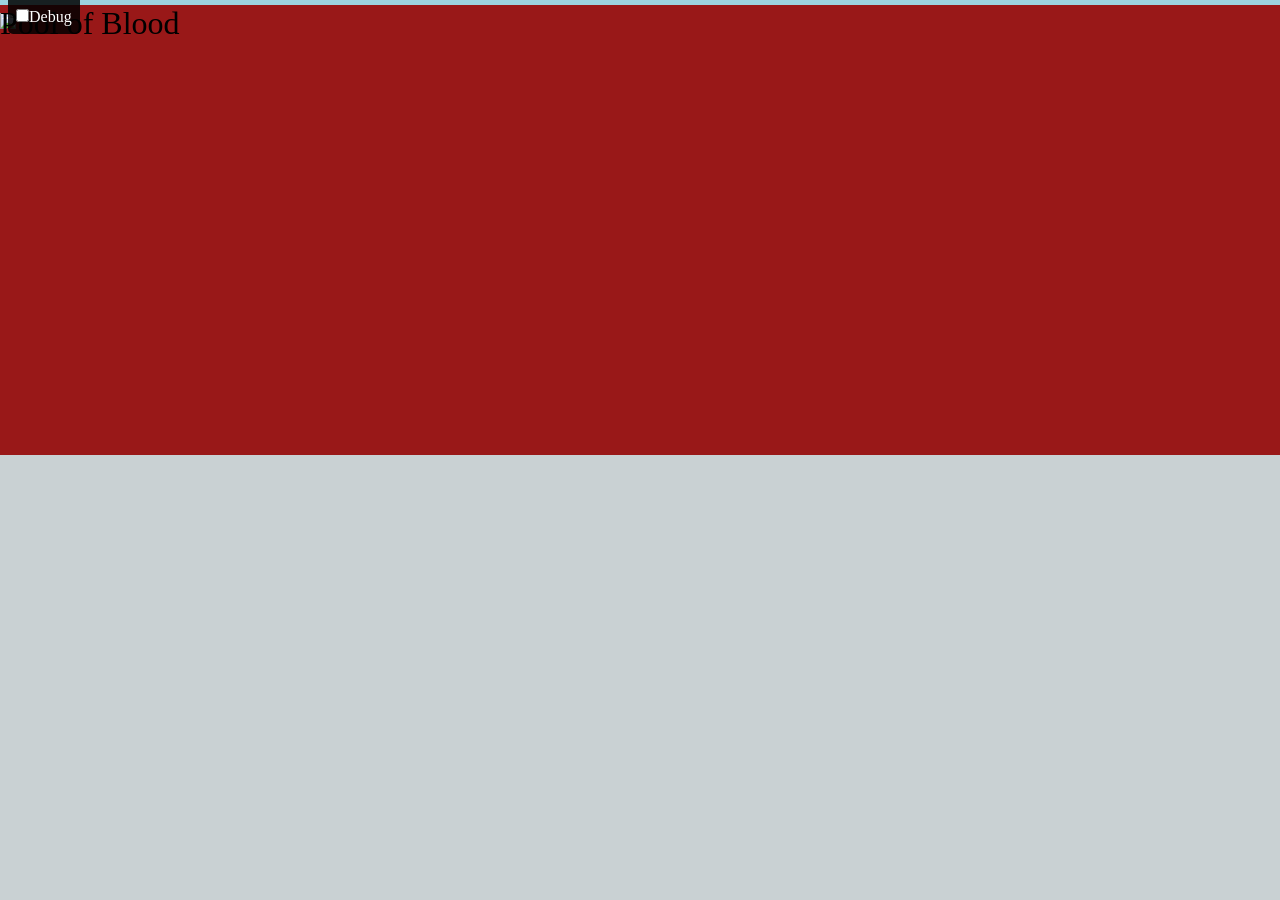
==== index.html @ 14741830 "newspaper" ====
<!DOCTYPE html>
<html>
  <head>
    <meta charset="utf-8">
    <meta name="viewport" content="width=device-width">
    <title>The Periodical</title>
    <link href='http://fonts.googleapis.com/css?family=Bitter:400,700|Francois+One|Squada+One|Oswald:400,700|Passion+One|Bevan' rel='stylesheet' type='text/css'>
    <link rel ="stylesheet" type "text/css" href="css/parallax.css">
    <link rel ="stylesheet" type "text/css" href="css/style.css">
    <link rel="stylesheet" type="text/css" href="css/raindrops.css">
    <script src="https://ajax.googleapis.com/ajax/libs/jquery/1.11.3/jquery.min.js"></script>
    <script src="https://cdnjs.cloudflare.com/ajax/libs/d3/3.5.5/d3.min.js"></script>
    <script src="js/scripts.js"></script>
  </head>

  <body>
    <div class="debug">
      <label><input type="checkbox">Debug</label>
    </div>
    
    <div class="parallax">
      <!--empty tag for proper formatting-->

      <div class="group2 parallax__group">
        <div class="parallax__layer parallax__layer--base">
          <div class="all-pages"></div>
        </div>
       <div id="page1" class="parallax__layer parallax__layer--back">
          <div class="all-pages" id="explanation">
              <img class="newspaper" width="800" height="800" src="img/newspaper.png"/>
          </div>
          <div id='weather-box'>
            <div id='the-rain'>
              <div class='rain-cloud'>
                <div class='rain-stream'>
                  <div class='rain-drop'></div>
                  <div class='rain-drop'></div>
                  <div class='rain-drop'></div>
                  <div class='rain-drop'></div>
                  <div class='rain-drop'></div>
                  <div class='rain-drop'></div>
                  <div class='rain-drop'></div>
                  <div class='rain-drop'></div>
                  <div class='rain-drop'></div>
                  <div class='rain-drop'></div>
                  <div class='rain-drop'></div>
                  <div class='rain-drop'></div>
                  <div class='rain-drop'></div>
                  <div class='rain-drop'></div>
                  <div class='rain-drop'></div>
                  <div class='rain-drop'></div>
                  <div class='rain-drop'></div>
                  <div class='rain-drop'></div>
                  <div class='rain-drop'></div>
                  <div class='rain-drop'></div>
                </div>
                <div class='rain-stream'>
                  <div class='rain-drop'></div>
                  <div class='rain-drop'></div>
                  <div class='rain-drop'></div>
                  <div class='rain-drop'></div>
                  <div class='rain-drop'></div>
                  <div class='rain-drop'></div>
                  <div class='rain-drop'></div>
                  <div class='rain-drop'></div>
                  <div class='rain-drop'></div>
                  <div class='rain-drop'></div>
                  <div class='rain-drop'></div>
                  <div class='rain-drop'></div>
                  <div class='rain-drop'></div>
                  <div class='rain-drop'></div>
                  <div class='rain-drop'></div>
                  <div class='rain-drop'></div>
                  <div class='rain-drop'></div>
                  <div class='rain-drop'></div>
                  <div class='rain-drop'></div>
                  <div class='rain-drop'></div>
                </div>
                <div class='rain-stream'>
                  <div class='rain-drop'></div>
                  <div class='rain-drop'></div>
                  <div class='rain-drop'></div>
                  <div class='rain-drop'></div>
                  <div class='rain-drop'></div>
                  <div class='rain-drop'></div>
                  <div class='rain-drop'></div>
                  <div class='rain-drop'></div>
                  <div class='rain-drop'></div>
                  <div class='rain-drop'></div>
                  <div class='rain-drop'></div>
                  <div class='rain-drop'></div>
                  <div class='rain-drop'></div>
                  <div class='rain-drop'></div>
                  <div class='rain-drop'></div>
                  <div class='rain-drop'></div>
                  <div class='rain-drop'></div>
                  <div class='rain-drop'></div>
                  <div class='rain-drop'></div>
                  <div class='rain-drop'></div>
                </div>
                <div class='rain-stream'>
                  <div class='rain-drop'></div>
                  <div class='rain-drop'></div>
                  <div class='rain-drop'></div>
                  <div class='rain-drop'></div>
                  <div class='rain-drop'></div>
                  <div class='rain-drop'></div>
                  <div class='rain-drop'></div>
                  <div class='rain-drop'></div>
                  <div class='rain-drop'></div>
                  <div class='rain-drop'></div>
                  <div class='rain-drop'></div>
                  <div class='rain-drop'></div>
                  <div class='rain-drop'></div>
                  <div class='rain-drop'></div>
                  <div class='rain-drop'></div>
                  <div class='rain-drop'></div>
                  <div class='rain-drop'></div>
                  <div class='rain-drop'></div>
                  <div class='rain-drop'></div>
                  <div class='rain-drop'></div>
                </div>
                <div class='rain-stream'>
                  <div class='rain-drop'></div>
                  <div class='rain-drop'></div>
                  <div class='rain-drop'></div>
                  <div class='rain-drop'></div>
                  <div class='rain-drop'></div>
                  <div class='rain-drop'></div>
                  <div class='rain-drop'></div>
                  <div class='rain-drop'></div>
                  <div class='rain-drop'></div>
                  <div class='rain-drop'></div>
                  <div class='rain-drop'></div>
                  <div class='rain-drop'></div>
                  <div class='rain-drop'></div>
                  <div class='rain-drop'></div>
                  <div class='rain-drop'></div>
                  <div class='rain-drop'></div>
                  <div class='rain-drop'></div>
                  <div class='rain-drop'></div>
                  <div class='rain-drop'></div>
                  <div class='rain-drop'></div>
                </div>

                <div class='rain-stream'>
                  <div class='rain-drop'></div>
                  <div class='rain-drop'></div>
                  <div class='rain-drop'></div>
                  <div class='rain-drop'></div>
                  <div class='rain-drop'></div>
                  <div class='rain-drop'></div>
                  <div class='rain-drop'></div>
                  <div class='rain-drop'></div>
                  <div class='rain-drop'></div>
                  <div class='rain-drop'></div>
                  <div class='rain-drop'></div>
                  <div class='rain-drop'></div>
                  <div class='rain-drop'></div>
                  <div class='rain-drop'></div>
                  <div class='rain-drop'></div>
                  <div class='rain-drop'></div>
                  <div class='rain-drop'></div>
                  <div class='rain-drop'></div>
                  <div class='rain-drop'></div>
                  <div class='rain-drop'></div>
                </div>
                <div class='rain-stream'>
                  <div class='rain-drop'></div>
                  <div class='rain-drop'></div>
                  <div class='rain-drop'></div>
                  <div class='rain-drop'></div>
                  <div class='rain-drop'></div>
                  <div class='rain-drop'></div>
                  <div class='rain-drop'></div>
                  <div class='rain-drop'></div>
                  <div class='rain-drop'></div>
                  <div class='rain-drop'></div>
                  <div class='rain-drop'></div>
                  <div class='rain-drop'></div>
                  <div class='rain-drop'></div>
                  <div class='rain-drop'></div>
                  <div class='rain-drop'></div>
                  <div class='rain-drop'></div>
                  <div class='rain-drop'></div>
                  <div class='rain-drop'></div>
                  <div class='rain-drop'></div>
                  <div class='rain-drop'></div>
                </div>
                <div class='rain-stream'>
                  <div class='rain-drop'></div>
                  <div class='rain-drop'></div>
                  <div class='rain-drop'></div>
                  <div class='rain-drop'></div>
                  <div class='rain-drop'></div>
                  <div class='rain-drop'></div>
                  <div class='rain-drop'></div>
                  <div class='rain-drop'></div>
                  <div class='rain-drop'></div>
                  <div class='rain-drop'></div>
                  <div class='rain-drop'></div>
                  <div class='rain-drop'></div>
                  <div class='rain-drop'></div>
                  <div class='rain-drop'></div>
                  <div class='rain-drop'></div>
                  <div class='rain-drop'></div>
                  <div class='rain-drop'></div>
                  <div class='rain-drop'></div>
                  <div class='rain-drop'></div>
                  <div class='rain-drop'></div>
                </div>
                <div class='rain-stream'>
                  <div class='rain-drop'></div>
                  <div class='rain-drop'></div>
                  <div class='rain-drop'></div>
                  <div class='rain-drop'></div>
                  <div class='rain-drop'></div>
                  <div class='rain-drop'></div>
                  <div class='rain-drop'></div>
                  <div class='rain-drop'></div>
                  <div class='rain-drop'></div>
                  <div class='rain-drop'></div>
                  <div class='rain-drop'></div>
                  <div class='rain-drop'></div>
                  <div class='rain-drop'></div>
                  <div class='rain-drop'></div>
                  <div class='rain-drop'></div>
                  <div class='rain-drop'></div>
                  <div class='rain-drop'></div>
                  <div class='rain-drop'></div>
                  <div class='rain-drop'></div>
                  <div class='rain-drop'></div>
                </div>
                <div class='rain-stream'>
                  <div class='rain-drop'></div>
                  <div class='rain-drop'></div>
                  <div class='rain-drop'></div>
                  <div class='rain-drop'></div>
                  <div class='rain-drop'></div>
                  <div class='rain-drop'></div>
                  <div class='rain-drop'></div>
                  <div class='rain-drop'></div>
                  <div class='rain-drop'></div>
                  <div class='rain-drop'></div>
                  <div class='rain-drop'></div>
                  <div class='rain-drop'></div>
                  <div class='rain-drop'></div>
                  <div class='rain-drop'></div>
                  <div class='rain-drop'></div>
                  <div class='rain-drop'></div>
                  <div class='rain-drop'></div>
                  <div class='rain-drop'></div>
                  <div class='rain-drop'></div>
                  <div class='rain-drop'></div>
                </div>
                <div class='rain-stream'>
                  <div class='rain-drop'></div>
                  <div class='rain-drop'></div>
                  <div class='rain-drop'></div>
                  <div class='rain-drop'></div>
                  <div class='rain-drop'></div>
                  <div class='rain-drop'></div>
                  <div class='rain-drop'></div>
                  <div class='rain-drop'></div>
                  <div class='rain-drop'></div>
                  <div class='rain-drop'></div>
                  <div class='rain-drop'></div>
                  <div class='rain-drop'></div>
                  <div class='rain-drop'></div>
                  <div class='rain-drop'></div>
                  <div class='rain-drop'></div>
                  <div class='rain-drop'></div>
                  <div class='rain-drop'></div>
                  <div class='rain-drop'></div>
                  <div class='rain-drop'></div>
                  <div class='rain-drop'></div>
                </div>
                <div class='rain-stream'>
                  <div class='rain-drop'></div>
                  <div class='rain-drop'></div>
                  <div class='rain-drop'></div>
                  <div class='rain-drop'></div>
                  <div class='rain-drop'></div>
                  <div class='rain-drop'></div>
                  <div class='rain-drop'></div>
                  <div class='rain-drop'></div>
                  <div class='rain-drop'></div>
                  <div class='rain-drop'></div>
                  <div class='rain-drop'></div>
                  <div class='rain-drop'></div>
                  <div class='rain-drop'></div>
                  <div class='rain-drop'></div>
                  <div class='rain-drop'></div>
                  <div class='rain-drop'></div>
                  <div class='rain-drop'></div>
                  <div class='rain-drop'></div>
                  <div class='rain-drop'></div>
                  <div class='rain-drop'></div>
                </div>
                <div class='rain-stream'>
                  <div class='rain-drop'></div>
                  <div class='rain-drop'></div>
                  <div class='rain-drop'></div>
                  <div class='rain-drop'></div>
                  <div class='rain-drop'></div>
                  <div class='rain-drop'></div>
                  <div class='rain-drop'></div>
                  <div class='rain-drop'></div>
                  <div class='rain-drop'></div>
                  <div class='rain-drop'></div>
                  <div class='rain-drop'></div>
                  <div class='rain-drop'></div>
                  <div class='rain-drop'></div>
                  <div class='rain-drop'></div>
                  <div class='rain-drop'></div>
                  <div class='rain-drop'></div>
                  <div class='rain-drop'></div>
                  <div class='rain-drop'></div>
                  <div class='rain-drop'></div>
                  <div class='rain-drop'></div>
                </div>
                <div class='rain-stream'>
                  <div class='rain-drop'></div>
                  <div class='rain-drop'></div>
                  <div class='rain-drop'></div>
                  <div class='rain-drop'></div>
                  <div class='rain-drop'></div>
                  <div class='rain-drop'></div>
                  <div class='rain-drop'></div>
                  <div class='rain-drop'></div>
                  <div class='rain-drop'></div>
                  <div class='rain-drop'></div>
                  <div class='rain-drop'></div>
                  <div class='rain-drop'></div>
                  <div class='rain-drop'></div>
                  <div class='rain-drop'></div>
                  <div class='rain-drop'></div>
                  <div class='rain-drop'></div>
                  <div class='rain-drop'></div>
                  <div class='rain-drop'></div>
                  <div class='rain-drop'></div>
                  <div class='rain-drop'></div>
                </div>
                <div class='rain-stream'>
                  <div class='rain-drop'></div>
                  <div class='rain-drop'></div>
                  <div class='rain-drop'></div>
                  <div class='rain-drop'></div>
                  <div class='rain-drop'></div>
                  <div class='rain-drop'></div>
                  <div class='rain-drop'></div>
                  <div class='rain-drop'></div>
                  <div class='rain-drop'></div>
                  <div class='rain-drop'></div>
                  <div class='rain-drop'></div>
                  <div class='rain-drop'></div>
                  <div class='rain-drop'></div>
                  <div class='rain-drop'></div>
                  <div class='rain-drop'></div>
                  <div class='rain-drop'></div>
                  <div class='rain-drop'></div>
                  <div class='rain-drop'></div>
                  <div class='rain-drop'></div>
                  <div class='rain-drop'></div>
                </div>
                <div class='rain-stream'>
                  <div class='rain-drop'></div>
                  <div class='rain-drop'></div>
                  <div class='rain-drop'></div>
                  <div class='rain-drop'></div>
                  <div class='rain-drop'></div>
                  <div class='rain-drop'></div>
                  <div class='rain-drop'></div>
                  <div class='rain-drop'></div>
                  <div class='rain-drop'></div>
                  <div class='rain-drop'></div>
                  <div class='rain-drop'></div>
                  <div class='rain-drop'></div>
                  <div class='rain-drop'></div>
                  <div class='rain-drop'></div>
                  <div class='rain-drop'></div>
                  <div class='rain-drop'></div>
                  <div class='rain-drop'></div>
                  <div class='rain-drop'></div>
                  <div class='rain-drop'></div>
                  <div class='rain-drop'></div>
                </div>
                <div class='rain-stream'>
                  <div class='rain-drop'></div>
                  <div class='rain-drop'></div>
                  <div class='rain-drop'></div>
                  <div class='rain-drop'></div>
                  <div class='rain-drop'></div>
                  <div class='rain-drop'></div>
                  <div class='rain-drop'></div>
                  <div class='rain-drop'></div>
                  <div class='rain-drop'></div>
                  <div class='rain-drop'></div>
                  <div class='rain-drop'></div>
                  <div class='rain-drop'></div>
                  <div class='rain-drop'></div>
                  <div class='rain-drop'></div>
                  <div class='rain-drop'></div>
                  <div class='rain-drop'></div>
                  <div class='rain-drop'></div>
                  <div class='rain-drop'></div>
                  <div class='rain-drop'></div>
                  <div class='rain-drop'></div>
                </div>
                <div class='rain-stream'>
                  <div class='rain-drop'></div>
                  <div class='rain-drop'></div>
                  <div class='rain-drop'></div>
                  <div class='rain-drop'></div>
                  <div class='rain-drop'></div>
                  <div class='rain-drop'></div>
                  <div class='rain-drop'></div>
                  <div class='rain-drop'></div>
                  <div class='rain-drop'></div>
                  <div class='rain-drop'></div>
                  <div class='rain-drop'></div>
                  <div class='rain-drop'></div>
                  <div class='rain-drop'></div>
                  <div class='rain-drop'></div>
                  <div class='rain-drop'></div>
                  <div class='rain-drop'></div>
                  <div class='rain-drop'></div>
                  <div class='rain-drop'></div>
                  <div class='rain-drop'></div>
                  <div class='rain-drop'></div>
                </div>
                <div class='rain-stream'>
                  <div class='rain-drop'></div>
                  <div class='rain-drop'></div>
                  <div class='rain-drop'></div>
                  <div class='rain-drop'></div>
                  <div class='rain-drop'></div>
                  <div class='rain-drop'></div>
                  <div class='rain-drop'></div>
                  <div class='rain-drop'></div>
                  <div class='rain-drop'></div>
                  <div class='rain-drop'></div>
                  <div class='rain-drop'></div>
                  <div class='rain-drop'></div>
                  <div class='rain-drop'></div>
                  <div class='rain-drop'></div>
                  <div class='rain-drop'></div>
                  <div class='rain-drop'></div>
                  <div class='rain-drop'></div>
                  <div class='rain-drop'></div>
                  <div class='rain-drop'></div>
                  <div class='rain-drop'></div>
                </div>
                <div class='rain-stream'>
                  <div class='rain-drop'></div>
                  <div class='rain-drop'></div>
                  <div class='rain-drop'></div>
                  <div class='rain-drop'></div>
                  <div class='rain-drop'></div>
                  <div class='rain-drop'></div>
                  <div class='rain-drop'></div>
                  <div class='rain-drop'></div>
                  <div class='rain-drop'></div>
                  <div class='rain-drop'></div>
                  <div class='rain-drop'></div>
                  <div class='rain-drop'></div>
                  <div class='rain-drop'></div>
                  <div class='rain-drop'></div>
                  <div class='rain-drop'></div>
                  <div class='rain-drop'></div>
                  <div class='rain-drop'></div>
                  <div class='rain-drop'></div>
                  <div class='rain-drop'></div>
                  <div class='rain-drop'></div>
                </div>
                <div class='rain-stream'>
                  <div class='rain-drop'></div>
                  <div class='rain-drop'></div>
                  <div class='rain-drop'></div>
                  <div class='rain-drop'></div>
                  <div class='rain-drop'></div>
                  <div class='rain-drop'></div>
                  <div class='rain-drop'></div>
                  <div class='rain-drop'></div>
                  <div class='rain-drop'></div>
                  <div class='rain-drop'></div>
                  <div class='rain-drop'></div>
                  <div class='rain-drop'></div>
                  <div class='rain-drop'></div>
                  <div class='rain-drop'></div>
                  <div class='rain-drop'></div>
                  <div class='rain-drop'></div>
                  <div class='rain-drop'></div>
                  <div class='rain-drop'></div>
                  <div class='rain-drop'></div>
                  <div class='rain-drop'></div>
                </div>
                <div class='rain-stream'>
                  <div class='rain-drop'></div>
                  <div class='rain-drop'></div>
                  <div class='rain-drop'></div>
                  <div class='rain-drop'></div>
                  <div class='rain-drop'></div>
                  <div class='rain-drop'></div>
                  <div class='rain-drop'></div>
                  <div class='rain-drop'></div>
                  <div class='rain-drop'></div>
                  <div class='rain-drop'></div>
                  <div class='rain-drop'></div>
                  <div class='rain-drop'></div>
                  <div class='rain-drop'></div>
                  <div class='rain-drop'></div>
                  <div class='rain-drop'></div>
                  <div class='rain-drop'></div>
                  <div class='rain-drop'></div>
                  <div class='rain-drop'></div>
                  <div class='rain-drop'></div>
                  <div class='rain-drop'></div>
                </div>
                <div class='rain-stream'>
                  <div class='rain-drop'></div>
                  <div class='rain-drop'></div>
                  <div class='rain-drop'></div>
                  <div class='rain-drop'></div>
                  <div class='rain-drop'></div>
                  <div class='rain-drop'></div>
                  <div class='rain-drop'></div>
                  <div class='rain-drop'></div>
                  <div class='rain-drop'></div>
                  <div class='rain-drop'></div>
                  <div class='rain-drop'></div>
                  <div class='rain-drop'></div>
                  <div class='rain-drop'></div>
                  <div class='rain-drop'></div>
                  <div class='rain-drop'></div>
                  <div class='rain-drop'></div>
                  <div class='rain-drop'></div>
                  <div class='rain-drop'></div>
                  <div class='rain-drop'></div>
                  <div class='rain-drop'></div>
                </div>
                <div class='rain-stream'>
                  <div class='rain-drop'></div>
                  <div class='rain-drop'></div>
                  <div class='rain-drop'></div>
                  <div class='rain-drop'></div>
                  <div class='rain-drop'></div>
                  <div class='rain-drop'></div>
                  <div class='rain-drop'></div>
                  <div class='rain-drop'></div>
                  <div class='rain-drop'></div>
                  <div class='rain-drop'></div>
                  <div class='rain-drop'></div>
                  <div class='rain-drop'></div>
                  <div class='rain-drop'></div>
                  <div class='rain-drop'></div>
                  <div class='rain-drop'></div>
                  <div class='rain-drop'></div>
                  <div class='rain-drop'></div>
                  <div class='rain-drop'></div>
                  <div class='rain-drop'></div>
                  <div class='rain-drop'></div>
                </div>
                <div class='rain-stream'>
                  <div class='rain-drop'></div>
                  <div class='rain-drop'></div>
                  <div class='rain-drop'></div>
                  <div class='rain-drop'></div>
                  <div class='rain-drop'></div>
                  <div class='rain-drop'></div>
                  <div class='rain-drop'></div>
                  <div class='rain-drop'></div>
                  <div class='rain-drop'></div>
                  <div class='rain-drop'></div>
                  <div class='rain-drop'></div>
                  <div class='rain-drop'></div>
                  <div class='rain-drop'></div>
                  <div class='rain-drop'></div>
                  <div class='rain-drop'></div>
                  <div class='rain-drop'></div>
                  <div class='rain-drop'></div>
                  <div class='rain-drop'></div>
                  <div class='rain-drop'></div>
                  <div class='rain-drop'></div>
                </div>
                <div class='rain-stream'>
                  <div class='rain-drop'></div>
                  <div class='rain-drop'></div>
                  <div class='rain-drop'></div>
                  <div class='rain-drop'></div>
                  <div class='rain-drop'></div>
                  <div class='rain-drop'></div>
                  <div class='rain-drop'></div>
                  <div class='rain-drop'></div>
                  <div class='rain-drop'></div>
                  <div class='rain-drop'></div>
                  <div class='rain-drop'></div>
                  <div class='rain-drop'></div>
                  <div class='rain-drop'></div>
                  <div class='rain-drop'></div>
                  <div class='rain-drop'></div>
                  <div class='rain-drop'></div>
                  <div class='rain-drop'></div>
                  <div class='rain-drop'></div>
                  <div class='rain-drop'></div>
                  <div class='rain-drop'></div>
                </div>
                <div class='rain-stream'>
                  <div class='rain-drop'></div>
                  <div class='rain-drop'></div>
                  <div class='rain-drop'></div>
                  <div class='rain-drop'></div>
                  <div class='rain-drop'></div>
                  <div class='rain-drop'></div>
                  <div class='rain-drop'></div>
                  <div class='rain-drop'></div>
                  <div class='rain-drop'></div>
                  <div class='rain-drop'></div>
                  <div class='rain-drop'></div>
                  <div class='rain-drop'></div>
                  <div class='rain-drop'></div>
                  <div class='rain-drop'></div>
                  <div class='rain-drop'></div>
                  <div class='rain-drop'></div>
                  <div class='rain-drop'></div>
                  <div class='rain-drop'></div>
                  <div class='rain-drop'></div>
                  <div class='rain-drop'></div>
                </div>
                <div class='rain-stream'>
                  <div class='rain-drop'></div>
                  <div class='rain-drop'></div>
                  <div class='rain-drop'></div>
                  <div class='rain-drop'></div>
                  <div class='rain-drop'></div>
                  <div class='rain-drop'></div>
                  <div class='rain-drop'></div>
                  <div class='rain-drop'></div>
                  <div class='rain-drop'></div>
                  <div class='rain-drop'></div>
                  <div class='rain-drop'></div>
                  <div class='rain-drop'></div>
                  <div class='rain-drop'></div>
                  <div class='rain-drop'></div>
                  <div class='rain-drop'></div>
                  <div class='rain-drop'></div>
                  <div class='rain-drop'></div>
                  <div class='rain-drop'></div>
                  <div class='rain-drop'></div>
                  <div class='rain-drop'></div>
                </div>
                <div class='rain-stream'>
                  <div class='rain-drop'></div>
                  <div class='rain-drop'></div>
                  <div class='rain-drop'></div>
                  <div class='rain-drop'></div>
                  <div class='rain-drop'></div>
                  <div class='rain-drop'></div>
                  <div class='rain-drop'></div>
                  <div class='rain-drop'></div>
                  <div class='rain-drop'></div>
                  <div class='rain-drop'></div>
                  <div class='rain-drop'></div>
                  <div class='rain-drop'></div>
                  <div class='rain-drop'></div>
                  <div class='rain-drop'></div>
                  <div class='rain-drop'></div>
                  <div class='rain-drop'></div>
                  <div class='rain-drop'></div>
                  <div class='rain-drop'></div>
                  <div class='rain-drop'></div>
                  <div class='rain-drop'></div>
                </div>
                <div class='rain-stream'>
                  <div class='rain-drop'></div>
                  <div class='rain-drop'></div>
                  <div class='rain-drop'></div>
                  <div class='rain-drop'></div>
                  <div class='rain-drop'></div>
                  <div class='rain-drop'></div>
                  <div class='rain-drop'></div>
                  <div class='rain-drop'></div>
                  <div class='rain-drop'></div>
                  <div class='rain-drop'></div>
                  <div class='rain-drop'></div>
                  <div class='rain-drop'></div>
                  <div class='rain-drop'></div>
                  <div class='rain-drop'></div>
                  <div class='rain-drop'></div>
                  <div class='rain-drop'></div>
                  <div class='rain-drop'></div>
                  <div class='rain-drop'></div>
                  <div class='rain-drop'></div>
                  <div class='rain-drop'></div>
                </div>
              </div>
              <div class='rain-cloud'>
                <div class='rain-stream'>
                  <div class='rain-drop'></div>
                  <div class='rain-drop'></div>
                  <div class='rain-drop'></div>
                  <div class='rain-drop'></div>
                  <div class='rain-drop'></div>
                  <div class='rain-drop'></div>
                  <div class='rain-drop'></div>
                  <div class='rain-drop'></div>
                  <div class='rain-drop'></div>
                  <div class='rain-drop'></div>
                  <div class='rain-drop'></div>
                  <div class='rain-drop'></div>
                  <div class='rain-drop'></div>
                  <div class='rain-drop'></div>
                  <div class='rain-drop'></div>
                  <div class='rain-drop'></div>
                  <div class='rain-drop'></div>
                  <div class='rain-drop'></div>
                  <div class='rain-drop'></div>
                  <div class='rain-drop'></div>
                </div>
                <div class='rain-stream'>
                  <div class='rain-drop'></div>
                  <div class='rain-drop'></div>
                  <div class='rain-drop'></div>
                  <div class='rain-drop'></div>
                  <div class='rain-drop'></div>
                  <div class='rain-drop'></div>
                  <div class='rain-drop'></div>
                  <div class='rain-drop'></div>
                  <div class='rain-drop'></div>
                  <div class='rain-drop'></div>
                  <div class='rain-drop'></div>
                  <div class='rain-drop'></div>
                  <div class='rain-drop'></div>
                  <div class='rain-drop'></div>
                  <div class='rain-drop'></div>
                  <div class='rain-drop'></div>
                  <div class='rain-drop'></div>
                  <div class='rain-drop'></div>
                  <div class='rain-drop'></div>
                  <div class='rain-drop'></div>
                </div>
                <div class='rain-stream'>
                  <div class='rain-drop'></div>
                  <div class='rain-drop'></div>
                  <div class='rain-drop'></div>
                  <div class='rain-drop'></div>
                  <div class='rain-drop'></div>
                  <div class='rain-drop'></div>
                  <div class='rain-drop'></div>
                  <div class='rain-drop'></div>
                  <div class='rain-drop'></div>
                  <div class='rain-drop'></div>
                  <div class='rain-drop'></div>
                  <div class='rain-drop'></div>
                  <div class='rain-drop'></div>
                  <div class='rain-drop'></div>
                  <div class='rain-drop'></div>
                  <div class='rain-drop'></div>
                  <div class='rain-drop'></div>
                  <div class='rain-drop'></div>
                  <div class='rain-drop'></div>
                  <div class='rain-drop'></div>
                </div>
                <div class='rain-stream'>
                  <div class='rain-drop'></div>
                  <div class='rain-drop'></div>
                  <div class='rain-drop'></div>
                  <div class='rain-drop'></div>
                  <div class='rain-drop'></div>
                  <div class='rain-drop'></div>
                  <div class='rain-drop'></div>
                  <div class='rain-drop'></div>
                  <div class='rain-drop'></div>
                  <div class='rain-drop'></div>
                  <div class='rain-drop'></div>
                  <div class='rain-drop'></div>
                  <div class='rain-drop'></div>
                  <div class='rain-drop'></div>
                  <div class='rain-drop'></div>
                  <div class='rain-drop'></div>
                  <div class='rain-drop'></div>
                  <div class='rain-drop'></div>
                  <div class='rain-drop'></div>
                  <div class='rain-drop'></div>
                </div>
                <div class='rain-stream'>
                  <div class='rain-drop'></div>
                  <div class='rain-drop'></div>
                  <div class='rain-drop'></div>
                  <div class='rain-drop'></div>
                  <div class='rain-drop'></div>
                  <div class='rain-drop'></div>
                  <div class='rain-drop'></div>
                  <div class='rain-drop'></div>
                  <div class='rain-drop'></div>
                  <div class='rain-drop'></div>
                  <div class='rain-drop'></div>
                  <div class='rain-drop'></div>
                  <div class='rain-drop'></div>
                  <div class='rain-drop'></div>
                  <div class='rain-drop'></div>
                  <div class='rain-drop'></div>
                  <div class='rain-drop'></div>
                  <div class='rain-drop'></div>
                  <div class='rain-drop'></div>
                  <div class='rain-drop'></div>
                </div>
                <div class='rain-stream'>
                  <div class='rain-drop'></div>
                  <div class='rain-drop'></div>
                  <div class='rain-drop'></div>
                  <div class='rain-drop'></div>
                  <div class='rain-drop'></div>
                  <div class='rain-drop'></div>
                  <div class='rain-drop'></div>
                  <div class='rain-drop'></div>
                  <div class='rain-drop'></div>
                  <div class='rain-drop'></div>
                  <div class='rain-drop'></div>
                  <div class='rain-drop'></div>
                  <div class='rain-drop'></div>
                  <div class='rain-drop'></div>
                  <div class='rain-drop'></div>
                  <div class='rain-drop'></div>
                  <div class='rain-drop'></div>
                  <div class='rain-drop'></div>
                  <div class='rain-drop'></div>
                  <div class='rain-drop'></div>
                </div>
                <div class='rain-stream'>
                  <div class='rain-drop'></div>
                  <div class='rain-drop'></div>
                  <div class='rain-drop'></div>
                  <div class='rain-drop'></div>
                  <div class='rain-drop'></div>
                  <div class='rain-drop'></div>
                  <div class='rain-drop'></div>
                  <div class='rain-drop'></div>
                  <div class='rain-drop'></div>
                  <div class='rain-drop'></div>
                  <div class='rain-drop'></div>
                  <div class='rain-drop'></div>
                  <div class='rain-drop'></div>
                  <div class='rain-drop'></div>
                  <div class='rain-drop'></div>
                  <div class='rain-drop'></div>
                  <div class='rain-drop'></div>
                  <div class='rain-drop'></div>
                  <div class='rain-drop'></div>
                  <div class='rain-drop'></div>
                </div>
                <div class='rain-stream'>
                  <div class='rain-drop'></div>
                  <div class='rain-drop'></div>
                  <div class='rain-drop'></div>
                  <div class='rain-drop'></div>
                  <div class='rain-drop'></div>
                  <div class='rain-drop'></div>
                  <div class='rain-drop'></div>
                  <div class='rain-drop'></div>
                  <div class='rain-drop'></div>
                  <div class='rain-drop'></div>
                  <div class='rain-drop'></div>
                  <div class='rain-drop'></div>
                  <div class='rain-drop'></div>
                  <div class='rain-drop'></div>
                  <div class='rain-drop'></div>
                  <div class='rain-drop'></div>
                  <div class='rain-drop'></div>
                  <div class='rain-drop'></div>
                  <div class='rain-drop'></div>
                  <div class='rain-drop'></div>
                </div>
                <div class='rain-stream'>
                  <div class='rain-drop'></div>
                  <div class='rain-drop'></div>
                  <div class='rain-drop'></div>
                  <div class='rain-drop'></div>
                  <div class='rain-drop'></div>
                  <div class='rain-drop'></div>
                  <div class='rain-drop'></div>
                  <div class='rain-drop'></div>
                  <div class='rain-drop'></div>
                  <div class='rain-drop'></div>
                  <div class='rain-drop'></div>
                  <div class='rain-drop'></div>
                  <div class='rain-drop'></div>
                  <div class='rain-drop'></div>
                  <div class='rain-drop'></div>
                  <div class='rain-drop'></div>
                  <div class='rain-drop'></div>
                  <div class='rain-drop'></div>
                  <div class='rain-drop'></div>
                  <div class='rain-drop'></div>
                </div>
                <div class='rain-stream'>
                  <div class='rain-drop'></div>
                  <div class='rain-drop'></div>
                  <div class='rain-drop'></div>
                  <div class='rain-drop'></div>
                  <div class='rain-drop'></div>
                  <div class='rain-drop'></div>
                  <div class='rain-drop'></div>
                  <div class='rain-drop'></div>
                  <div class='rain-drop'></div>
                  <div class='rain-drop'></div>
                  <div class='rain-drop'></div>
                  <div class='rain-drop'></div>
                  <div class='rain-drop'></div>
                  <div class='rain-drop'></div>
                  <div class='rain-drop'></div>
                  <div class='rain-drop'></div>
                  <div class='rain-drop'></div>
                  <div class='rain-drop'></div>
                  <div class='rain-drop'></div>
                  <div class='rain-drop'></div>
                </div>
                <div class='rain-stream'>
                  <div class='rain-drop'></div>
                  <div class='rain-drop'></div>
                  <div class='rain-drop'></div>
                  <div class='rain-drop'></div>
                  <div class='rain-drop'></div>
                  <div class='rain-drop'></div>
                  <div class='rain-drop'></div>
                  <div class='rain-drop'></div>
                  <div class='rain-drop'></div>
                  <div class='rain-drop'></div>
                  <div class='rain-drop'></div>
                  <div class='rain-drop'></div>
                  <div class='rain-drop'></div>
                  <div class='rain-drop'></div>
                  <div class='rain-drop'></div>
                  <div class='rain-drop'></div>
                  <div class='rain-drop'></div>
                  <div class='rain-drop'></div>
                  <div class='rain-drop'></div>
                  <div class='rain-drop'></div>
                </div>
                <div class='rain-stream'>
                  <div class='rain-drop'></div>
                  <div class='rain-drop'></div>
                  <div class='rain-drop'></div>
                  <div class='rain-drop'></div>
                  <div class='rain-drop'></div>
                  <div class='rain-drop'></div>
                  <div class='rain-drop'></div>
                  <div class='rain-drop'></div>
                  <div class='rain-drop'></div>
                  <div class='rain-drop'></div>
                  <div class='rain-drop'></div>
                  <div class='rain-drop'></div>
                  <div class='rain-drop'></div>
                  <div class='rain-drop'></div>
                  <div class='rain-drop'></div>
                  <div class='rain-drop'></div>
                  <div class='rain-drop'></div>
                  <div class='rain-drop'></div>
                  <div class='rain-drop'></div>
                  <div class='rain-drop'></div>
                </div>
                <div class='rain-stream'>
                  <div class='rain-drop'></div>
                  <div class='rain-drop'></div>
                  <div class='rain-drop'></div>
                  <div class='rain-drop'></div>
                  <div class='rain-drop'></div>
                  <div class='rain-drop'></div>
                  <div class='rain-drop'></div>
                  <div class='rain-drop'></div>
                  <div class='rain-drop'></div>
                  <div class='rain-drop'></div>
                  <div class='rain-drop'></div>
                  <div class='rain-drop'></div>
                  <div class='rain-drop'></div>
                  <div class='rain-drop'></div>
                  <div class='rain-drop'></div>
                  <div class='rain-drop'></div>
                  <div class='rain-drop'></div>
                  <div class='rain-drop'></div>
                  <div class='rain-drop'></div>
                  <div class='rain-drop'></div>
                </div>
                <div class='rain-stream'>
                  <div class='rain-drop'></div>
                  <div class='rain-drop'></div>
                  <div class='rain-drop'></div>
                  <div class='rain-drop'></div>
                  <div class='rain-drop'></div>
                  <div class='rain-drop'></div>
                  <div class='rain-drop'></div>
                  <div class='rain-drop'></div>
                  <div class='rain-drop'></div>
                  <div class='rain-drop'></div>
                  <div class='rain-drop'></div>
                  <div class='rain-drop'></div>
                  <div class='rain-drop'></div>
                  <div class='rain-drop'></div>
                  <div class='rain-drop'></div>
                  <div class='rain-drop'></div>
                  <div class='rain-drop'></div>
                  <div class='rain-drop'></div>
                  <div class='rain-drop'></div>
                  <div class='rain-drop'></div>
                </div>
                <div class='rain-stream'>
                  <div class='rain-drop'></div>
                  <div class='rain-drop'></div>
                  <div class='rain-drop'></div>
                  <div class='rain-drop'></div>
                  <div class='rain-drop'></div>
                  <div class='rain-drop'></div>
                  <div class='rain-drop'></div>
                  <div class='rain-drop'></div>
                  <div class='rain-drop'></div>
                  <div class='rain-drop'></div>
                  <div class='rain-drop'></div>
                  <div class='rain-drop'></div>
                  <div class='rain-drop'></div>
                  <div class='rain-drop'></div>
                  <div class='rain-drop'></div>
                  <div class='rain-drop'></div>
                  <div class='rain-drop'></div>
                  <div class='rain-drop'></div>
                  <div class='rain-drop'></div>
                  <div class='rain-drop'></div>
                </div>
                <div class='rain-stream'>
                  <div class='rain-drop'></div>
                  <div class='rain-drop'></div>
                  <div class='rain-drop'></div>
                  <div class='rain-drop'></div>
                  <div class='rain-drop'></div>
                  <div class='rain-drop'></div>
                  <div class='rain-drop'></div>
                  <div class='rain-drop'></div>
                  <div class='rain-drop'></div>
                  <div class='rain-drop'></div>
                  <div class='rain-drop'></div>
                  <div class='rain-drop'></div>
                  <div class='rain-drop'></div>
                  <div class='rain-drop'></div>
                  <div class='rain-drop'></div>
                  <div class='rain-drop'></div>
                  <div class='rain-drop'></div>
                  <div class='rain-drop'></div>
                  <div class='rain-drop'></div>
                  <div class='rain-drop'></div>
                </div>
                <div class='rain-stream'>
                  <div class='rain-drop'></div>
                  <div class='rain-drop'></div>
                  <div class='rain-drop'></div>
                  <div class='rain-drop'></div>
                  <div class='rain-drop'></div>
                  <div class='rain-drop'></div>
                  <div class='rain-drop'></div>
                  <div class='rain-drop'></div>
                  <div class='rain-drop'></div>
                  <div class='rain-drop'></div>
                  <div class='rain-drop'></div>
                  <div class='rain-drop'></div>
                  <div class='rain-drop'></div>
                  <div class='rain-drop'></div>
                  <div class='rain-drop'></div>
                  <div class='rain-drop'></div>
                  <div class='rain-drop'></div>
                  <div class='rain-drop'></div>
                  <div class='rain-drop'></div>
                  <div class='rain-drop'></div>
                </div>
                <div class='rain-stream'>
                  <div class='rain-drop'></div>
                  <div class='rain-drop'></div>
                  <div class='rain-drop'></div>
                  <div class='rain-drop'></div>
                  <div class='rain-drop'></div>
                  <div class='rain-drop'></div>
                  <div class='rain-drop'></div>
                  <div class='rain-drop'></div>
                  <div class='rain-drop'></div>
                  <div class='rain-drop'></div>
                  <div class='rain-drop'></div>
                  <div class='rain-drop'></div>
                  <div class='rain-drop'></div>
                  <div class='rain-drop'></div>
                  <div class='rain-drop'></div>
                  <div class='rain-drop'></div>
                  <div class='rain-drop'></div>
                  <div class='rain-drop'></div>
                  <div class='rain-drop'></div>
                  <div class='rain-drop'></div>
                </div>
                <div class='rain-stream'>
                  <div class='rain-drop'></div>
                  <div class='rain-drop'></div>
                  <div class='rain-drop'></div>
                  <div class='rain-drop'></div>
                  <div class='rain-drop'></div>
                  <div class='rain-drop'></div>
                  <div class='rain-drop'></div>
                  <div class='rain-drop'></div>
                  <div class='rain-drop'></div>
                  <div class='rain-drop'></div>
                  <div class='rain-drop'></div>
                  <div class='rain-drop'></div>
                  <div class='rain-drop'></div>
                  <div class='rain-drop'></div>
                  <div class='rain-drop'></div>
                  <div class='rain-drop'></div>
                  <div class='rain-drop'></div>
                  <div class='rain-drop'></div>
                  <div class='rain-drop'></div>
                  <div class='rain-drop'></div>
                </div>
                <div class='rain-stream'>
                  <div class='rain-drop'></div>
                  <div class='rain-drop'></div>
                  <div class='rain-drop'></div>
                  <div class='rain-drop'></div>
                  <div class='rain-drop'></div>
                  <div class='rain-drop'></div>
                  <div class='rain-drop'></div>
                  <div class='rain-drop'></div>
                  <div class='rain-drop'></div>
                  <div class='rain-drop'></div>
                  <div class='rain-drop'></div>
                  <div class='rain-drop'></div>
                  <div class='rain-drop'></div>
                  <div class='rain-drop'></div>
                  <div class='rain-drop'></div>
                  <div class='rain-drop'></div>
                  <div class='rain-drop'></div>
                  <div class='rain-drop'></div>
                  <div class='rain-drop'></div>
                  <div class='rain-drop'></div>
                </div>
                <div class='rain-stream'>
                  <div class='rain-drop'></div>
                  <div class='rain-drop'></div>
                  <div class='rain-drop'></div>
                  <div class='rain-drop'></div>
                  <div class='rain-drop'></div>
                  <div class='rain-drop'></div>
                  <div class='rain-drop'></div>
                  <div class='rain-drop'></div>
                  <div class='rain-drop'></div>
                  <div class='rain-drop'></div>
                  <div class='rain-drop'></div>
                  <div class='rain-drop'></div>
                  <div class='rain-drop'></div>
                  <div class='rain-drop'></div>
                  <div class='rain-drop'></div>
                  <div class='rain-drop'></div>
                  <div class='rain-drop'></div>
                  <div class='rain-drop'></div>
                  <div class='rain-drop'></div>
                  <div class='rain-drop'></div>
                </div>
                <div class='rain-stream'>
                  <div class='rain-drop'></div>
                  <div class='rain-drop'></div>
                  <div class='rain-drop'></div>
                  <div class='rain-drop'></div>
                  <div class='rain-drop'></div>
                  <div class='rain-drop'></div>
                  <div class='rain-drop'></div>
                  <div class='rain-drop'></div>
                  <div class='rain-drop'></div>
                  <div class='rain-drop'></div>
                  <div class='rain-drop'></div>
                  <div class='rain-drop'></div>
                  <div class='rain-drop'></div>
                  <div class='rain-drop'></div>
                  <div class='rain-drop'></div>
                  <div class='rain-drop'></div>
                  <div class='rain-drop'></div>
                  <div class='rain-drop'></div>
                  <div class='rain-drop'></div>
                  <div class='rain-drop'></div>
                </div>
                <div class='rain-stream'>
                  <div class='rain-drop'></div>
                  <div class='rain-drop'></div>
                  <div class='rain-drop'></div>
                  <div class='rain-drop'></div>
                  <div class='rain-drop'></div>
                  <div class='rain-drop'></div>
                  <div class='rain-drop'></div>
                  <div class='rain-drop'></div>
                  <div class='rain-drop'></div>
                  <div class='rain-drop'></div>
                  <div class='rain-drop'></div>
                  <div class='rain-drop'></div>
                  <div class='rain-drop'></div>
                  <div class='rain-drop'></div>
                  <div class='rain-drop'></div>
                  <div class='rain-drop'></div>
                  <div class='rain-drop'></div>
                  <div class='rain-drop'></div>
                  <div class='rain-drop'></div>
                  <div class='rain-drop'></div>
                </div>
                <div class='rain-stream'>
                  <div class='rain-drop'></div>
                  <div class='rain-drop'></div>
                  <div class='rain-drop'></div>
                  <div class='rain-drop'></div>
                  <div class='rain-drop'></div>
                  <div class='rain-drop'></div>
                  <div class='rain-drop'></div>
                  <div class='rain-drop'></div>
                  <div class='rain-drop'></div>
                  <div class='rain-drop'></div>
                  <div class='rain-drop'></div>
                  <div class='rain-drop'></div>
                  <div class='rain-drop'></div>
                  <div class='rain-drop'></div>
                  <div class='rain-drop'></div>
                  <div class='rain-drop'></div>
                  <div class='rain-drop'></div>
                  <div class='rain-drop'></div>
                  <div class='rain-drop'></div>
                  <div class='rain-drop'></div>
                </div>
                <div class='rain-stream'>
                  <div class='rain-drop'></div>
                  <div class='rain-drop'></div>
                  <div class='rain-drop'></div>
                  <div class='rain-drop'></div>
                  <div class='rain-drop'></div>
                  <div class='rain-drop'></div>
                  <div class='rain-drop'></div>
                  <div class='rain-drop'></div>
                  <div class='rain-drop'></div>
                  <div class='rain-drop'></div>
                  <div class='rain-drop'></div>
                  <div class='rain-drop'></div>
                  <div class='rain-drop'></div>
                  <div class='rain-drop'></div>
                  <div class='rain-drop'></div>
                  <div class='rain-drop'></div>
                  <div class='rain-drop'></div>
                  <div class='rain-drop'></div>
                  <div class='rain-drop'></div>
                  <div class='rain-drop'></div>
                </div>
                <div class='rain-stream'>
                  <div class='rain-drop'></div>
                  <div class='rain-drop'></div>
                  <div class='rain-drop'></div>
                  <div class='rain-drop'></div>
                  <div class='rain-drop'></div>
                  <div class='rain-drop'></div>
                  <div class='rain-drop'></div>
                  <div class='rain-drop'></div>
                  <div class='rain-drop'></div>
                  <div class='rain-drop'></div>
                  <div class='rain-drop'></div>
                  <div class='rain-drop'></div>
                  <div class='rain-drop'></div>
                  <div class='rain-drop'></div>
                  <div class='rain-drop'></div>
                  <div class='rain-drop'></div>
                  <div class='rain-drop'></div>
                  <div class='rain-drop'></div>
                  <div class='rain-drop'></div>
                  <div class='rain-drop'></div>
                </div>
                <div class='rain-stream'>
                  <div class='rain-drop'></div>
                  <div class='rain-drop'></div>
                  <div class='rain-drop'></div>
                  <div class='rain-drop'></div>
                  <div class='rain-drop'></div>
                  <div class='rain-drop'></div>
                  <div class='rain-drop'></div>
                  <div class='rain-drop'></div>
                  <div class='rain-drop'></div>
                  <div class='rain-drop'></div>
                  <div class='rain-drop'></div>
                  <div class='rain-drop'></div>
                  <div class='rain-drop'></div>
                  <div class='rain-drop'></div>
                  <div class='rain-drop'></div>
                  <div class='rain-drop'></div>
                  <div class='rain-drop'></div>
                  <div class='rain-drop'></div>
                  <div class='rain-drop'></div>
                  <div class='rain-drop'></div>
                </div>
                <div class='rain-stream'>
                  <div class='rain-drop'></div>
                  <div class='rain-drop'></div>
                  <div class='rain-drop'></div>
                  <div class='rain-drop'></div>
                  <div class='rain-drop'></div>
                  <div class='rain-drop'></div>
                  <div class='rain-drop'></div>
                  <div class='rain-drop'></div>
                  <div class='rain-drop'></div>
                  <div class='rain-drop'></div>
                  <div class='rain-drop'></div>
                  <div class='rain-drop'></div>
                  <div class='rain-drop'></div>
                  <div class='rain-drop'></div>
                  <div class='rain-drop'></div>
                  <div class='rain-drop'></div>
                  <div class='rain-drop'></div>
                  <div class='rain-drop'></div>
                  <div class='rain-drop'></div>
                  <div class='rain-drop'></div>
                </div>
                <div class='rain-stream'>
                  <div class='rain-drop'></div>
                  <div class='rain-drop'></div>
                  <div class='rain-drop'></div>
                  <div class='rain-drop'></div>
                  <div class='rain-drop'></div>
                  <div class='rain-drop'></div>
                  <div class='rain-drop'></div>
                  <div class='rain-drop'></div>
                  <div class='rain-drop'></div>
                  <div class='rain-drop'></div>
                  <div class='rain-drop'></div>
                  <div class='rain-drop'></div>
                  <div class='rain-drop'></div>
                  <div class='rain-drop'></div>
                  <div class='rain-drop'></div>
                  <div class='rain-drop'></div>
                  <div class='rain-drop'></div>
                  <div class='rain-drop'></div>
                  <div class='rain-drop'></div>
                  <div class='rain-drop'></div>
                </div>
                <div class='rain-stream'>
                  <div class='rain-drop'></div>
                  <div class='rain-drop'></div>
                  <div class='rain-drop'></div>
                  <div class='rain-drop'></div>
                  <div class='rain-drop'></div>
                  <div class='rain-drop'></div>
                  <div class='rain-drop'></div>
                  <div class='rain-drop'></div>
                  <div class='rain-drop'></div>
                  <div class='rain-drop'></div>
                  <div class='rain-drop'></div>
                  <div class='rain-drop'></div>
                  <div class='rain-drop'></div>
                  <div class='rain-drop'></div>
                  <div class='rain-drop'></div>
                  <div class='rain-drop'></div>
                  <div class='rain-drop'></div>
                  <div class='rain-drop'></div>
                  <div class='rain-drop'></div>
                  <div class='rain-drop'></div>
                </div>
              </div>
              <div class='rain-cloud'>
                <div class='rain-stream'>
                  <div class='rain-drop'></div>
                  <div class='rain-drop'></div>
                  <div class='rain-drop'></div>
                  <div class='rain-drop'></div>
                  <div class='rain-drop'></div>
                  <div class='rain-drop'></div>
                  <div class='rain-drop'></div>
                  <div class='rain-drop'></div>
                  <div class='rain-drop'></div>
                  <div class='rain-drop'></div>
                  <div class='rain-drop'></div>
                  <div class='rain-drop'></div>
                  <div class='rain-drop'></div>
                  <div class='rain-drop'></div>
                  <div class='rain-drop'></div>
                  <div class='rain-drop'></div>
                  <div class='rain-drop'></div>
                  <div class='rain-drop'></div>
                  <div class='rain-drop'></div>
                  <div class='rain-drop'></div>
                </div>
                <div class='rain-stream'>
                  <div class='rain-drop'></div>
                  <div class='rain-drop'></div>
                  <div class='rain-drop'></div>
                  <div class='rain-drop'></div>
                  <div class='rain-drop'></div>
                  <div class='rain-drop'></div>
                  <div class='rain-drop'></div>
                  <div class='rain-drop'></div>
                  <div class='rain-drop'></div>
                  <div class='rain-drop'></div>
                  <div class='rain-drop'></div>
                  <div class='rain-drop'></div>
                  <div class='rain-drop'></div>
                  <div class='rain-drop'></div>
                  <div class='rain-drop'></div>
                  <div class='rain-drop'></div>
                  <div class='rain-drop'></div>
                  <div class='rain-drop'></div>
                  <div class='rain-drop'></div>
                  <div class='rain-drop'></div>
                </div>
                <div class='rain-stream'>
                  <div class='rain-drop'></div>
                  <div class='rain-drop'></div>
                  <div class='rain-drop'></div>
                  <div class='rain-drop'></div>
                  <div class='rain-drop'></div>
                  <div class='rain-drop'></div>
                  <div class='rain-drop'></div>
                  <div class='rain-drop'></div>
                  <div class='rain-drop'></div>
                  <div class='rain-drop'></div>
                  <div class='rain-drop'></div>
                  <div class='rain-drop'></div>
                  <div class='rain-drop'></div>
                  <div class='rain-drop'></div>
                  <div class='rain-drop'></div>
                  <div class='rain-drop'></div>
                  <div class='rain-drop'></div>
                  <div class='rain-drop'></div>
                  <div class='rain-drop'></div>
                  <div class='rain-drop'></div>
                </div>
                <div class='rain-stream'>
                  <div class='rain-drop'></div>
                  <div class='rain-drop'></div>
                  <div class='rain-drop'></div>
                  <div class='rain-drop'></div>
                  <div class='rain-drop'></div>
                  <div class='rain-drop'></div>
                  <div class='rain-drop'></div>
                  <div class='rain-drop'></div>
                  <div class='rain-drop'></div>
                  <div class='rain-drop'></div>
                  <div class='rain-drop'></div>
                  <div class='rain-drop'></div>
                  <div class='rain-drop'></div>
                  <div class='rain-drop'></div>
                  <div class='rain-drop'></div>
                  <div class='rain-drop'></div>
                  <div class='rain-drop'></div>
                  <div class='rain-drop'></div>
                  <div class='rain-drop'></div>
                  <div class='rain-drop'></div>
                </div>
                <div class='rain-stream'>
                  <div class='rain-drop'></div>
                  <div class='rain-drop'></div>
                  <div class='rain-drop'></div>
                  <div class='rain-drop'></div>
                  <div class='rain-drop'></div>
                  <div class='rain-drop'></div>
                  <div class='rain-drop'></div>
                  <div class='rain-drop'></div>
                  <div class='rain-drop'></div>
                  <div class='rain-drop'></div>
                  <div class='rain-drop'></div>
                  <div class='rain-drop'></div>
                  <div class='rain-drop'></div>
                  <div class='rain-drop'></div>
                  <div class='rain-drop'></div>
                  <div class='rain-drop'></div>
                  <div class='rain-drop'></div>
                  <div class='rain-drop'></div>
                  <div class='rain-drop'></div>
                  <div class='rain-drop'></div>
                </div>
                <div class='rain-stream'>
                  <div class='rain-drop'></div>
                  <div class='rain-drop'></div>
                  <div class='rain-drop'></div>
                  <div class='rain-drop'></div>
                  <div class='rain-drop'></div>
                  <div class='rain-drop'></div>
                  <div class='rain-drop'></div>
                  <div class='rain-drop'></div>
                  <div class='rain-drop'></div>
                  <div class='rain-drop'></div>
                  <div class='rain-drop'></div>
                  <div class='rain-drop'></div>
                  <div class='rain-drop'></div>
                  <div class='rain-drop'></div>
                  <div class='rain-drop'></div>
                  <div class='rain-drop'></div>
                  <div class='rain-drop'></div>
                  <div class='rain-drop'></div>
                  <div class='rain-drop'></div>
                  <div class='rain-drop'></div>
                </div>
                <div class='rain-stream'>
                  <div class='rain-drop'></div>
                  <div class='rain-drop'></div>
                  <div class='rain-drop'></div>
                  <div class='rain-drop'></div>
                  <div class='rain-drop'></div>
                  <div class='rain-drop'></div>
                  <div class='rain-drop'></div>
                  <div class='rain-drop'></div>
                  <div class='rain-drop'></div>
                  <div class='rain-drop'></div>
                  <div class='rain-drop'></div>
                  <div class='rain-drop'></div>
                  <div class='rain-drop'></div>
                  <div class='rain-drop'></div>
                  <div class='rain-drop'></div>
                  <div class='rain-drop'></div>
                  <div class='rain-drop'></div>
                  <div class='rain-drop'></div>
                  <div class='rain-drop'></div>
                  <div class='rain-drop'></div>
                </div>
                <div class='rain-stream'>
                  <div class='rain-drop'></div>
                  <div class='rain-drop'></div>
                  <div class='rain-drop'></div>
                  <div class='rain-drop'></div>
                  <div class='rain-drop'></div>
                  <div class='rain-drop'></div>
                  <div class='rain-drop'></div>
                  <div class='rain-drop'></div>
                  <div class='rain-drop'></div>
                  <div class='rain-drop'></div>
                  <div class='rain-drop'></div>
                  <div class='rain-drop'></div>
                  <div class='rain-drop'></div>
                  <div class='rain-drop'></div>
                  <div class='rain-drop'></div>
                  <div class='rain-drop'></div>
                  <div class='rain-drop'></div>
                  <div class='rain-drop'></div>
                  <div class='rain-drop'></div>
                  <div class='rain-drop'></div>
                </div>
                <div class='rain-stream'>
                  <div class='rain-drop'></div>
                  <div class='rain-drop'></div>
                  <div class='rain-drop'></div>
                  <div class='rain-drop'></div>
                  <div class='rain-drop'></div>
                  <div class='rain-drop'></div>
                  <div class='rain-drop'></div>
                  <div class='rain-drop'></div>
                  <div class='rain-drop'></div>
                  <div class='rain-drop'></div>
                  <div class='rain-drop'></div>
                  <div class='rain-drop'></div>
                  <div class='rain-drop'></div>
                  <div class='rain-drop'></div>
                  <div class='rain-drop'></div>
                  <div class='rain-drop'></div>
                  <div class='rain-drop'></div>
                  <div class='rain-drop'></div>
                  <div class='rain-drop'></div>
                  <div class='rain-drop'></div>
                </div>
                <div class='rain-stream'>
                  <div class='rain-drop'></div>
                  <div class='rain-drop'></div>
                  <div class='rain-drop'></div>
                  <div class='rain-drop'></div>
                  <div class='rain-drop'></div>
                  <div class='rain-drop'></div>
                  <div class='rain-drop'></div>
                  <div class='rain-drop'></div>
                  <div class='rain-drop'></div>
                  <div class='rain-drop'></div>
                  <div class='rain-drop'></div>
                  <div class='rain-drop'></div>
                  <div class='rain-drop'></div>
                  <div class='rain-drop'></div>
                  <div class='rain-drop'></div>
                  <div class='rain-drop'></div>
                  <div class='rain-drop'></div>
                  <div class='rain-drop'></div>
                  <div class='rain-drop'></div>
                  <div class='rain-drop'></div>
                </div>
                <div class='rain-stream'>
                  <div class='rain-drop'></div>
                  <div class='rain-drop'></div>
                  <div class='rain-drop'></div>
                  <div class='rain-drop'></div>
                  <div class='rain-drop'></div>
                  <div class='rain-drop'></div>
                  <div class='rain-drop'></div>
                  <div class='rain-drop'></div>
                  <div class='rain-drop'></div>
                  <div class='rain-drop'></div>
                  <div class='rain-drop'></div>
                  <div class='rain-drop'></div>
                  <div class='rain-drop'></div>
                  <div class='rain-drop'></div>
                  <div class='rain-drop'></div>
                  <div class='rain-drop'></div>
                  <div class='rain-drop'></div>
                  <div class='rain-drop'></div>
                  <div class='rain-drop'></div>
                  <div class='rain-drop'></div>
                </div>
                <div class='rain-stream'>
                  <div class='rain-drop'></div>
                  <div class='rain-drop'></div>
                  <div class='rain-drop'></div>
                  <div class='rain-drop'></div>
                  <div class='rain-drop'></div>
                  <div class='rain-drop'></div>
                  <div class='rain-drop'></div>
                  <div class='rain-drop'></div>
                  <div class='rain-drop'></div>
                  <div class='rain-drop'></div>
                  <div class='rain-drop'></div>
                  <div class='rain-drop'></div>
                  <div class='rain-drop'></div>
                  <div class='rain-drop'></div>
                  <div class='rain-drop'></div>
                  <div class='rain-drop'></div>
                  <div class='rain-drop'></div>
                  <div class='rain-drop'></div>
                  <div class='rain-drop'></div>
                  <div class='rain-drop'></div>
                </div>
                <div class='rain-stream'>
                  <div class='rain-drop'></div>
                  <div class='rain-drop'></div>
                  <div class='rain-drop'></div>
                  <div class='rain-drop'></div>
                  <div class='rain-drop'></div>
                  <div class='rain-drop'></div>
                  <div class='rain-drop'></div>
                  <div class='rain-drop'></div>
                  <div class='rain-drop'></div>
                  <div class='rain-drop'></div>
                  <div class='rain-drop'></div>
                  <div class='rain-drop'></div>
                  <div class='rain-drop'></div>
                  <div class='rain-drop'></div>
                  <div class='rain-drop'></div>
                  <div class='rain-drop'></div>
                  <div class='rain-drop'></div>
                  <div class='rain-drop'></div>
                  <div class='rain-drop'></div>
                  <div class='rain-drop'></div>
                </div>
                <div class='rain-stream'>
                  <div class='rain-drop'></div>
                  <div class='rain-drop'></div>
                  <div class='rain-drop'></div>
                  <div class='rain-drop'></div>
                  <div class='rain-drop'></div>
                  <div class='rain-drop'></div>
                  <div class='rain-drop'></div>
                  <div class='rain-drop'></div>
                  <div class='rain-drop'></div>
                  <div class='rain-drop'></div>
                  <div class='rain-drop'></div>
                  <div class='rain-drop'></div>
                  <div class='rain-drop'></div>
                  <div class='rain-drop'></div>
                  <div class='rain-drop'></div>
                  <div class='rain-drop'></div>
                  <div class='rain-drop'></div>
                  <div class='rain-drop'></div>
                  <div class='rain-drop'></div>
                  <div class='rain-drop'></div>
                </div>
                <div class='rain-stream'>
                  <div class='rain-drop'></div>
                  <div class='rain-drop'></div>
                  <div class='rain-drop'></div>
                  <div class='rain-drop'></div>
                  <div class='rain-drop'></div>
                  <div class='rain-drop'></div>
                  <div class='rain-drop'></div>
                  <div class='rain-drop'></div>
                  <div class='rain-drop'></div>
                  <div class='rain-drop'></div>
                  <div class='rain-drop'></div>
                  <div class='rain-drop'></div>
                  <div class='rain-drop'></div>
                  <div class='rain-drop'></div>
                  <div class='rain-drop'></div>
                  <div class='rain-drop'></div>
                  <div class='rain-drop'></div>
                  <div class='rain-drop'></div>
                  <div class='rain-drop'></div>
                  <div class='rain-drop'></div>
                </div>
                <div class='rain-stream'>
                  <div class='rain-drop'></div>
                  <div class='rain-drop'></div>
                  <div class='rain-drop'></div>
                  <div class='rain-drop'></div>
                  <div class='rain-drop'></div>
                  <div class='rain-drop'></div>
                  <div class='rain-drop'></div>
                  <div class='rain-drop'></div>
                  <div class='rain-drop'></div>
                  <div class='rain-drop'></div>
                  <div class='rain-drop'></div>
                  <div class='rain-drop'></div>
                  <div class='rain-drop'></div>
                  <div class='rain-drop'></div>
                  <div class='rain-drop'></div>
                  <div class='rain-drop'></div>
                  <div class='rain-drop'></div>
                  <div class='rain-drop'></div>
                  <div class='rain-drop'></div>
                  <div class='rain-drop'></div>
                </div>
                <div class='rain-stream'>
                  <div class='rain-drop'></div>
                  <div class='rain-drop'></div>
                  <div class='rain-drop'></div>
                  <div class='rain-drop'></div>
                  <div class='rain-drop'></div>
                  <div class='rain-drop'></div>
                  <div class='rain-drop'></div>
                  <div class='rain-drop'></div>
                  <div class='rain-drop'></div>
                  <div class='rain-drop'></div>
                  <div class='rain-drop'></div>
                  <div class='rain-drop'></div>
                  <div class='rain-drop'></div>
                  <div class='rain-drop'></div>
                  <div class='rain-drop'></div>
                  <div class='rain-drop'></div>
                  <div class='rain-drop'></div>
                  <div class='rain-drop'></div>
                  <div class='rain-drop'></div>
                  <div class='rain-drop'></div>
                </div>
                <div class='rain-stream'>
                  <div class='rain-drop'></div>
                  <div class='rain-drop'></div>
                  <div class='rain-drop'></div>
                  <div class='rain-drop'></div>
                  <div class='rain-drop'></div>
                  <div class='rain-drop'></div>
                  <div class='rain-drop'></div>
                  <div class='rain-drop'></div>
                  <div class='rain-drop'></div>
                  <div class='rain-drop'></div>
                  <div class='rain-drop'></div>
                  <div class='rain-drop'></div>
                  <div class='rain-drop'></div>
                  <div class='rain-drop'></div>
                  <div class='rain-drop'></div>
                  <div class='rain-drop'></div>
                  <div class='rain-drop'></div>
                  <div class='rain-drop'></div>
                  <div class='rain-drop'></div>
                  <div class='rain-drop'></div>
                </div>
                <div class='rain-stream'>
                  <div class='rain-drop'></div>
                  <div class='rain-drop'></div>
                  <div class='rain-drop'></div>
                  <div class='rain-drop'></div>
                  <div class='rain-drop'></div>
                  <div class='rain-drop'></div>
                  <div class='rain-drop'></div>
                  <div class='rain-drop'></div>
                  <div class='rain-drop'></div>
                  <div class='rain-drop'></div>
                  <div class='rain-drop'></div>
                  <div class='rain-drop'></div>
                  <div class='rain-drop'></div>
                  <div class='rain-drop'></div>
                  <div class='rain-drop'></div>
                  <div class='rain-drop'></div>
                  <div class='rain-drop'></div>
                  <div class='rain-drop'></div>
                  <div class='rain-drop'></div>
                  <div class='rain-drop'></div>
                </div>

                <div class='rain-stream'>
                  <div class='rain-drop'></div>
                  <div class='rain-drop'></div>
                  <div class='rain-drop'></div>
                  <div class='rain-drop'></div>
                  <div class='rain-drop'></div>
                  <div class='rain-drop'></div>
                  <div class='rain-drop'></div>
                  <div class='rain-drop'></div>
                  <div class='rain-drop'></div>
                  <div class='rain-drop'></div>
                  <div class='rain-drop'></div>
                  <div class='rain-drop'></div>
                  <div class='rain-drop'></div>
                  <div class='rain-drop'></div>
                  <div class='rain-drop'></div>
                  <div class='rain-drop'></div>
                  <div class='rain-drop'></div>
                  <div class='rain-drop'></div>
                  <div class='rain-drop'></div>
                  <div class='rain-drop'></div>
                </div>
                <div class='rain-stream'>
                  <div class='rain-drop'></div>
                  <div class='rain-drop'></div>
                  <div class='rain-drop'></div>
                  <div class='rain-drop'></div>
                  <div class='rain-drop'></div>
                  <div class='rain-drop'></div>
                  <div class='rain-drop'></div>
                  <div class='rain-drop'></div>
                  <div class='rain-drop'></div>
                  <div class='rain-drop'></div>
                  <div class='rain-drop'></div>
                  <div class='rain-drop'></div>
                  <div class='rain-drop'></div>
                  <div class='rain-drop'></div>
                  <div class='rain-drop'></div>
                  <div class='rain-drop'></div>
                  <div class='rain-drop'></div>
                  <div class='rain-drop'></div>
                  <div class='rain-drop'></div>
                  <div class='rain-drop'></div>
                </div>
                <div class='rain-stream'>
                  <div class='rain-drop'></div>
                  <div class='rain-drop'></div>
                  <div class='rain-drop'></div>
                  <div class='rain-drop'></div>
                  <div class='rain-drop'></div>
                  <div class='rain-drop'></div>
                  <div class='rain-drop'></div>
                  <div class='rain-drop'></div>
                  <div class='rain-drop'></div>
                  <div class='rain-drop'></div>
                  <div class='rain-drop'></div>
                  <div class='rain-drop'></div>
                  <div class='rain-drop'></div>
                  <div class='rain-drop'></div>
                  <div class='rain-drop'></div>
                  <div class='rain-drop'></div>
                  <div class='rain-drop'></div>
                  <div class='rain-drop'></div>
                  <div class='rain-drop'></div>
                  <div class='rain-drop'></div>
                </div>

                <div class='rain-stream'>
                  <div class='rain-drop'></div>
                  <div class='rain-drop'></div>
                  <div class='rain-drop'></div>
                  <div class='rain-drop'></div>
                  <div class='rain-drop'></div>
                  <div class='rain-drop'></div>
                  <div class='rain-drop'></div>
                  <div class='rain-drop'></div>
                  <div class='rain-drop'></div>
                  <div class='rain-drop'></div>
                  <div class='rain-drop'></div>
                  <div class='rain-drop'></div>
                  <div class='rain-drop'></div>
                  <div class='rain-drop'></div>
                  <div class='rain-drop'></div>
                  <div class='rain-drop'></div>
                  <div class='rain-drop'></div>
                  <div class='rain-drop'></div>
                  <div class='rain-drop'></div>
                  <div class='rain-drop'></div>
                </div>
                <div class='rain-stream'>
                  <div class='rain-drop'></div>
                  <div class='rain-drop'></div>
                  <div class='rain-drop'></div>
                  <div class='rain-drop'></div>
                  <div class='rain-drop'></div>
                  <div class='rain-drop'></div>
                  <div class='rain-drop'></div>
                  <div class='rain-drop'></div>
                  <div class='rain-drop'></div>
                  <div class='rain-drop'></div>
                  <div class='rain-drop'></div>
                  <div class='rain-drop'></div>
                  <div class='rain-drop'></div>
                  <div class='rain-drop'></div>
                  <div class='rain-drop'></div>
                  <div class='rain-drop'></div>
                  <div class='rain-drop'></div>
                  <div class='rain-drop'></div>
                  <div class='rain-drop'></div>
                  <div class='rain-drop'></div>
                </div>
                <div class='rain-stream'>
                  <div class='rain-drop'></div>
                  <div class='rain-drop'></div>
                  <div class='rain-drop'></div>
                  <div class='rain-drop'></div>
                  <div class='rain-drop'></div>
                  <div class='rain-drop'></div>
                  <div class='rain-drop'></div>
                  <div class='rain-drop'></div>
                  <div class='rain-drop'></div>
                  <div class='rain-drop'></div>
                  <div class='rain-drop'></div>
                  <div class='rain-drop'></div>
                  <div class='rain-drop'></div>
                  <div class='rain-drop'></div>
                  <div class='rain-drop'></div>
                  <div class='rain-drop'></div>
                  <div class='rain-drop'></div>
                  <div class='rain-drop'></div>
                  <div class='rain-drop'></div>
                  <div class='rain-drop'></div>
                </div>
                <div class='rain-stream'>
                  <div class='rain-drop'></div>
                  <div class='rain-drop'></div>
                  <div class='rain-drop'></div>
                  <div class='rain-drop'></div>
                  <div class='rain-drop'></div>
                  <div class='rain-drop'></div>
                  <div class='rain-drop'></div>
                  <div class='rain-drop'></div>
                  <div class='rain-drop'></div>
                  <div class='rain-drop'></div>
                  <div class='rain-drop'></div>
                  <div class='rain-drop'></div>
                  <div class='rain-drop'></div>
                  <div class='rain-drop'></div>
                  <div class='rain-drop'></div>
                  <div class='rain-drop'></div>
                  <div class='rain-drop'></div>
                  <div class='rain-drop'></div>
                  <div class='rain-drop'></div>
                  <div class='rain-drop'></div>
                </div>

                <div class='rain-stream'>
                  <div class='rain-drop'></div>
                  <div class='rain-drop'></div>
                  <div class='rain-drop'></div>
                  <div class='rain-drop'></div>
                  <div class='rain-drop'></div>
                  <div class='rain-drop'></div>
                  <div class='rain-drop'></div>
                  <div class='rain-drop'></div>
                  <div class='rain-drop'></div>
                  <div class='rain-drop'></div>
                  <div class='rain-drop'></div>
                  <div class='rain-drop'></div>
                  <div class='rain-drop'></div>
                  <div class='rain-drop'></div>
                  <div class='rain-drop'></div>
                  <div class='rain-drop'></div>
                  <div class='rain-drop'></div>
                  <div class='rain-drop'></div>
                  <div class='rain-drop'></div>
                  <div class='rain-drop'></div>
                </div>
                <div class='rain-stream'>
                  <div class='rain-drop'></div>
                  <div class='rain-drop'></div>
                  <div class='rain-drop'></div>
                  <div class='rain-drop'></div>
                  <div class='rain-drop'></div>
                  <div class='rain-drop'></div>
                  <div class='rain-drop'></div>
                  <div class='rain-drop'></div>
                  <div class='rain-drop'></div>
                  <div class='rain-drop'></div>
                  <div class='rain-drop'></div>
                  <div class='rain-drop'></div>
                  <div class='rain-drop'></div>
                  <div class='rain-drop'></div>
                  <div class='rain-drop'></div>
                  <div class='rain-drop'></div>
                  <div class='rain-drop'></div>
                  <div class='rain-drop'></div>
                  <div class='rain-drop'></div>
                  <div class='rain-drop'></div>
                </div>
                <div class='rain-stream'>
                  <div class='rain-drop'></div>
                  <div class='rain-drop'></div>
                  <div class='rain-drop'></div>
                  <div class='rain-drop'></div>
                  <div class='rain-drop'></div>
                  <div class='rain-drop'></div>
                  <div class='rain-drop'></div>
                  <div class='rain-drop'></div>
                  <div class='rain-drop'></div>
                  <div class='rain-drop'></div>
                  <div class='rain-drop'></div>
                  <div class='rain-drop'></div>
                  <div class='rain-drop'></div>
                  <div class='rain-drop'></div>
                  <div class='rain-drop'></div>
                  <div class='rain-drop'></div>
                  <div class='rain-drop'></div>
                  <div class='rain-drop'></div>
                  <div class='rain-drop'></div>
                  <div class='rain-drop'></div>
                </div>
                <div class='rain-stream'>
                  <div class='rain-drop'></div>
                  <div class='rain-drop'></div>
                  <div class='rain-drop'></div>
                  <div class='rain-drop'></div>
                  <div class='rain-drop'></div>
                  <div class='rain-drop'></div>
                  <div class='rain-drop'></div>
                  <div class='rain-drop'></div>
                  <div class='rain-drop'></div>
                  <div class='rain-drop'></div>
                  <div class='rain-drop'></div>
                  <div class='rain-drop'></div>
                  <div class='rain-drop'></div>
                  <div class='rain-drop'></div>
                  <div class='rain-drop'></div>
                  <div class='rain-drop'></div>
                  <div class='rain-drop'></div>
                  <div class='rain-drop'></div>
                  <div class='rain-drop'></div>
                  <div class='rain-drop'></div>
                </div>
              </div>
            </div>
        </div> 
      </div>

  
      <div class="group3 parallax__group">
        <div class="parallax__layer parallax__layer--fore">
          <div class="all-pages"></div>
        </div>
        <div id="reached-top" class="reached-top parallax__layer parallax__layer--base">
          <img class="red-wave" src="assets/wave.png">
          <div class="red-wave">
            <div class="title">Pool of Blood</div>
          </div>
      
      <!--empty tag for proper formatting-->
      <div class="group2 parallax__group">
        <div class="parallax__layer parallax__layer--base">
        </div>
        <div id="page3" class="parallax__layer parallax__layer--back">
          <div class="all-pages">First fact, ethiopia</div>
        </div>
      </div>

      <div class="group3 parallax__group">
        <div class="parallax__layer parallax__layer--fore">
          <div class="all-pages"></div>
        </div>
        <div id="page4" class="parallax__layer parallax__layer--base">
          <div class="all-pages tampons">Raining tampons</div>
        </div>
      </div>
      
      <!--empty tag for proper formatting-->
      <div class="group2 parallax__group">
        <div class="parallax__layer parallax__layer--base">
          <div class="all-pages"></div>
        </div>
        <div class="parallax__layer parallax__layer--back">
          <div id="page5" class="all-pages">Second fact</div>
        </div>
      </div>
      <div class="group3 parallax__group">
        <div class="parallax__layer parallax__layer--fore">
          <div class="all-pages"></div>
        </div>
        <div class="parallax__layer parallax__layer--base">
          <div id="page6" class="all-pages">*the end*</div>
        </div>
      </div>
      
    <script>

  </body>
</html>
---- css/parallax.css ----
/* Parallax base styles
      --------------------------------------------- */

      .parallax {
        height: 500px; /* fallback for older browsers */
        height: 100vh;
        overflow-x: hidden;
        overflow-y: auto;
        -webkit-perspective: 300px;
        perspective: 300px;
      }

      .parallax__group {
        position: relative;
        height: 500px; /* fallback for older browsers */
        height: 100vh;
        -webkit-transform-style: preserve-3d;
        transform-style: preserve-3d;
      }

      .parallax__layer {
        position: absolute;
        top: 0;
        left: 0;
        right: 0;
        bottom: 0;
      }

      .parallax__layer--fore {
        -webkit-transform: translateZ(90px) scale(.7);
        transform: translateZ(90px) scale(.7);
        z-index: 1;
      }

      .parallax__layer--base {
        -webkit-transform: translateZ(0);
        transform: translateZ(0);
        z-index: 4;
      }

      .parallax__layer--back {
        -webkit-transform: translateZ(-300px) scale(2);
        transform: translateZ(-300px) scale(2);
        z-index: 3;
      }

      .parallax__layer--deep {
        -webkit-transform: translateZ(-600px) scale(3);
        transform: translateZ(-600px) scale(3);
        z-index: 2;
      }


      /* Debugger styles - used to show the effect
      --------------------------------------------- */

      .debug {
        position: fixed;
        top: 0;
        left: .5em;
        z-index: 999;
        background: rgba(0,0,0,.85);
        color: #fff;
        padding: .5em;
        border-radius: 0 0 5px 5px;
      }
      .debug-on .parallax__group {
        -webkit-transform: translate3d(800px, 0, -800px) rotateY(30deg);
        transform: translate3d(700px, 0, -800px) rotateY(30deg);
      }
      .debug-on .parallax__layer {
        box-shadow: 0 0 0 2px #000;
        opacity: 0.9;
      }
      .parallax__group {
        -webkit-transition: -webkit-transform 0.5s;
        transition: transform 0.5s;
      }


      /* demo styles
      --------------------------------------------- */

      body, html {
        overflow: hidden;
      }

      body {
       
      }

      * {
        margin:0;
        padding:0;
      }

      .parallax {
        font-size: 200%;
      }

      /* centre the content in the parallax layers */


      /* style the groups
      --------------------------------------------- */

      .group1 {
        z-index: 5; /* slide over group 2 */
      }
      
      /*.group1 .parallax__layer--base {
           background: #9DD3DF;
      }*/

      .group2 {
        z-index: 3; /* slide under groups 1 and 3 */
      }
      /*
      .group2 .parallax__layer--back {
        background: #9DD3DF; 
      } */

      .group3 {
        z-index: 4; /* slide over group 2 and 4 */
      }
      
      /*.group3 .parallax__layer--base {
        background: #3B3737;
      }*/
      #page1 {
          background: #9DD3DF;
      }
      #page2 {
          background: #991818; 
      }
      #page3 {
          background: #C9D1D3;
      }
      #page4 {
          background: #F7F7F7;
      }
---- css/style.css ----
/* assets 
      --------------------------------------------- */
      
      img.wave {
        width: 100%;
        height: auto;
        padding-top: 30px;
      }

      /* add-ons 
      --------------------------------------------- */
      div.red-wave {
        background-color: #991818;
        height: 100%;
        margin-top: -1em;
      }

      #reached-top .reached-top {
        position: fixed;
        top: 0;
      }
      .all-pages {
         text-align: center;
         position: absolute;
         left: 50%;
         top: 50%;
         -webkit-transform: translate(-50%, -50%);
         transform: translate(-50%, -50%);
       }

      .newspaper {
        margin-top: 100px;
      }      

      ellipse {
        fill: #fff;
      }      

      path {
        fill: none;
        stroke: #fff;
        stroke-linecap: round;
      }      

      .mid {
        stroke-width: 12px;
      }      

      .tail {
        stroke-width: 2px;
      }      

           /* assets 
            --------------------------------------------- */      
      img.wave {
        width: 100%;
        height: auto;
        padding-top: 30px;
      }      

     /* add-ons 
      --------------------------------------------- */
      div.red-wave {
        background-color: #991818;
        height: 100%;
        margin-top: -1em;
      }
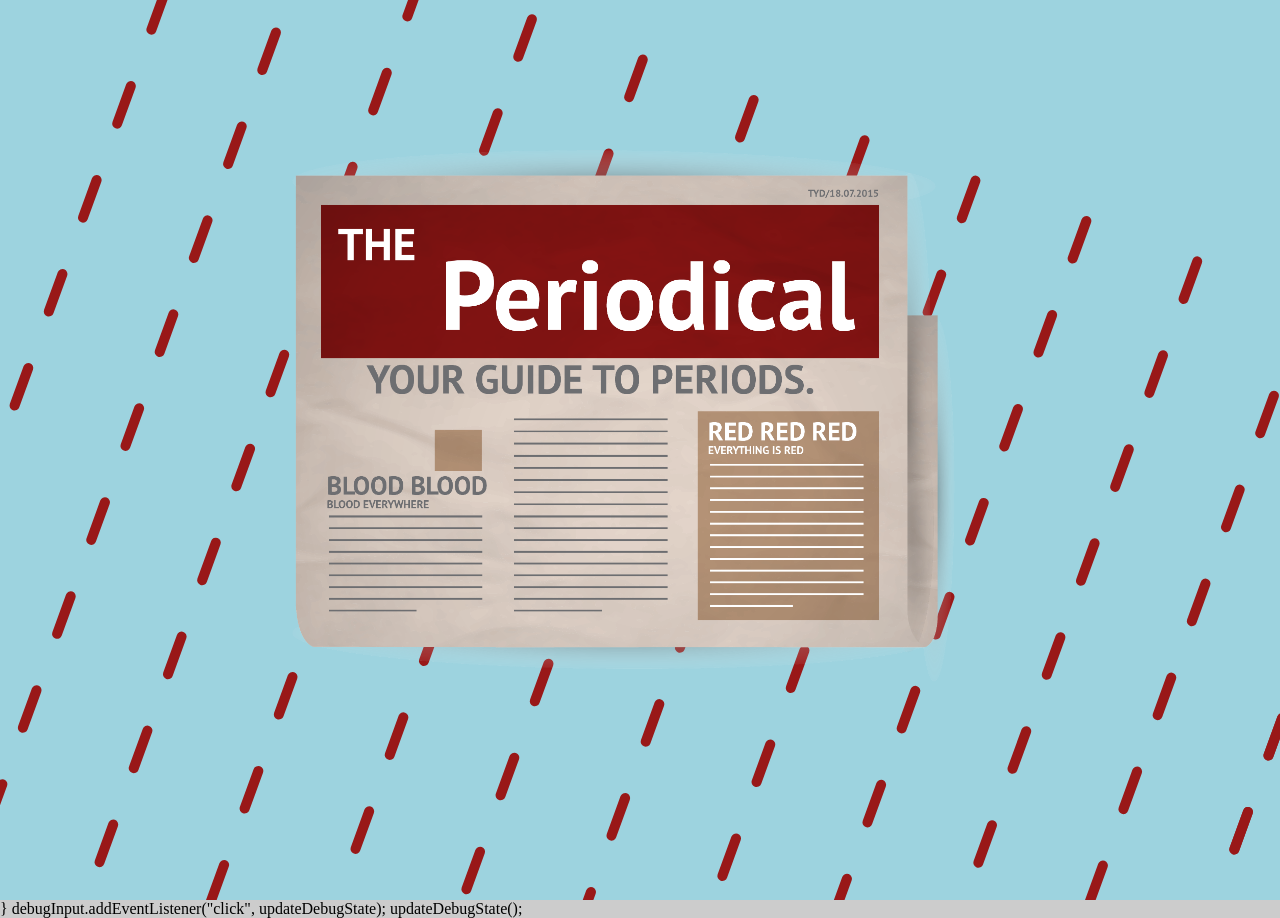
==== commit a928cecf: "Merge 6098d4e340ab63049ef418d575c966e2e58fe4ca into fdb6dd3207b2550f459b3f4833042d846fa1c282" ====
--- a/index.html
+++ b/index.html
@@ -4,2075 +4,613 @@
     <meta charset="utf-8">
     <meta name="viewport" content="width=device-width">
     <title>The Periodical</title>
-    <link href='http://fonts.googleapis.com/css?family=Bitter:400,700|Francois+One|Squada+One|Oswald:400,700|Passion+One|Bevan' rel='stylesheet' type='text/css'>
+     <link href='http://fonts.googleapis.com/css?family=Bitter:400,700|Oswald' rel='stylesheet' type='text/css'>
     <link rel ="stylesheet" type "text/css" href="css/parallax.css">
-    <link rel ="stylesheet" type "text/css" href="css/style.css">
     <link rel="stylesheet" type="text/css" href="css/raindrops.css">
     <script src="https://ajax.googleapis.com/ajax/libs/jquery/1.11.3/jquery.min.js"></script>
     <script src="https://cdnjs.cloudflare.com/ajax/libs/d3/3.5.5/d3.min.js"></script>
+    <link rel ="stylesheet" type "text/css" href="css/style.css">
     <script src="js/scripts.js"></script>
   </head>
 
   <body>
-    <div class="debug">
-      <label><input type="checkbox">Debug</label>
-    </div>
-    
     <div class="parallax">
-      <!--empty tag for proper formatting-->
-
-      <div class="group2 parallax__group">
-        <div class="parallax__layer parallax__layer--base">
-          <div class="all-pages"></div>
+        <!--empty tag for proper formatting-->
+        <div class="group2 parallax__group">
+          <div class="parallax__layer parallax__layer--base">
+            <div class="all-pages"></div>
+          </div>
+          <div id="page1" class="parallax__layer parallax__layer--back">
+            <!--<div class="title">Title</div>-->
+            <div id='explanation'>
+              <!-- Below put the image of the newspaper -->
+              <div>
+                <img class="newspaper" width="800" height="800" src="img/newspaper.png"/>
+              </div>
+              <!-- End the newspaper -->
+            </div>
+            <div id='weather-box'>
+              <div id='the-rain'>
+                <div class='rain-cloud'>
+                  <div class='rain-stream'>
+                    <div class='rain-drop'></div>
+                    <div class='rain-drop'></div>
+                    <div class='rain-drop'></div>
+                    <div class='rain-drop'></div>
+                    <div class='rain-drop'></div>
+                    <div class='rain-drop'></div>
+                    <div class='rain-drop'></div>
+                    <div class='rain-drop'></div>
+                    <div class='rain-drop'></div>
+                    <div class='rain-drop'></div>
+                    <div class='rain-drop'></div>
+                    <div class='rain-drop'></div>
+                    <div class='rain-drop'></div>
+                    <div class='rain-drop'></div>
+                    <div class='rain-drop'></div>
+                    <div class='rain-drop'></div>
+                    <div class='rain-drop'></div>
+                    <div class='rain-drop'></div>
+                    <div class='rain-drop'></div>
+                    <div class='rain-drop'></div>
+                  </div>
+                  <div class='rain-stream'>
+                    <div class='rain-drop'></div>
+                    <div class='rain-drop'></div>
+                    <div class='rain-drop'></div>
+                    <div class='rain-drop'></div>
+                    <div class='rain-drop'></div>
+                    <div class='rain-drop'></div>
+                    <div class='rain-drop'></div>
+                    <div class='rain-drop'></div>
+                    <div class='rain-drop'></div>
+                    <div class='rain-drop'></div>
+                    <div class='rain-drop'></div>
+                    <div class='rain-drop'></div>
+                    <div class='rain-drop'></div>
+                    <div class='rain-drop'></div>
+                    <div class='rain-drop'></div>
+                    <div class='rain-drop'></div>
+                    <div class='rain-drop'></div>
+                    <div class='rain-drop'></div>
+                    <div class='rain-drop'></div>
+                    <div class='rain-drop'></div>
+                  </div>
+                  <div class='rain-stream'>
+                    <div class='rain-drop'></div>
+                    <div class='rain-drop'></div>
+                    <div class='rain-drop'></div>
+                    <div class='rain-drop'></div>
+                    <div class='rain-drop'></div>
+                    <div class='rain-drop'></div>
+                    <div class='rain-drop'></div>
+                    <div class='rain-drop'></div>
+                    <div class='rain-drop'></div>
+                    <div class='rain-drop'></div>
+                    <div class='rain-drop'></div>
+                    <div class='rain-drop'></div>
+                    <div class='rain-drop'></div>
+                    <div class='rain-drop'></div>
+                    <div class='rain-drop'></div>
+                    <div class='rain-drop'></div>
+                    <div class='rain-drop'></div>
+                    <div class='rain-drop'></div>
+                    <div class='rain-drop'></div>
+                    <div class='rain-drop'></div>
+                  </div>
+                </div>
+                <div class='rain-cloud'>
+                  <div class='rain-stream'>
+                    <div class='rain-drop'></div>
+                    <div class='rain-drop'></div>
+                    <div class='rain-drop'></div>
+                    <div class='rain-drop'></div>
+                    <div class='rain-drop'></div>
+                    <div class='rain-drop'></div>
+                    <div class='rain-drop'></div>
+                    <div class='rain-drop'></div>
+                    <div class='rain-drop'></div>
+                    <div class='rain-drop'></div>
+                    <div class='rain-drop'></div>
+                    <div class='rain-drop'></div>
+                    <div class='rain-drop'></div>
+                    <div class='rain-drop'></div>
+                    <div class='rain-drop'></div>
+                    <div class='rain-drop'></div>
+                    <div class='rain-drop'></div>
+                    <div class='rain-drop'></div>
+                    <div class='rain-drop'></div>
+                    <div class='rain-drop'></div>
+                  </div>
+                  <div class='rain-stream'>
+                    <div class='rain-drop'></div>
+                    <div class='rain-drop'></div>
+                    <div class='rain-drop'></div>
+                    <div class='rain-drop'></div>
+                    <div class='rain-drop'></div>
+                    <div class='rain-drop'></div>
+                    <div class='rain-drop'></div>
+                    <div class='rain-drop'></div>
+                    <div class='rain-drop'></div>
+                    <div class='rain-drop'></div>
+                    <div class='rain-drop'></div>
+                    <div class='rain-drop'></div>
+                    <div class='rain-drop'></div>
+                    <div class='rain-drop'></div>
+                    <div class='rain-drop'></div>
+                    <div class='rain-drop'></div>
+                    <div class='rain-drop'></div>
+                    <div class='rain-drop'></div>
+                    <div class='rain-drop'></div>
+                    <div class='rain-drop'></div>
+                  </div>
+                  <div class='rain-stream'>
+                    <div class='rain-drop'></div>
+                    <div class='rain-drop'></div>
+                    <div class='rain-drop'></div>
+                    <div class='rain-drop'></div>
+                    <div class='rain-drop'></div>
+                    <div class='rain-drop'></div>
+                    <div class='rain-drop'></div>
+                    <div class='rain-drop'></div>
+                    <div class='rain-drop'></div>
+                    <div class='rain-drop'></div>
+                    <div class='rain-drop'></div>
+                    <div class='rain-drop'></div>
+                    <div class='rain-drop'></div>
+                    <div class='rain-drop'></div>
+                    <div class='rain-drop'></div>
+                    <div class='rain-drop'></div>
+                    <div class='rain-drop'></div>
+                    <div class='rain-drop'></div>
+                    <div class='rain-drop'></div>
+                    <div class='rain-drop'></div>
+                  </div>
+                  <div class='rain-stream'>
+                    <div class='rain-drop'></div>
+                    <div class='rain-drop'></div>
+                    <div class='rain-drop'></div>
+                    <div class='rain-drop'></div>
+                    <div class='rain-drop'></div>
+                    <div class='rain-drop'></div>
+                    <div class='rain-drop'></div>
+                    <div class='rain-drop'></div>
+                    <div class='rain-drop'></div>
+                    <div class='rain-drop'></div>
+                    <div class='rain-drop'></div>
+                    <div class='rain-drop'></div>
+                    <div class='rain-drop'></div>
+                    <div class='rain-drop'></div>
+                    <div class='rain-drop'></div>
+                    <div class='rain-drop'></div>
+                    <div class='rain-drop'></div>
+                    <div class='rain-drop'></div>
+                    <div class='rain-drop'></div>
+                    <div class='rain-drop'></div>
+                  </div>
+                  <div class='rain-stream'>
+                    <div class='rain-drop'></div>
+                    <div class='rain-drop'></div>
+                    <div class='rain-drop'></div>
+                    <div class='rain-drop'></div>
+                    <div class='rain-drop'></div>
+                    <div class='rain-drop'></div>
+                    <div class='rain-drop'></div>
+                    <div class='rain-drop'></div>
+                    <div class='rain-drop'></div>
+                    <div class='rain-drop'></div>
+                    <div class='rain-drop'></div>
+                    <div class='rain-drop'></div>
+                    <div class='rain-drop'></div>
+                    <div class='rain-drop'></div>
+                    <div class='rain-drop'></div>
+                    <div class='rain-drop'></div>
+                    <div class='rain-drop'></div>
+                    <div class='rain-drop'></div>
+                    <div class='rain-drop'></div>
+                    <div class='rain-drop'></div>
+                  </div>
+                  <div class='rain-stream'>
+                    <div class='rain-drop'></div>
+                    <div class='rain-drop'></div>
+                    <div class='rain-drop'></div>
+                    <div class='rain-drop'></div>
+                    <div class='rain-drop'></div>
+                    <div class='rain-drop'></div>
+                    <div class='rain-drop'></div>
+                    <div class='rain-drop'></div>
+                    <div class='rain-drop'></div>
+                    <div class='rain-drop'></div>
+                    <div class='rain-drop'></div>
+                    <div class='rain-drop'></div>
+                    <div class='rain-drop'></div>
+                    <div class='rain-drop'></div>
+                    <div class='rain-drop'></div>
+                    <div class='rain-drop'></div>
+                    <div class='rain-drop'></div>
+                    <div class='rain-drop'></div>
+                    <div class='rain-drop'></div>
+                    <div class='rain-drop'></div>
+                  </div>
+                  <div class='rain-stream'>
+                    <div class='rain-drop'></div>
+                    <div class='rain-drop'></div>
+                    <div class='rain-drop'></div>
+                    <div class='rain-drop'></div>
+                    <div class='rain-drop'></div>
+                    <div class='rain-drop'></div>
+                    <div class='rain-drop'></div>
+                    <div class='rain-drop'></div>
+                    <div class='rain-drop'></div>
+                    <div class='rain-drop'></div>
+                    <div class='rain-drop'></div>
+                    <div class='rain-drop'></div>
+                    <div class='rain-drop'></div>
+                    <div class='rain-drop'></div>
+                    <div class='rain-drop'></div>
+                    <div class='rain-drop'></div>
+                    <div class='rain-drop'></div>
+                    <div class='rain-drop'></div>
+                    <div class='rain-drop'></div>
+                    <div class='rain-drop'></div>
+                  </div>
+                  <div class='rain-stream'>
+                    <div class='rain-drop'></div>
+                    <div class='rain-drop'></div>
+                    <div class='rain-drop'></div>
+                    <div class='rain-drop'></div>
+                    <div class='rain-drop'></div>
+                    <div class='rain-drop'></div>
+                    <div class='rain-drop'></div>
+                    <div class='rain-drop'></div>
+                    <div class='rain-drop'></div>
+                    <div class='rain-drop'></div>
+                    <div class='rain-drop'></div>
+                    <div class='rain-drop'></div>
+                    <div class='rain-drop'></div>
+                    <div class='rain-drop'></div>
+                    <div class='rain-drop'></div>
+                    <div class='rain-drop'></div>
+                    <div class='rain-drop'></div>
+                    <div class='rain-drop'></div>
+                    <div class='rain-drop'></div>
+                    <div class='rain-drop'></div>
+                  </div>
+                  <div class='rain-stream'>
+                    <div class='rain-drop'></div>
+                    <div class='rain-drop'></div>
+                    <div class='rain-drop'></div>
+                    <div class='rain-drop'></div>
+                    <div class='rain-drop'></div>
+                    <div class='rain-drop'></div>
+                    <div class='rain-drop'></div>
+                    <div class='rain-drop'></div>
+                    <div class='rain-drop'></div>
+                    <div class='rain-drop'></div>
+                    <div class='rain-drop'></div>
+                    <div class='rain-drop'></div>
+                    <div class='rain-drop'></div>
+                    <div class='rain-drop'></div>
+                    <div class='rain-drop'></div>
+                    <div class='rain-drop'></div>
+                    <div class='rain-drop'></div>
+                    <div class='rain-drop'></div>
+                    <div class='rain-drop'></div>
+                    <div class='rain-drop'></div>
+                  </div>
+                  
+                  <div class='rain-stream'>
+                    <div class='rain-drop'></div>
+                    <div class='rain-drop'></div>
+                    <div class='rain-drop'></div>
+                    <div class='rain-drop'></div>
+                    <div class='rain-drop'></div>
+                    <div class='rain-drop'></div>
+                    <div class='rain-drop'></div>
+                    <div class='rain-drop'></div>
+                    <div class='rain-drop'></div>
+                    <div class='rain-drop'></div>
+                    <div class='rain-drop'></div>
+                    <div class='rain-drop'></div>
+                    <div class='rain-drop'></div>
+                    <div class='rain-drop'></div>
+                    <div class='rain-drop'></div>
+                    <div class='rain-drop'></div>
+                    <div class='rain-drop'></div>
+                    <div class='rain-drop'></div>
+                    <div class='rain-drop'></div>
+                    <div class='rain-drop'></div>
+                  </div>
+                  <div class='rain-stream'>
+                    <div class='rain-drop'></div>
+                    <div class='rain-drop'></div>
+                    <div class='rain-drop'></div>
+                    <div class='rain-drop'></div>
+                    <div class='rain-drop'></div>
+                    <div class='rain-drop'></div>
+                    <div class='rain-drop'></div>
+                    <div class='rain-drop'></div>
+                    <div class='rain-drop'></div>
+                    <div class='rain-drop'></div>
+                    <div class='rain-drop'></div>
+                    <div class='rain-drop'></div>
+                    <div class='rain-drop'></div>
+                    <div class='rain-drop'></div>
+                    <div class='rain-drop'></div>
+                    <div class='rain-drop'></div>
+                    <div class='rain-drop'></div>
+                    <div class='rain-drop'></div>
+                    <div class='rain-drop'></div>
+                    <div class='rain-drop'></div>
+                  </div>
+                
+                  <div class='rain-stream'>
+                    <div class='rain-drop'></div>
+                    <div class='rain-drop'></div>
+                    <div class='rain-drop'></div>
+                    <div class='rain-drop'></div>
+                    <div class='rain-drop'></div>
+                    <div class='rain-drop'></div>
+                    <div class='rain-drop'></div>
+                    <div class='rain-drop'></div>
+                    <div class='rain-drop'></div>
+                    <div class='rain-drop'></div>
+                    <div class='rain-drop'></div>
+                    <div class='rain-drop'></div>
+                    <div class='rain-drop'></div>
+                    <div class='rain-drop'></div>
+                    <div class='rain-drop'></div>
+                    <div class='rain-drop'></div>
+                    <div class='rain-drop'></div>
+                    <div class='rain-drop'></div>
+                    <div class='rain-drop'></div>
+                    <div class='rain-drop'></div>
+                  </div>
+                  <div class='rain-stream'>
+                    <div class='rain-drop'></div>
+                    <div class='rain-drop'></div>
+                    <div class='rain-drop'></div>
+                    <div class='rain-drop'></div>
+                    <div class='rain-drop'></div>
+                    <div class='rain-drop'></div>
+                    <div class='rain-drop'></div>
+                    <div class='rain-drop'></div>
+                    <div class='rain-drop'></div>
+                    <div class='rain-drop'></div>
+                    <div class='rain-drop'></div>
+                    <div class='rain-drop'></div>
+                    <div class='rain-drop'></div>
+                    <div class='rain-drop'></div>
+                    <div class='rain-drop'></div>
+                    <div class='rain-drop'></div>
+                    <div class='rain-drop'></div>
+                    <div class='rain-drop'></div>
+                    <div class='rain-drop'></div>
+                    <div class='rain-drop'></div>
+                  </div>
+                  <div class='rain-stream'>
+                    <div class='rain-drop'></div>
+                    <div class='rain-drop'></div>
+                    <div class='rain-drop'></div>
+                    <div class='rain-drop'></div>
+                    <div class='rain-drop'></div>
+                    <div class='rain-drop'></div>
+                    <div class='rain-drop'></div>
+                    <div class='rain-drop'></div>
+                    <div class='rain-drop'></div>
+                    <div class='rain-drop'></div>
+                    <div class='rain-drop'></div>
+                    <div class='rain-drop'></div>
+                    <div class='rain-drop'></div>
+                    <div class='rain-drop'></div>
+                    <div class='rain-drop'></div>
+                    <div class='rain-drop'></div>
+                    <div class='rain-drop'></div>
+                    <div class='rain-drop'></div>
+                    <div class='rain-drop'></div>
+                    <div class='rain-drop'></div>
+                  </div>
+                  </div>
+              </div>
+            </div>
+          </div>
         </div>
-       <div id="page1" class="parallax__layer parallax__layer--back">
-          <div class="all-pages" id="explanation">
-              <img class="newspaper" width="800" height="800" src="img/newspaper.png"/>
-          </div>
-          <div id='weather-box'>
-            <div id='the-rain'>
-              <div class='rain-cloud'>
-                <div class='rain-stream'>
-                  <div class='rain-drop'></div>
-                  <div class='rain-drop'></div>
-                  <div class='rain-drop'></div>
-                  <div class='rain-drop'></div>
-                  <div class='rain-drop'></div>
-                  <div class='rain-drop'></div>
-                  <div class='rain-drop'></div>
-                  <div class='rain-drop'></div>
-                  <div class='rain-drop'></div>
-                  <div class='rain-drop'></div>
-                  <div class='rain-drop'></div>
-                  <div class='rain-drop'></div>
-                  <div class='rain-drop'></div>
-                  <div class='rain-drop'></div>
-                  <div class='rain-drop'></div>
-                  <div class='rain-drop'></div>
-                  <div class='rain-drop'></div>
-                  <div class='rain-drop'></div>
-                  <div class='rain-drop'></div>
-                  <div class='rain-drop'></div>
-                </div>
-                <div class='rain-stream'>
-                  <div class='rain-drop'></div>
-                  <div class='rain-drop'></div>
-                  <div class='rain-drop'></div>
-                  <div class='rain-drop'></div>
-                  <div class='rain-drop'></div>
-                  <div class='rain-drop'></div>
-                  <div class='rain-drop'></div>
-                  <div class='rain-drop'></div>
-                  <div class='rain-drop'></div>
-                  <div class='rain-drop'></div>
-                  <div class='rain-drop'></div>
-                  <div class='rain-drop'></div>
-                  <div class='rain-drop'></div>
-                  <div class='rain-drop'></div>
-                  <div class='rain-drop'></div>
-                  <div class='rain-drop'></div>
-                  <div class='rain-drop'></div>
-                  <div class='rain-drop'></div>
-                  <div class='rain-drop'></div>
-                  <div class='rain-drop'></div>
-                </div>
-                <div class='rain-stream'>
-                  <div class='rain-drop'></div>
-                  <div class='rain-drop'></div>
-                  <div class='rain-drop'></div>
-                  <div class='rain-drop'></div>
-                  <div class='rain-drop'></div>
-                  <div class='rain-drop'></div>
-                  <div class='rain-drop'></div>
-                  <div class='rain-drop'></div>
-                  <div class='rain-drop'></div>
-                  <div class='rain-drop'></div>
-                  <div class='rain-drop'></div>
-                  <div class='rain-drop'></div>
-                  <div class='rain-drop'></div>
-                  <div class='rain-drop'></div>
-                  <div class='rain-drop'></div>
-                  <div class='rain-drop'></div>
-                  <div class='rain-drop'></div>
-                  <div class='rain-drop'></div>
-                  <div class='rain-drop'></div>
-                  <div class='rain-drop'></div>
-                </div>
-                <div class='rain-stream'>
-                  <div class='rain-drop'></div>
-                  <div class='rain-drop'></div>
-                  <div class='rain-drop'></div>
-                  <div class='rain-drop'></div>
-                  <div class='rain-drop'></div>
-                  <div class='rain-drop'></div>
-                  <div class='rain-drop'></div>
-                  <div class='rain-drop'></div>
-                  <div class='rain-drop'></div>
-                  <div class='rain-drop'></div>
-                  <div class='rain-drop'></div>
-                  <div class='rain-drop'></div>
-                  <div class='rain-drop'></div>
-                  <div class='rain-drop'></div>
-                  <div class='rain-drop'></div>
-                  <div class='rain-drop'></div>
-                  <div class='rain-drop'></div>
-                  <div class='rain-drop'></div>
-                  <div class='rain-drop'></div>
-                  <div class='rain-drop'></div>
-                </div>
-                <div class='rain-stream'>
-                  <div class='rain-drop'></div>
-                  <div class='rain-drop'></div>
-                  <div class='rain-drop'></div>
-                  <div class='rain-drop'></div>
-                  <div class='rain-drop'></div>
-                  <div class='rain-drop'></div>
-                  <div class='rain-drop'></div>
-                  <div class='rain-drop'></div>
-                  <div class='rain-drop'></div>
-                  <div class='rain-drop'></div>
-                  <div class='rain-drop'></div>
-                  <div class='rain-drop'></div>
-                  <div class='rain-drop'></div>
-                  <div class='rain-drop'></div>
-                  <div class='rain-drop'></div>
-                  <div class='rain-drop'></div>
-                  <div class='rain-drop'></div>
-                  <div class='rain-drop'></div>
-                  <div class='rain-drop'></div>
-                  <div class='rain-drop'></div>
-                </div>
-
-                <div class='rain-stream'>
-                  <div class='rain-drop'></div>
-                  <div class='rain-drop'></div>
-                  <div class='rain-drop'></div>
-                  <div class='rain-drop'></div>
-                  <div class='rain-drop'></div>
-                  <div class='rain-drop'></div>
-                  <div class='rain-drop'></div>
-                  <div class='rain-drop'></div>
-                  <div class='rain-drop'></div>
-                  <div class='rain-drop'></div>
-                  <div class='rain-drop'></div>
-                  <div class='rain-drop'></div>
-                  <div class='rain-drop'></div>
-                  <div class='rain-drop'></div>
-                  <div class='rain-drop'></div>
-                  <div class='rain-drop'></div>
-                  <div class='rain-drop'></div>
-                  <div class='rain-drop'></div>
-                  <div class='rain-drop'></div>
-                  <div class='rain-drop'></div>
-                </div>
-                <div class='rain-stream'>
-                  <div class='rain-drop'></div>
-                  <div class='rain-drop'></div>
-                  <div class='rain-drop'></div>
-                  <div class='rain-drop'></div>
-                  <div class='rain-drop'></div>
-                  <div class='rain-drop'></div>
-                  <div class='rain-drop'></div>
-                  <div class='rain-drop'></div>
-                  <div class='rain-drop'></div>
-                  <div class='rain-drop'></div>
-                  <div class='rain-drop'></div>
-                  <div class='rain-drop'></div>
-                  <div class='rain-drop'></div>
-                  <div class='rain-drop'></div>
-                  <div class='rain-drop'></div>
-                  <div class='rain-drop'></div>
-                  <div class='rain-drop'></div>
-                  <div class='rain-drop'></div>
-                  <div class='rain-drop'></div>
-                  <div class='rain-drop'></div>
-                </div>
-                <div class='rain-stream'>
-                  <div class='rain-drop'></div>
-                  <div class='rain-drop'></div>
-                  <div class='rain-drop'></div>
-                  <div class='rain-drop'></div>
-                  <div class='rain-drop'></div>
-                  <div class='rain-drop'></div>
-                  <div class='rain-drop'></div>
-                  <div class='rain-drop'></div>
-                  <div class='rain-drop'></div>
-                  <div class='rain-drop'></div>
-                  <div class='rain-drop'></div>
-                  <div class='rain-drop'></div>
-                  <div class='rain-drop'></div>
-                  <div class='rain-drop'></div>
-                  <div class='rain-drop'></div>
-                  <div class='rain-drop'></div>
-                  <div class='rain-drop'></div>
-                  <div class='rain-drop'></div>
-                  <div class='rain-drop'></div>
-                  <div class='rain-drop'></div>
-                </div>
-                <div class='rain-stream'>
-                  <div class='rain-drop'></div>
-                  <div class='rain-drop'></div>
-                  <div class='rain-drop'></div>
-                  <div class='rain-drop'></div>
-                  <div class='rain-drop'></div>
-                  <div class='rain-drop'></div>
-                  <div class='rain-drop'></div>
-                  <div class='rain-drop'></div>
-                  <div class='rain-drop'></div>
-                  <div class='rain-drop'></div>
-                  <div class='rain-drop'></div>
-                  <div class='rain-drop'></div>
-                  <div class='rain-drop'></div>
-                  <div class='rain-drop'></div>
-                  <div class='rain-drop'></div>
-                  <div class='rain-drop'></div>
-                  <div class='rain-drop'></div>
-                  <div class='rain-drop'></div>
-                  <div class='rain-drop'></div>
-                  <div class='rain-drop'></div>
-                </div>
-                <div class='rain-stream'>
-                  <div class='rain-drop'></div>
-                  <div class='rain-drop'></div>
-                  <div class='rain-drop'></div>
-                  <div class='rain-drop'></div>
-                  <div class='rain-drop'></div>
-                  <div class='rain-drop'></div>
-                  <div class='rain-drop'></div>
-                  <div class='rain-drop'></div>
-                  <div class='rain-drop'></div>
-                  <div class='rain-drop'></div>
-                  <div class='rain-drop'></div>
-                  <div class='rain-drop'></div>
-                  <div class='rain-drop'></div>
-                  <div class='rain-drop'></div>
-                  <div class='rain-drop'></div>
-                  <div class='rain-drop'></div>
-                  <div class='rain-drop'></div>
-                  <div class='rain-drop'></div>
-                  <div class='rain-drop'></div>
-                  <div class='rain-drop'></div>
-                </div>
-                <div class='rain-stream'>
-                  <div class='rain-drop'></div>
-                  <div class='rain-drop'></div>
-                  <div class='rain-drop'></div>
-                  <div class='rain-drop'></div>
-                  <div class='rain-drop'></div>
-                  <div class='rain-drop'></div>
-                  <div class='rain-drop'></div>
-                  <div class='rain-drop'></div>
-                  <div class='rain-drop'></div>
-                  <div class='rain-drop'></div>
-                  <div class='rain-drop'></div>
-                  <div class='rain-drop'></div>
-                  <div class='rain-drop'></div>
-                  <div class='rain-drop'></div>
-                  <div class='rain-drop'></div>
-                  <div class='rain-drop'></div>
-                  <div class='rain-drop'></div>
-                  <div class='rain-drop'></div>
-                  <div class='rain-drop'></div>
-                  <div class='rain-drop'></div>
-                </div>
-                <div class='rain-stream'>
-                  <div class='rain-drop'></div>
-                  <div class='rain-drop'></div>
-                  <div class='rain-drop'></div>
-                  <div class='rain-drop'></div>
-                  <div class='rain-drop'></div>
-                  <div class='rain-drop'></div>
-                  <div class='rain-drop'></div>
-                  <div class='rain-drop'></div>
-                  <div class='rain-drop'></div>
-                  <div class='rain-drop'></div>
-                  <div class='rain-drop'></div>
-                  <div class='rain-drop'></div>
-                  <div class='rain-drop'></div>
-                  <div class='rain-drop'></div>
-                  <div class='rain-drop'></div>
-                  <div class='rain-drop'></div>
-                  <div class='rain-drop'></div>
-                  <div class='rain-drop'></div>
-                  <div class='rain-drop'></div>
-                  <div class='rain-drop'></div>
-                </div>
-                <div class='rain-stream'>
-                  <div class='rain-drop'></div>
-                  <div class='rain-drop'></div>
-                  <div class='rain-drop'></div>
-                  <div class='rain-drop'></div>
-                  <div class='rain-drop'></div>
-                  <div class='rain-drop'></div>
-                  <div class='rain-drop'></div>
-                  <div class='rain-drop'></div>
-                  <div class='rain-drop'></div>
-                  <div class='rain-drop'></div>
-                  <div class='rain-drop'></div>
-                  <div class='rain-drop'></div>
-                  <div class='rain-drop'></div>
-                  <div class='rain-drop'></div>
-                  <div class='rain-drop'></div>
-                  <div class='rain-drop'></div>
-                  <div class='rain-drop'></div>
-                  <div class='rain-drop'></div>
-                  <div class='rain-drop'></div>
-                  <div class='rain-drop'></div>
-                </div>
-                <div class='rain-stream'>
-                  <div class='rain-drop'></div>
-                  <div class='rain-drop'></div>
-                  <div class='rain-drop'></div>
-                  <div class='rain-drop'></div>
-                  <div class='rain-drop'></div>
-                  <div class='rain-drop'></div>
-                  <div class='rain-drop'></div>
-                  <div class='rain-drop'></div>
-                  <div class='rain-drop'></div>
-                  <div class='rain-drop'></div>
-                  <div class='rain-drop'></div>
-                  <div class='rain-drop'></div>
-                  <div class='rain-drop'></div>
-                  <div class='rain-drop'></div>
-                  <div class='rain-drop'></div>
-                  <div class='rain-drop'></div>
-                  <div class='rain-drop'></div>
-                  <div class='rain-drop'></div>
-                  <div class='rain-drop'></div>
-                  <div class='rain-drop'></div>
-                </div>
-                <div class='rain-stream'>
-                  <div class='rain-drop'></div>
-                  <div class='rain-drop'></div>
-                  <div class='rain-drop'></div>
-                  <div class='rain-drop'></div>
-                  <div class='rain-drop'></div>
-                  <div class='rain-drop'></div>
-                  <div class='rain-drop'></div>
-                  <div class='rain-drop'></div>
-                  <div class='rain-drop'></div>
-                  <div class='rain-drop'></div>
-                  <div class='rain-drop'></div>
-                  <div class='rain-drop'></div>
-                  <div class='rain-drop'></div>
-                  <div class='rain-drop'></div>
-                  <div class='rain-drop'></div>
-                  <div class='rain-drop'></div>
-                  <div class='rain-drop'></div>
-                  <div class='rain-drop'></div>
-                  <div class='rain-drop'></div>
-                  <div class='rain-drop'></div>
-                </div>
-                <div class='rain-stream'>
-                  <div class='rain-drop'></div>
-                  <div class='rain-drop'></div>
-                  <div class='rain-drop'></div>
-                  <div class='rain-drop'></div>
-                  <div class='rain-drop'></div>
-                  <div class='rain-drop'></div>
-                  <div class='rain-drop'></div>
-                  <div class='rain-drop'></div>
-                  <div class='rain-drop'></div>
-                  <div class='rain-drop'></div>
-                  <div class='rain-drop'></div>
-                  <div class='rain-drop'></div>
-                  <div class='rain-drop'></div>
-                  <div class='rain-drop'></div>
-                  <div class='rain-drop'></div>
-                  <div class='rain-drop'></div>
-                  <div class='rain-drop'></div>
-                  <div class='rain-drop'></div>
-                  <div class='rain-drop'></div>
-                  <div class='rain-drop'></div>
-                </div>
-                <div class='rain-stream'>
-                  <div class='rain-drop'></div>
-                  <div class='rain-drop'></div>
-                  <div class='rain-drop'></div>
-                  <div class='rain-drop'></div>
-                  <div class='rain-drop'></div>
-                  <div class='rain-drop'></div>
-                  <div class='rain-drop'></div>
-                  <div class='rain-drop'></div>
-                  <div class='rain-drop'></div>
-                  <div class='rain-drop'></div>
-                  <div class='rain-drop'></div>
-                  <div class='rain-drop'></div>
-                  <div class='rain-drop'></div>
-                  <div class='rain-drop'></div>
-                  <div class='rain-drop'></div>
-                  <div class='rain-drop'></div>
-                  <div class='rain-drop'></div>
-                  <div class='rain-drop'></div>
-                  <div class='rain-drop'></div>
-                  <div class='rain-drop'></div>
-                </div>
-                <div class='rain-stream'>
-                  <div class='rain-drop'></div>
-                  <div class='rain-drop'></div>
-                  <div class='rain-drop'></div>
-                  <div class='rain-drop'></div>
-                  <div class='rain-drop'></div>
-                  <div class='rain-drop'></div>
-                  <div class='rain-drop'></div>
-                  <div class='rain-drop'></div>
-                  <div class='rain-drop'></div>
-                  <div class='rain-drop'></div>
-                  <div class='rain-drop'></div>
-                  <div class='rain-drop'></div>
-                  <div class='rain-drop'></div>
-                  <div class='rain-drop'></div>
-                  <div class='rain-drop'></div>
-                  <div class='rain-drop'></div>
-                  <div class='rain-drop'></div>
-                  <div class='rain-drop'></div>
-                  <div class='rain-drop'></div>
-                  <div class='rain-drop'></div>
-                </div>
-                <div class='rain-stream'>
-                  <div class='rain-drop'></div>
-                  <div class='rain-drop'></div>
-                  <div class='rain-drop'></div>
-                  <div class='rain-drop'></div>
-                  <div class='rain-drop'></div>
-                  <div class='rain-drop'></div>
-                  <div class='rain-drop'></div>
-                  <div class='rain-drop'></div>
-                  <div class='rain-drop'></div>
-                  <div class='rain-drop'></div>
-                  <div class='rain-drop'></div>
-                  <div class='rain-drop'></div>
-                  <div class='rain-drop'></div>
-                  <div class='rain-drop'></div>
-                  <div class='rain-drop'></div>
-                  <div class='rain-drop'></div>
-                  <div class='rain-drop'></div>
-                  <div class='rain-drop'></div>
-                  <div class='rain-drop'></div>
-                  <div class='rain-drop'></div>
-                </div>
-                <div class='rain-stream'>
-                  <div class='rain-drop'></div>
-                  <div class='rain-drop'></div>
-                  <div class='rain-drop'></div>
-                  <div class='rain-drop'></div>
-                  <div class='rain-drop'></div>
-                  <div class='rain-drop'></div>
-                  <div class='rain-drop'></div>
-                  <div class='rain-drop'></div>
-                  <div class='rain-drop'></div>
-                  <div class='rain-drop'></div>
-                  <div class='rain-drop'></div>
-                  <div class='rain-drop'></div>
-                  <div class='rain-drop'></div>
-                  <div class='rain-drop'></div>
-                  <div class='rain-drop'></div>
-                  <div class='rain-drop'></div>
-                  <div class='rain-drop'></div>
-                  <div class='rain-drop'></div>
-                  <div class='rain-drop'></div>
-                  <div class='rain-drop'></div>
-                </div>
-                <div class='rain-stream'>
-                  <div class='rain-drop'></div>
-                  <div class='rain-drop'></div>
-                  <div class='rain-drop'></div>
-                  <div class='rain-drop'></div>
-                  <div class='rain-drop'></div>
-                  <div class='rain-drop'></div>
-                  <div class='rain-drop'></div>
-                  <div class='rain-drop'></div>
-                  <div class='rain-drop'></div>
-                  <div class='rain-drop'></div>
-                  <div class='rain-drop'></div>
-                  <div class='rain-drop'></div>
-                  <div class='rain-drop'></div>
-                  <div class='rain-drop'></div>
-                  <div class='rain-drop'></div>
-                  <div class='rain-drop'></div>
-                  <div class='rain-drop'></div>
-                  <div class='rain-drop'></div>
-                  <div class='rain-drop'></div>
-                  <div class='rain-drop'></div>
-                </div>
-                <div class='rain-stream'>
-                  <div class='rain-drop'></div>
-                  <div class='rain-drop'></div>
-                  <div class='rain-drop'></div>
-                  <div class='rain-drop'></div>
-                  <div class='rain-drop'></div>
-                  <div class='rain-drop'></div>
-                  <div class='rain-drop'></div>
-                  <div class='rain-drop'></div>
-                  <div class='rain-drop'></div>
-                  <div class='rain-drop'></div>
-                  <div class='rain-drop'></div>
-                  <div class='rain-drop'></div>
-                  <div class='rain-drop'></div>
-                  <div class='rain-drop'></div>
-                  <div class='rain-drop'></div>
-                  <div class='rain-drop'></div>
-                  <div class='rain-drop'></div>
-                  <div class='rain-drop'></div>
-                  <div class='rain-drop'></div>
-                  <div class='rain-drop'></div>
-                </div>
-                <div class='rain-stream'>
-                  <div class='rain-drop'></div>
-                  <div class='rain-drop'></div>
-                  <div class='rain-drop'></div>
-                  <div class='rain-drop'></div>
-                  <div class='rain-drop'></div>
-                  <div class='rain-drop'></div>
-                  <div class='rain-drop'></div>
-                  <div class='rain-drop'></div>
-                  <div class='rain-drop'></div>
-                  <div class='rain-drop'></div>
-                  <div class='rain-drop'></div>
-                  <div class='rain-drop'></div>
-                  <div class='rain-drop'></div>
-                  <div class='rain-drop'></div>
-                  <div class='rain-drop'></div>
-                  <div class='rain-drop'></div>
-                  <div class='rain-drop'></div>
-                  <div class='rain-drop'></div>
-                  <div class='rain-drop'></div>
-                  <div class='rain-drop'></div>
-                </div>
-                <div class='rain-stream'>
-                  <div class='rain-drop'></div>
-                  <div class='rain-drop'></div>
-                  <div class='rain-drop'></div>
-                  <div class='rain-drop'></div>
-                  <div class='rain-drop'></div>
-                  <div class='rain-drop'></div>
-                  <div class='rain-drop'></div>
-                  <div class='rain-drop'></div>
-                  <div class='rain-drop'></div>
-                  <div class='rain-drop'></div>
-                  <div class='rain-drop'></div>
-                  <div class='rain-drop'></div>
-                  <div class='rain-drop'></div>
-                  <div class='rain-drop'></div>
-                  <div class='rain-drop'></div>
-                  <div class='rain-drop'></div>
-                  <div class='rain-drop'></div>
-                  <div class='rain-drop'></div>
-                  <div class='rain-drop'></div>
-                  <div class='rain-drop'></div>
-                </div>
-                <div class='rain-stream'>
-                  <div class='rain-drop'></div>
-                  <div class='rain-drop'></div>
-                  <div class='rain-drop'></div>
-                  <div class='rain-drop'></div>
-                  <div class='rain-drop'></div>
-                  <div class='rain-drop'></div>
-                  <div class='rain-drop'></div>
-                  <div class='rain-drop'></div>
-                  <div class='rain-drop'></div>
-                  <div class='rain-drop'></div>
-                  <div class='rain-drop'></div>
-                  <div class='rain-drop'></div>
-                  <div class='rain-drop'></div>
-                  <div class='rain-drop'></div>
-                  <div class='rain-drop'></div>
-                  <div class='rain-drop'></div>
-                  <div class='rain-drop'></div>
-                  <div class='rain-drop'></div>
-                  <div class='rain-drop'></div>
-                  <div class='rain-drop'></div>
-                </div>
-                <div class='rain-stream'>
-                  <div class='rain-drop'></div>
-                  <div class='rain-drop'></div>
-                  <div class='rain-drop'></div>
-                  <div class='rain-drop'></div>
-                  <div class='rain-drop'></div>
-                  <div class='rain-drop'></div>
-                  <div class='rain-drop'></div>
-                  <div class='rain-drop'></div>
-                  <div class='rain-drop'></div>
-                  <div class='rain-drop'></div>
-                  <div class='rain-drop'></div>
-                  <div class='rain-drop'></div>
-                  <div class='rain-drop'></div>
-                  <div class='rain-drop'></div>
-                  <div class='rain-drop'></div>
-                  <div class='rain-drop'></div>
-                  <div class='rain-drop'></div>
-                  <div class='rain-drop'></div>
-                  <div class='rain-drop'></div>
-                  <div class='rain-drop'></div>
-                </div>
-                <div class='rain-stream'>
-                  <div class='rain-drop'></div>
-                  <div class='rain-drop'></div>
-                  <div class='rain-drop'></div>
-                  <div class='rain-drop'></div>
-                  <div class='rain-drop'></div>
-                  <div class='rain-drop'></div>
-                  <div class='rain-drop'></div>
-                  <div class='rain-drop'></div>
-                  <div class='rain-drop'></div>
-                  <div class='rain-drop'></div>
-                  <div class='rain-drop'></div>
-                  <div class='rain-drop'></div>
-                  <div class='rain-drop'></div>
-                  <div class='rain-drop'></div>
-                  <div class='rain-drop'></div>
-                  <div class='rain-drop'></div>
-                  <div class='rain-drop'></div>
-                  <div class='rain-drop'></div>
-                  <div class='rain-drop'></div>
-                  <div class='rain-drop'></div>
-                </div>
-                <div class='rain-stream'>
-                  <div class='rain-drop'></div>
-                  <div class='rain-drop'></div>
-                  <div class='rain-drop'></div>
-                  <div class='rain-drop'></div>
-                  <div class='rain-drop'></div>
-                  <div class='rain-drop'></div>
-                  <div class='rain-drop'></div>
-                  <div class='rain-drop'></div>
-                  <div class='rain-drop'></div>
-                  <div class='rain-drop'></div>
-                  <div class='rain-drop'></div>
-                  <div class='rain-drop'></div>
-                  <div class='rain-drop'></div>
-                  <div class='rain-drop'></div>
-                  <div class='rain-drop'></div>
-                  <div class='rain-drop'></div>
-                  <div class='rain-drop'></div>
-                  <div class='rain-drop'></div>
-                  <div class='rain-drop'></div>
-                  <div class='rain-drop'></div>
-                </div>
-                <div class='rain-stream'>
-                  <div class='rain-drop'></div>
-                  <div class='rain-drop'></div>
-                  <div class='rain-drop'></div>
-                  <div class='rain-drop'></div>
-                  <div class='rain-drop'></div>
-                  <div class='rain-drop'></div>
-                  <div class='rain-drop'></div>
-                  <div class='rain-drop'></div>
-                  <div class='rain-drop'></div>
-                  <div class='rain-drop'></div>
-                  <div class='rain-drop'></div>
-                  <div class='rain-drop'></div>
-                  <div class='rain-drop'></div>
-                  <div class='rain-drop'></div>
-                  <div class='rain-drop'></div>
-                  <div class='rain-drop'></div>
-                  <div class='rain-drop'></div>
-                  <div class='rain-drop'></div>
-                  <div class='rain-drop'></div>
-                  <div class='rain-drop'></div>
-                </div>
-                <div class='rain-stream'>
-                  <div class='rain-drop'></div>
-                  <div class='rain-drop'></div>
-                  <div class='rain-drop'></div>
-                  <div class='rain-drop'></div>
-                  <div class='rain-drop'></div>
-                  <div class='rain-drop'></div>
-                  <div class='rain-drop'></div>
-                  <div class='rain-drop'></div>
-                  <div class='rain-drop'></div>
-                  <div class='rain-drop'></div>
-                  <div class='rain-drop'></div>
-                  <div class='rain-drop'></div>
-                  <div class='rain-drop'></div>
-                  <div class='rain-drop'></div>
-                  <div class='rain-drop'></div>
-                  <div class='rain-drop'></div>
-                  <div class='rain-drop'></div>
-                  <div class='rain-drop'></div>
-                  <div class='rain-drop'></div>
-                  <div class='rain-drop'></div>
-                </div>
+
+        <div class="group3 parallax__group">
+          <div class="parallax__layer parallax__layer--fore">
+            <div class="all-pages"></div>
+          </div>
+          <div id="page2" class="reached-top parallax__layer parallax__layer--base">
+            <img class="red-wave" src="assets/wave.png">
+            <div class="red-wave">
+              <div class="all-pages white">In one year, women tend to lose about 450ml of blood from their period. That’s just a bit more than a small cup of soda. That’s also a lot of blood when you think of all the ladies.
               </div>
-              <div class='rain-cloud'>
-                <div class='rain-stream'>
-                  <div class='rain-drop'></div>
-                  <div class='rain-drop'></div>
-                  <div class='rain-drop'></div>
-                  <div class='rain-drop'></div>
-                  <div class='rain-drop'></div>
-                  <div class='rain-drop'></div>
-                  <div class='rain-drop'></div>
-                  <div class='rain-drop'></div>
-                  <div class='rain-drop'></div>
-                  <div class='rain-drop'></div>
-                  <div class='rain-drop'></div>
-                  <div class='rain-drop'></div>
-                  <div class='rain-drop'></div>
-                  <div class='rain-drop'></div>
-                  <div class='rain-drop'></div>
-                  <div class='rain-drop'></div>
-                  <div class='rain-drop'></div>
-                  <div class='rain-drop'></div>
-                  <div class='rain-drop'></div>
-                  <div class='rain-drop'></div>
-                </div>
-                <div class='rain-stream'>
-                  <div class='rain-drop'></div>
-                  <div class='rain-drop'></div>
-                  <div class='rain-drop'></div>
-                  <div class='rain-drop'></div>
-                  <div class='rain-drop'></div>
-                  <div class='rain-drop'></div>
-                  <div class='rain-drop'></div>
-                  <div class='rain-drop'></div>
-                  <div class='rain-drop'></div>
-                  <div class='rain-drop'></div>
-                  <div class='rain-drop'></div>
-                  <div class='rain-drop'></div>
-                  <div class='rain-drop'></div>
-                  <div class='rain-drop'></div>
-                  <div class='rain-drop'></div>
-                  <div class='rain-drop'></div>
-                  <div class='rain-drop'></div>
-                  <div class='rain-drop'></div>
-                  <div class='rain-drop'></div>
-                  <div class='rain-drop'></div>
-                </div>
-                <div class='rain-stream'>
-                  <div class='rain-drop'></div>
-                  <div class='rain-drop'></div>
-                  <div class='rain-drop'></div>
-                  <div class='rain-drop'></div>
-                  <div class='rain-drop'></div>
-                  <div class='rain-drop'></div>
-                  <div class='rain-drop'></div>
-                  <div class='rain-drop'></div>
-                  <div class='rain-drop'></div>
-                  <div class='rain-drop'></div>
-                  <div class='rain-drop'></div>
-                  <div class='rain-drop'></div>
-                  <div class='rain-drop'></div>
-                  <div class='rain-drop'></div>
-                  <div class='rain-drop'></div>
-                  <div class='rain-drop'></div>
-                  <div class='rain-drop'></div>
-                  <div class='rain-drop'></div>
-                  <div class='rain-drop'></div>
-                  <div class='rain-drop'></div>
-                </div>
-                <div class='rain-stream'>
-                  <div class='rain-drop'></div>
-                  <div class='rain-drop'></div>
-                  <div class='rain-drop'></div>
-                  <div class='rain-drop'></div>
-                  <div class='rain-drop'></div>
-                  <div class='rain-drop'></div>
-                  <div class='rain-drop'></div>
-                  <div class='rain-drop'></div>
-                  <div class='rain-drop'></div>
-                  <div class='rain-drop'></div>
-                  <div class='rain-drop'></div>
-                  <div class='rain-drop'></div>
-                  <div class='rain-drop'></div>
-                  <div class='rain-drop'></div>
-                  <div class='rain-drop'></div>
-                  <div class='rain-drop'></div>
-                  <div class='rain-drop'></div>
-                  <div class='rain-drop'></div>
-                  <div class='rain-drop'></div>
-                  <div class='rain-drop'></div>
-                </div>
-                <div class='rain-stream'>
-                  <div class='rain-drop'></div>
-                  <div class='rain-drop'></div>
-                  <div class='rain-drop'></div>
-                  <div class='rain-drop'></div>
-                  <div class='rain-drop'></div>
-                  <div class='rain-drop'></div>
-                  <div class='rain-drop'></div>
-                  <div class='rain-drop'></div>
-                  <div class='rain-drop'></div>
-                  <div class='rain-drop'></div>
-                  <div class='rain-drop'></div>
-                  <div class='rain-drop'></div>
-                  <div class='rain-drop'></div>
-                  <div class='rain-drop'></div>
-                  <div class='rain-drop'></div>
-                  <div class='rain-drop'></div>
-                  <div class='rain-drop'></div>
-                  <div class='rain-drop'></div>
-                  <div class='rain-drop'></div>
-                  <div class='rain-drop'></div>
-                </div>
-                <div class='rain-stream'>
-                  <div class='rain-drop'></div>
-                  <div class='rain-drop'></div>
-                  <div class='rain-drop'></div>
-                  <div class='rain-drop'></div>
-                  <div class='rain-drop'></div>
-                  <div class='rain-drop'></div>
-                  <div class='rain-drop'></div>
-                  <div class='rain-drop'></div>
-                  <div class='rain-drop'></div>
-                  <div class='rain-drop'></div>
-                  <div class='rain-drop'></div>
-                  <div class='rain-drop'></div>
-                  <div class='rain-drop'></div>
-                  <div class='rain-drop'></div>
-                  <div class='rain-drop'></div>
-                  <div class='rain-drop'></div>
-                  <div class='rain-drop'></div>
-                  <div class='rain-drop'></div>
-                  <div class='rain-drop'></div>
-                  <div class='rain-drop'></div>
-                </div>
-                <div class='rain-stream'>
-                  <div class='rain-drop'></div>
-                  <div class='rain-drop'></div>
-                  <div class='rain-drop'></div>
-                  <div class='rain-drop'></div>
-                  <div class='rain-drop'></div>
-                  <div class='rain-drop'></div>
-                  <div class='rain-drop'></div>
-                  <div class='rain-drop'></div>
-                  <div class='rain-drop'></div>
-                  <div class='rain-drop'></div>
-                  <div class='rain-drop'></div>
-                  <div class='rain-drop'></div>
-                  <div class='rain-drop'></div>
-                  <div class='rain-drop'></div>
-                  <div class='rain-drop'></div>
-                  <div class='rain-drop'></div>
-                  <div class='rain-drop'></div>
-                  <div class='rain-drop'></div>
-                  <div class='rain-drop'></div>
-                  <div class='rain-drop'></div>
-                </div>
-                <div class='rain-stream'>
-                  <div class='rain-drop'></div>
-                  <div class='rain-drop'></div>
-                  <div class='rain-drop'></div>
-                  <div class='rain-drop'></div>
-                  <div class='rain-drop'></div>
-                  <div class='rain-drop'></div>
-                  <div class='rain-drop'></div>
-                  <div class='rain-drop'></div>
-                  <div class='rain-drop'></div>
-                  <div class='rain-drop'></div>
-                  <div class='rain-drop'></div>
-                  <div class='rain-drop'></div>
-                  <div class='rain-drop'></div>
-                  <div class='rain-drop'></div>
-                  <div class='rain-drop'></div>
-                  <div class='rain-drop'></div>
-                  <div class='rain-drop'></div>
-                  <div class='rain-drop'></div>
-                  <div class='rain-drop'></div>
-                  <div class='rain-drop'></div>
-                </div>
-                <div class='rain-stream'>
-                  <div class='rain-drop'></div>
-                  <div class='rain-drop'></div>
-                  <div class='rain-drop'></div>
-                  <div class='rain-drop'></div>
-                  <div class='rain-drop'></div>
-                  <div class='rain-drop'></div>
-                  <div class='rain-drop'></div>
-                  <div class='rain-drop'></div>
-                  <div class='rain-drop'></div>
-                  <div class='rain-drop'></div>
-                  <div class='rain-drop'></div>
-                  <div class='rain-drop'></div>
-                  <div class='rain-drop'></div>
-                  <div class='rain-drop'></div>
-                  <div class='rain-drop'></div>
-                  <div class='rain-drop'></div>
-                  <div class='rain-drop'></div>
-                  <div class='rain-drop'></div>
-                  <div class='rain-drop'></div>
-                  <div class='rain-drop'></div>
-                </div>
-                <div class='rain-stream'>
-                  <div class='rain-drop'></div>
-                  <div class='rain-drop'></div>
-                  <div class='rain-drop'></div>
-                  <div class='rain-drop'></div>
-                  <div class='rain-drop'></div>
-                  <div class='rain-drop'></div>
-                  <div class='rain-drop'></div>
-                  <div class='rain-drop'></div>
-                  <div class='rain-drop'></div>
-                  <div class='rain-drop'></div>
-                  <div class='rain-drop'></div>
-                  <div class='rain-drop'></div>
-                  <div class='rain-drop'></div>
-                  <div class='rain-drop'></div>
-                  <div class='rain-drop'></div>
-                  <div class='rain-drop'></div>
-                  <div class='rain-drop'></div>
-                  <div class='rain-drop'></div>
-                  <div class='rain-drop'></div>
-                  <div class='rain-drop'></div>
-                </div>
-                <div class='rain-stream'>
-                  <div class='rain-drop'></div>
-                  <div class='rain-drop'></div>
-                  <div class='rain-drop'></div>
-                  <div class='rain-drop'></div>
-                  <div class='rain-drop'></div>
-                  <div class='rain-drop'></div>
-                  <div class='rain-drop'></div>
-                  <div class='rain-drop'></div>
-                  <div class='rain-drop'></div>
-                  <div class='rain-drop'></div>
-                  <div class='rain-drop'></div>
-                  <div class='rain-drop'></div>
-                  <div class='rain-drop'></div>
-                  <div class='rain-drop'></div>
-                  <div class='rain-drop'></div>
-                  <div class='rain-drop'></div>
-                  <div class='rain-drop'></div>
-                  <div class='rain-drop'></div>
-                  <div class='rain-drop'></div>
-                  <div class='rain-drop'></div>
-                </div>
-                <div class='rain-stream'>
-                  <div class='rain-drop'></div>
-                  <div class='rain-drop'></div>
-                  <div class='rain-drop'></div>
-                  <div class='rain-drop'></div>
-                  <div class='rain-drop'></div>
-                  <div class='rain-drop'></div>
-                  <div class='rain-drop'></div>
-                  <div class='rain-drop'></div>
-                  <div class='rain-drop'></div>
-                  <div class='rain-drop'></div>
-                  <div class='rain-drop'></div>
-                  <div class='rain-drop'></div>
-                  <div class='rain-drop'></div>
-                  <div class='rain-drop'></div>
-                  <div class='rain-drop'></div>
-                  <div class='rain-drop'></div>
-                  <div class='rain-drop'></div>
-                  <div class='rain-drop'></div>
-                  <div class='rain-drop'></div>
-                  <div class='rain-drop'></div>
-                </div>
-                <div class='rain-stream'>
-                  <div class='rain-drop'></div>
-                  <div class='rain-drop'></div>
-                  <div class='rain-drop'></div>
-                  <div class='rain-drop'></div>
-                  <div class='rain-drop'></div>
-                  <div class='rain-drop'></div>
-                  <div class='rain-drop'></div>
-                  <div class='rain-drop'></div>
-                  <div class='rain-drop'></div>
-                  <div class='rain-drop'></div>
-                  <div class='rain-drop'></div>
-                  <div class='rain-drop'></div>
-                  <div class='rain-drop'></div>
-                  <div class='rain-drop'></div>
-                  <div class='rain-drop'></div>
-                  <div class='rain-drop'></div>
-                  <div class='rain-drop'></div>
-                  <div class='rain-drop'></div>
-                  <div class='rain-drop'></div>
-                  <div class='rain-drop'></div>
-                </div>
-                <div class='rain-stream'>
-                  <div class='rain-drop'></div>
-                  <div class='rain-drop'></div>
-                  <div class='rain-drop'></div>
-                  <div class='rain-drop'></div>
-                  <div class='rain-drop'></div>
-                  <div class='rain-drop'></div>
-                  <div class='rain-drop'></div>
-                  <div class='rain-drop'></div>
-                  <div class='rain-drop'></div>
-                  <div class='rain-drop'></div>
-                  <div class='rain-drop'></div>
-                  <div class='rain-drop'></div>
-                  <div class='rain-drop'></div>
-                  <div class='rain-drop'></div>
-                  <div class='rain-drop'></div>
-                  <div class='rain-drop'></div>
-                  <div class='rain-drop'></div>
-                  <div class='rain-drop'></div>
-                  <div class='rain-drop'></div>
-                  <div class='rain-drop'></div>
-                </div>
-                <div class='rain-stream'>
-                  <div class='rain-drop'></div>
-                  <div class='rain-drop'></div>
-                  <div class='rain-drop'></div>
-                  <div class='rain-drop'></div>
-                  <div class='rain-drop'></div>
-                  <div class='rain-drop'></div>
-                  <div class='rain-drop'></div>
-                  <div class='rain-drop'></div>
-                  <div class='rain-drop'></div>
-                  <div class='rain-drop'></div>
-                  <div class='rain-drop'></div>
-                  <div class='rain-drop'></div>
-                  <div class='rain-drop'></div>
-                  <div class='rain-drop'></div>
-                  <div class='rain-drop'></div>
-                  <div class='rain-drop'></div>
-                  <div class='rain-drop'></div>
-                  <div class='rain-drop'></div>
-                  <div class='rain-drop'></div>
-                  <div class='rain-drop'></div>
-                </div>
-                <div class='rain-stream'>
-                  <div class='rain-drop'></div>
-                  <div class='rain-drop'></div>
-                  <div class='rain-drop'></div>
-                  <div class='rain-drop'></div>
-                  <div class='rain-drop'></div>
-                  <div class='rain-drop'></div>
-                  <div class='rain-drop'></div>
-                  <div class='rain-drop'></div>
-                  <div class='rain-drop'></div>
-                  <div class='rain-drop'></div>
-                  <div class='rain-drop'></div>
-                  <div class='rain-drop'></div>
-                  <div class='rain-drop'></div>
-                  <div class='rain-drop'></div>
-                  <div class='rain-drop'></div>
-                  <div class='rain-drop'></div>
-                  <div class='rain-drop'></div>
-                  <div class='rain-drop'></div>
-                  <div class='rain-drop'></div>
-                  <div class='rain-drop'></div>
-                </div>
-                <div class='rain-stream'>
-                  <div class='rain-drop'></div>
-                  <div class='rain-drop'></div>
-                  <div class='rain-drop'></div>
-                  <div class='rain-drop'></div>
-                  <div class='rain-drop'></div>
-                  <div class='rain-drop'></div>
-                  <div class='rain-drop'></div>
-                  <div class='rain-drop'></div>
-                  <div class='rain-drop'></div>
-                  <div class='rain-drop'></div>
-                  <div class='rain-drop'></div>
-                  <div class='rain-drop'></div>
-                  <div class='rain-drop'></div>
-                  <div class='rain-drop'></div>
-                  <div class='rain-drop'></div>
-                  <div class='rain-drop'></div>
-                  <div class='rain-drop'></div>
-                  <div class='rain-drop'></div>
-                  <div class='rain-drop'></div>
-                  <div class='rain-drop'></div>
-                </div>
-                <div class='rain-stream'>
-                  <div class='rain-drop'></div>
-                  <div class='rain-drop'></div>
-                  <div class='rain-drop'></div>
-                  <div class='rain-drop'></div>
-                  <div class='rain-drop'></div>
-                  <div class='rain-drop'></div>
-                  <div class='rain-drop'></div>
-                  <div class='rain-drop'></div>
-                  <div class='rain-drop'></div>
-                  <div class='rain-drop'></div>
-                  <div class='rain-drop'></div>
-                  <div class='rain-drop'></div>
-                  <div class='rain-drop'></div>
-                  <div class='rain-drop'></div>
-                  <div class='rain-drop'></div>
-                  <div class='rain-drop'></div>
-                  <div class='rain-drop'></div>
-                  <div class='rain-drop'></div>
-                  <div class='rain-drop'></div>
-                  <div class='rain-drop'></div>
-                </div>
-                <div class='rain-stream'>
-                  <div class='rain-drop'></div>
-                  <div class='rain-drop'></div>
-                  <div class='rain-drop'></div>
-                  <div class='rain-drop'></div>
-                  <div class='rain-drop'></div>
-                  <div class='rain-drop'></div>
-                  <div class='rain-drop'></div>
-                  <div class='rain-drop'></div>
-                  <div class='rain-drop'></div>
-                  <div class='rain-drop'></div>
-                  <div class='rain-drop'></div>
-                  <div class='rain-drop'></div>
-                  <div class='rain-drop'></div>
-                  <div class='rain-drop'></div>
-                  <div class='rain-drop'></div>
-                  <div class='rain-drop'></div>
-                  <div class='rain-drop'></div>
-                  <div class='rain-drop'></div>
-                  <div class='rain-drop'></div>
-                  <div class='rain-drop'></div>
-                </div>
-                <div class='rain-stream'>
-                  <div class='rain-drop'></div>
-                  <div class='rain-drop'></div>
-                  <div class='rain-drop'></div>
-                  <div class='rain-drop'></div>
-                  <div class='rain-drop'></div>
-                  <div class='rain-drop'></div>
-                  <div class='rain-drop'></div>
-                  <div class='rain-drop'></div>
-                  <div class='rain-drop'></div>
-                  <div class='rain-drop'></div>
-                  <div class='rain-drop'></div>
-                  <div class='rain-drop'></div>
-                  <div class='rain-drop'></div>
-                  <div class='rain-drop'></div>
-                  <div class='rain-drop'></div>
-                  <div class='rain-drop'></div>
-                  <div class='rain-drop'></div>
-                  <div class='rain-drop'></div>
-                  <div class='rain-drop'></div>
-                  <div class='rain-drop'></div>
-                </div>
-                <div class='rain-stream'>
-                  <div class='rain-drop'></div>
-                  <div class='rain-drop'></div>
-                  <div class='rain-drop'></div>
-                  <div class='rain-drop'></div>
-                  <div class='rain-drop'></div>
-                  <div class='rain-drop'></div>
-                  <div class='rain-drop'></div>
-                  <div class='rain-drop'></div>
-                  <div class='rain-drop'></div>
-                  <div class='rain-drop'></div>
-                  <div class='rain-drop'></div>
-                  <div class='rain-drop'></div>
-                  <div class='rain-drop'></div>
-                  <div class='rain-drop'></div>
-                  <div class='rain-drop'></div>
-                  <div class='rain-drop'></div>
-                  <div class='rain-drop'></div>
-                  <div class='rain-drop'></div>
-                  <div class='rain-drop'></div>
-                  <div class='rain-drop'></div>
-                </div>
-                <div class='rain-stream'>
-                  <div class='rain-drop'></div>
-                  <div class='rain-drop'></div>
-                  <div class='rain-drop'></div>
-                  <div class='rain-drop'></div>
-                  <div class='rain-drop'></div>
-                  <div class='rain-drop'></div>
-                  <div class='rain-drop'></div>
-                  <div class='rain-drop'></div>
-                  <div class='rain-drop'></div>
-                  <div class='rain-drop'></div>
-                  <div class='rain-drop'></div>
-                  <div class='rain-drop'></div>
-                  <div class='rain-drop'></div>
-                  <div class='rain-drop'></div>
-                  <div class='rain-drop'></div>
-                  <div class='rain-drop'></div>
-                  <div class='rain-drop'></div>
-                  <div class='rain-drop'></div>
-                  <div class='rain-drop'></div>
-                  <div class='rain-drop'></div>
-                </div>
-                <div class='rain-stream'>
-                  <div class='rain-drop'></div>
-                  <div class='rain-drop'></div>
-                  <div class='rain-drop'></div>
-                  <div class='rain-drop'></div>
-                  <div class='rain-drop'></div>
-                  <div class='rain-drop'></div>
-                  <div class='rain-drop'></div>
-                  <div class='rain-drop'></div>
-                  <div class='rain-drop'></div>
-                  <div class='rain-drop'></div>
-                  <div class='rain-drop'></div>
-                  <div class='rain-drop'></div>
-                  <div class='rain-drop'></div>
-                  <div class='rain-drop'></div>
-                  <div class='rain-drop'></div>
-                  <div class='rain-drop'></div>
-                  <div class='rain-drop'></div>
-                  <div class='rain-drop'></div>
-                  <div class='rain-drop'></div>
-                  <div class='rain-drop'></div>
-                </div>
-                <div class='rain-stream'>
-                  <div class='rain-drop'></div>
-                  <div class='rain-drop'></div>
-                  <div class='rain-drop'></div>
-                  <div class='rain-drop'></div>
-                  <div class='rain-drop'></div>
-                  <div class='rain-drop'></div>
-                  <div class='rain-drop'></div>
-                  <div class='rain-drop'></div>
-                  <div class='rain-drop'></div>
-                  <div class='rain-drop'></div>
-                  <div class='rain-drop'></div>
-                  <div class='rain-drop'></div>
-                  <div class='rain-drop'></div>
-                  <div class='rain-drop'></div>
-                  <div class='rain-drop'></div>
-                  <div class='rain-drop'></div>
-                  <div class='rain-drop'></div>
-                  <div class='rain-drop'></div>
-                  <div class='rain-drop'></div>
-                  <div class='rain-drop'></div>
-                </div>
-                <div class='rain-stream'>
-                  <div class='rain-drop'></div>
-                  <div class='rain-drop'></div>
-                  <div class='rain-drop'></div>
-                  <div class='rain-drop'></div>
-                  <div class='rain-drop'></div>
-                  <div class='rain-drop'></div>
-                  <div class='rain-drop'></div>
-                  <div class='rain-drop'></div>
-                  <div class='rain-drop'></div>
-                  <div class='rain-drop'></div>
-                  <div class='rain-drop'></div>
-                  <div class='rain-drop'></div>
-                  <div class='rain-drop'></div>
-                  <div class='rain-drop'></div>
-                  <div class='rain-drop'></div>
-                  <div class='rain-drop'></div>
-                  <div class='rain-drop'></div>
-                  <div class='rain-drop'></div>
-                  <div class='rain-drop'></div>
-                  <div class='rain-drop'></div>
-                </div>
-                <div class='rain-stream'>
-                  <div class='rain-drop'></div>
-                  <div class='rain-drop'></div>
-                  <div class='rain-drop'></div>
-                  <div class='rain-drop'></div>
-                  <div class='rain-drop'></div>
-                  <div class='rain-drop'></div>
-                  <div class='rain-drop'></div>
-                  <div class='rain-drop'></div>
-                  <div class='rain-drop'></div>
-                  <div class='rain-drop'></div>
-                  <div class='rain-drop'></div>
-                  <div class='rain-drop'></div>
-                  <div class='rain-drop'></div>
-                  <div class='rain-drop'></div>
-                  <div class='rain-drop'></div>
-                  <div class='rain-drop'></div>
-                  <div class='rain-drop'></div>
-                  <div class='rain-drop'></div>
-                  <div class='rain-drop'></div>
-                  <div class='rain-drop'></div>
-                </div>
-                <div class='rain-stream'>
-                  <div class='rain-drop'></div>
-                  <div class='rain-drop'></div>
-                  <div class='rain-drop'></div>
-                  <div class='rain-drop'></div>
-                  <div class='rain-drop'></div>
-                  <div class='rain-drop'></div>
-                  <div class='rain-drop'></div>
-                  <div class='rain-drop'></div>
-                  <div class='rain-drop'></div>
-                  <div class='rain-drop'></div>
-                  <div class='rain-drop'></div>
-                  <div class='rain-drop'></div>
-                  <div class='rain-drop'></div>
-                  <div class='rain-drop'></div>
-                  <div class='rain-drop'></div>
-                  <div class='rain-drop'></div>
-                  <div class='rain-drop'></div>
-                  <div class='rain-drop'></div>
-                  <div class='rain-drop'></div>
-                  <div class='rain-drop'></div>
-                </div>
-                <div class='rain-stream'>
-                  <div class='rain-drop'></div>
-                  <div class='rain-drop'></div>
-                  <div class='rain-drop'></div>
-                  <div class='rain-drop'></div>
-                  <div class='rain-drop'></div>
-                  <div class='rain-drop'></div>
-                  <div class='rain-drop'></div>
-                  <div class='rain-drop'></div>
-                  <div class='rain-drop'></div>
-                  <div class='rain-drop'></div>
-                  <div class='rain-drop'></div>
-                  <div class='rain-drop'></div>
-                  <div class='rain-drop'></div>
-                  <div class='rain-drop'></div>
-                  <div class='rain-drop'></div>
-                  <div class='rain-drop'></div>
-                  <div class='rain-drop'></div>
-                  <div class='rain-drop'></div>
-                  <div class='rain-drop'></div>
-                  <div class='rain-drop'></div>
-                </div>
-                <div class='rain-stream'>
-                  <div class='rain-drop'></div>
-                  <div class='rain-drop'></div>
-                  <div class='rain-drop'></div>
-                  <div class='rain-drop'></div>
-                  <div class='rain-drop'></div>
-                  <div class='rain-drop'></div>
-                  <div class='rain-drop'></div>
-                  <div class='rain-drop'></div>
-                  <div class='rain-drop'></div>
-                  <div class='rain-drop'></div>
-                  <div class='rain-drop'></div>
-                  <div class='rain-drop'></div>
-                  <div class='rain-drop'></div>
-                  <div class='rain-drop'></div>
-                  <div class='rain-drop'></div>
-                  <div class='rain-drop'></div>
-                  <div class='rain-drop'></div>
-                  <div class='rain-drop'></div>
-                  <div class='rain-drop'></div>
-                  <div class='rain-drop'></div>
-                </div>
-                <div class='rain-stream'>
-                  <div class='rain-drop'></div>
-                  <div class='rain-drop'></div>
-                  <div class='rain-drop'></div>
-                  <div class='rain-drop'></div>
-                  <div class='rain-drop'></div>
-                  <div class='rain-drop'></div>
-                  <div class='rain-drop'></div>
-                  <div class='rain-drop'></div>
-                  <div class='rain-drop'></div>
-                  <div class='rain-drop'></div>
-                  <div class='rain-drop'></div>
-                  <div class='rain-drop'></div>
-                  <div class='rain-drop'></div>
-                  <div class='rain-drop'></div>
-                  <div class='rain-drop'></div>
-                  <div class='rain-drop'></div>
-                  <div class='rain-drop'></div>
-                  <div class='rain-drop'></div>
-                  <div class='rain-drop'></div>
-                  <div class='rain-drop'></div>
-                </div>
+              <img class="cup" src="img/CUP.png" width="300" height="320" />
+            </div>
+          </div>
+        </div>
+        <!--empty tag for proper formatting-->
+        <div class="group2 parallax__group">
+          <div class="parallax__layer parallax__layer--base black">
+            <div class="all-pages"></div>
+          </div>
+          <div id="page3" class="parallax__layer parallax__layer--fore">
+            <div class="all-pages">In developed countries, women typically have reliable access to feminine hygiene products to better handle monthly bleeding.  For underdeveloped countries, this is not always the case. Lack of access to reliable feminine hygiene can greatly impact the status of living during monthly cycles, even education. Unesco estimates that 10 percent of African girls will quit school because of difficulties associated with menstruation. 
+            </div>
+          </div>
+        </div>
+
+        <div class="group3 parallax__group">
+          <div class="parallax__layer parallax__layer--fore">
+            <div class="all-pages">
+            </div>
+          </div>
+          <div id="page4" class="parallax__layer parallax__layer--base">
+            <div class="all-pages tampons">On average, women use roughly 11,000 tampons in their lifetime. (Please note that these are not sperm. That’s patriarchy whispering to your subsconcious. These are tampons. Bloody, bloody tampons.)
+            </div>
+          </div>
+        </div>
+
+        <!--empty tag for proper formatting-->
+        <div class="group2 parallax__group">
+          <div class="parallax__layer parallax__layer--base">
+            <div class="all-pages">
+              <img class="pads" src="img/pads.png"/>
+              <img class="pantyliners" src="img/pantyliners.png"/>
+            </div>
+          </div>
+          <div id="page5" class="parallax__layer parallax__layer--back">
+            <div class="all-pages">According to a sanitary towel manufacturer, roughly 75% of women living in cities still buy their pads wrapped in a brown bag or newspaper due to shame and embarrassment of menstruation. </div>
+          </div>
+        </div>
+
+        <div class="group3 parallax__group">
+          <div class="parallax__layer parallax__layer--fore">
+            <div class="all-pages"></div>
+          </div>
+          <div id="page6" class="parallax__layer parallax__layer--base">
+            <div class="all-pages">
+               <div id='mercury'></div>
+              “Girls suffer if they aren’t empowered to manage their menstrual cycle without pain and shame each month. Their health, schooling and dignity are in the balance.”
+              <br><br><br><br><br>
+              <h3>
+                <i>-Chris Williams, the executive director of the Water Supply and Sanitation Collaborative Council, which runs the Menstrual Hygiene Management Lab.</i>
+              </h3>
               </div>
-              <div class='rain-cloud'>
-                <div class='rain-stream'>
-                  <div class='rain-drop'></div>
-                  <div class='rain-drop'></div>
-                  <div class='rain-drop'></div>
-                  <div class='rain-drop'></div>
-                  <div class='rain-drop'></div>
-                  <div class='rain-drop'></div>
-                  <div class='rain-drop'></div>
-                  <div class='rain-drop'></div>
-                  <div class='rain-drop'></div>
-                  <div class='rain-drop'></div>
-                  <div class='rain-drop'></div>
-                  <div class='rain-drop'></div>
-                  <div class='rain-drop'></div>
-                  <div class='rain-drop'></div>
-                  <div class='rain-drop'></div>
-                  <div class='rain-drop'></div>
-                  <div class='rain-drop'></div>
-                  <div class='rain-drop'></div>
-                  <div class='rain-drop'></div>
-                  <div class='rain-drop'></div>
-                </div>
-                <div class='rain-stream'>
-                  <div class='rain-drop'></div>
-                  <div class='rain-drop'></div>
-                  <div class='rain-drop'></div>
-                  <div class='rain-drop'></div>
-                  <div class='rain-drop'></div>
-                  <div class='rain-drop'></div>
-                  <div class='rain-drop'></div>
-                  <div class='rain-drop'></div>
-                  <div class='rain-drop'></div>
-                  <div class='rain-drop'></div>
-                  <div class='rain-drop'></div>
-                  <div class='rain-drop'></div>
-                  <div class='rain-drop'></div>
-                  <div class='rain-drop'></div>
-                  <div class='rain-drop'></div>
-                  <div class='rain-drop'></div>
-                  <div class='rain-drop'></div>
-                  <div class='rain-drop'></div>
-                  <div class='rain-drop'></div>
-                  <div class='rain-drop'></div>
-                </div>
-                <div class='rain-stream'>
-                  <div class='rain-drop'></div>
-                  <div class='rain-drop'></div>
-                  <div class='rain-drop'></div>
-                  <div class='rain-drop'></div>
-                  <div class='rain-drop'></div>
-                  <div class='rain-drop'></div>
-                  <div class='rain-drop'></div>
-                  <div class='rain-drop'></div>
-                  <div class='rain-drop'></div>
-                  <div class='rain-drop'></div>
-                  <div class='rain-drop'></div>
-                  <div class='rain-drop'></div>
-                  <div class='rain-drop'></div>
-                  <div class='rain-drop'></div>
-                  <div class='rain-drop'></div>
-                  <div class='rain-drop'></div>
-                  <div class='rain-drop'></div>
-                  <div class='rain-drop'></div>
-                  <div class='rain-drop'></div>
-                  <div class='rain-drop'></div>
-                </div>
-                <div class='rain-stream'>
-                  <div class='rain-drop'></div>
-                  <div class='rain-drop'></div>
-                  <div class='rain-drop'></div>
-                  <div class='rain-drop'></div>
-                  <div class='rain-drop'></div>
-                  <div class='rain-drop'></div>
-                  <div class='rain-drop'></div>
-                  <div class='rain-drop'></div>
-                  <div class='rain-drop'></div>
-                  <div class='rain-drop'></div>
-                  <div class='rain-drop'></div>
-                  <div class='rain-drop'></div>
-                  <div class='rain-drop'></div>
-                  <div class='rain-drop'></div>
-                  <div class='rain-drop'></div>
-                  <div class='rain-drop'></div>
-                  <div class='rain-drop'></div>
-                  <div class='rain-drop'></div>
-                  <div class='rain-drop'></div>
-                  <div class='rain-drop'></div>
-                </div>
-                <div class='rain-stream'>
-                  <div class='rain-drop'></div>
-                  <div class='rain-drop'></div>
-                  <div class='rain-drop'></div>
-                  <div class='rain-drop'></div>
-                  <div class='rain-drop'></div>
-                  <div class='rain-drop'></div>
-                  <div class='rain-drop'></div>
-                  <div class='rain-drop'></div>
-                  <div class='rain-drop'></div>
-                  <div class='rain-drop'></div>
-                  <div class='rain-drop'></div>
-                  <div class='rain-drop'></div>
-                  <div class='rain-drop'></div>
-                  <div class='rain-drop'></div>
-                  <div class='rain-drop'></div>
-                  <div class='rain-drop'></div>
-                  <div class='rain-drop'></div>
-                  <div class='rain-drop'></div>
-                  <div class='rain-drop'></div>
-                  <div class='rain-drop'></div>
-                </div>
-                <div class='rain-stream'>
-                  <div class='rain-drop'></div>
-                  <div class='rain-drop'></div>
-                  <div class='rain-drop'></div>
-                  <div class='rain-drop'></div>
-                  <div class='rain-drop'></div>
-                  <div class='rain-drop'></div>
-                  <div class='rain-drop'></div>
-                  <div class='rain-drop'></div>
-                  <div class='rain-drop'></div>
-                  <div class='rain-drop'></div>
-                  <div class='rain-drop'></div>
-                  <div class='rain-drop'></div>
-                  <div class='rain-drop'></div>
-                  <div class='rain-drop'></div>
-                  <div class='rain-drop'></div>
-                  <div class='rain-drop'></div>
-                  <div class='rain-drop'></div>
-                  <div class='rain-drop'></div>
-                  <div class='rain-drop'></div>
-                  <div class='rain-drop'></div>
-                </div>
-                <div class='rain-stream'>
-                  <div class='rain-drop'></div>
-                  <div class='rain-drop'></div>
-                  <div class='rain-drop'></div>
-                  <div class='rain-drop'></div>
-                  <div class='rain-drop'></div>
-                  <div class='rain-drop'></div>
-                  <div class='rain-drop'></div>
-                  <div class='rain-drop'></div>
-                  <div class='rain-drop'></div>
-                  <div class='rain-drop'></div>
-                  <div class='rain-drop'></div>
-                  <div class='rain-drop'></div>
-                  <div class='rain-drop'></div>
-                  <div class='rain-drop'></div>
-                  <div class='rain-drop'></div>
-                  <div class='rain-drop'></div>
-                  <div class='rain-drop'></div>
-                  <div class='rain-drop'></div>
-                  <div class='rain-drop'></div>
-                  <div class='rain-drop'></div>
-                </div>
-                <div class='rain-stream'>
-                  <div class='rain-drop'></div>
-                  <div class='rain-drop'></div>
-                  <div class='rain-drop'></div>
-                  <div class='rain-drop'></div>
-                  <div class='rain-drop'></div>
-                  <div class='rain-drop'></div>
-                  <div class='rain-drop'></div>
-                  <div class='rain-drop'></div>
-                  <div class='rain-drop'></div>
-                  <div class='rain-drop'></div>
-                  <div class='rain-drop'></div>
-                  <div class='rain-drop'></div>
-                  <div class='rain-drop'></div>
-                  <div class='rain-drop'></div>
-                  <div class='rain-drop'></div>
-                  <div class='rain-drop'></div>
-                  <div class='rain-drop'></div>
-                  <div class='rain-drop'></div>
-                  <div class='rain-drop'></div>
-                  <div class='rain-drop'></div>
-                </div>
-                <div class='rain-stream'>
-                  <div class='rain-drop'></div>
-                  <div class='rain-drop'></div>
-                  <div class='rain-drop'></div>
-                  <div class='rain-drop'></div>
-                  <div class='rain-drop'></div>
-                  <div class='rain-drop'></div>
-                  <div class='rain-drop'></div>
-                  <div class='rain-drop'></div>
-                  <div class='rain-drop'></div>
-                  <div class='rain-drop'></div>
-                  <div class='rain-drop'></div>
-                  <div class='rain-drop'></div>
-                  <div class='rain-drop'></div>
-                  <div class='rain-drop'></div>
-                  <div class='rain-drop'></div>
-                  <div class='rain-drop'></div>
-                  <div class='rain-drop'></div>
-                  <div class='rain-drop'></div>
-                  <div class='rain-drop'></div>
-                  <div class='rain-drop'></div>
-                </div>
-                <div class='rain-stream'>
-                  <div class='rain-drop'></div>
-                  <div class='rain-drop'></div>
-                  <div class='rain-drop'></div>
-                  <div class='rain-drop'></div>
-                  <div class='rain-drop'></div>
-                  <div class='rain-drop'></div>
-                  <div class='rain-drop'></div>
-                  <div class='rain-drop'></div>
-                  <div class='rain-drop'></div>
-                  <div class='rain-drop'></div>
-                  <div class='rain-drop'></div>
-                  <div class='rain-drop'></div>
-                  <div class='rain-drop'></div>
-                  <div class='rain-drop'></div>
-                  <div class='rain-drop'></div>
-                  <div class='rain-drop'></div>
-                  <div class='rain-drop'></div>
-                  <div class='rain-drop'></div>
-                  <div class='rain-drop'></div>
-                  <div class='rain-drop'></div>
-                </div>
-                <div class='rain-stream'>
-                  <div class='rain-drop'></div>
-                  <div class='rain-drop'></div>
-                  <div class='rain-drop'></div>
-                  <div class='rain-drop'></div>
-                  <div class='rain-drop'></div>
-                  <div class='rain-drop'></div>
-                  <div class='rain-drop'></div>
-                  <div class='rain-drop'></div>
-                  <div class='rain-drop'></div>
-                  <div class='rain-drop'></div>
-                  <div class='rain-drop'></div>
-                  <div class='rain-drop'></div>
-                  <div class='rain-drop'></div>
-                  <div class='rain-drop'></div>
-                  <div class='rain-drop'></div>
-                  <div class='rain-drop'></div>
-                  <div class='rain-drop'></div>
-                  <div class='rain-drop'></div>
-                  <div class='rain-drop'></div>
-                  <div class='rain-drop'></div>
-                </div>
-                <div class='rain-stream'>
-                  <div class='rain-drop'></div>
-                  <div class='rain-drop'></div>
-                  <div class='rain-drop'></div>
-                  <div class='rain-drop'></div>
-                  <div class='rain-drop'></div>
-                  <div class='rain-drop'></div>
-                  <div class='rain-drop'></div>
-                  <div class='rain-drop'></div>
-                  <div class='rain-drop'></div>
-                  <div class='rain-drop'></div>
-                  <div class='rain-drop'></div>
-                  <div class='rain-drop'></div>
-                  <div class='rain-drop'></div>
-                  <div class='rain-drop'></div>
-                  <div class='rain-drop'></div>
-                  <div class='rain-drop'></div>
-                  <div class='rain-drop'></div>
-                  <div class='rain-drop'></div>
-                  <div class='rain-drop'></div>
-                  <div class='rain-drop'></div>
-                </div>
-                <div class='rain-stream'>
-                  <div class='rain-drop'></div>
-                  <div class='rain-drop'></div>
-                  <div class='rain-drop'></div>
-                  <div class='rain-drop'></div>
-                  <div class='rain-drop'></div>
-                  <div class='rain-drop'></div>
-                  <div class='rain-drop'></div>
-                  <div class='rain-drop'></div>
-                  <div class='rain-drop'></div>
-                  <div class='rain-drop'></div>
-                  <div class='rain-drop'></div>
-                  <div class='rain-drop'></div>
-                  <div class='rain-drop'></div>
-                  <div class='rain-drop'></div>
-                  <div class='rain-drop'></div>
-                  <div class='rain-drop'></div>
-                  <div class='rain-drop'></div>
-                  <div class='rain-drop'></div>
-                  <div class='rain-drop'></div>
-                  <div class='rain-drop'></div>
-                </div>
-                <div class='rain-stream'>
-                  <div class='rain-drop'></div>
-                  <div class='rain-drop'></div>
-                  <div class='rain-drop'></div>
-                  <div class='rain-drop'></div>
-                  <div class='rain-drop'></div>
-                  <div class='rain-drop'></div>
-                  <div class='rain-drop'></div>
-                  <div class='rain-drop'></div>
-                  <div class='rain-drop'></div>
-                  <div class='rain-drop'></div>
-                  <div class='rain-drop'></div>
-                  <div class='rain-drop'></div>
-                  <div class='rain-drop'></div>
-                  <div class='rain-drop'></div>
-                  <div class='rain-drop'></div>
-                  <div class='rain-drop'></div>
-                  <div class='rain-drop'></div>
-                  <div class='rain-drop'></div>
-                  <div class='rain-drop'></div>
-                  <div class='rain-drop'></div>
-                </div>
-                <div class='rain-stream'>
-                  <div class='rain-drop'></div>
-                  <div class='rain-drop'></div>
-                  <div class='rain-drop'></div>
-                  <div class='rain-drop'></div>
-                  <div class='rain-drop'></div>
-                  <div class='rain-drop'></div>
-                  <div class='rain-drop'></div>
-                  <div class='rain-drop'></div>
-                  <div class='rain-drop'></div>
-                  <div class='rain-drop'></div>
-                  <div class='rain-drop'></div>
-                  <div class='rain-drop'></div>
-                  <div class='rain-drop'></div>
-                  <div class='rain-drop'></div>
-                  <div class='rain-drop'></div>
-                  <div class='rain-drop'></div>
-                  <div class='rain-drop'></div>
-                  <div class='rain-drop'></div>
-                  <div class='rain-drop'></div>
-                  <div class='rain-drop'></div>
-                </div>
-                <div class='rain-stream'>
-                  <div class='rain-drop'></div>
-                  <div class='rain-drop'></div>
-                  <div class='rain-drop'></div>
-                  <div class='rain-drop'></div>
-                  <div class='rain-drop'></div>
-                  <div class='rain-drop'></div>
-                  <div class='rain-drop'></div>
-                  <div class='rain-drop'></div>
-                  <div class='rain-drop'></div>
-                  <div class='rain-drop'></div>
-                  <div class='rain-drop'></div>
-                  <div class='rain-drop'></div>
-                  <div class='rain-drop'></div>
-                  <div class='rain-drop'></div>
-                  <div class='rain-drop'></div>
-                  <div class='rain-drop'></div>
-                  <div class='rain-drop'></div>
-                  <div class='rain-drop'></div>
-                  <div class='rain-drop'></div>
-                  <div class='rain-drop'></div>
-                </div>
-                <div class='rain-stream'>
-                  <div class='rain-drop'></div>
-                  <div class='rain-drop'></div>
-                  <div class='rain-drop'></div>
-                  <div class='rain-drop'></div>
-                  <div class='rain-drop'></div>
-                  <div class='rain-drop'></div>
-                  <div class='rain-drop'></div>
-                  <div class='rain-drop'></div>
-                  <div class='rain-drop'></div>
-                  <div class='rain-drop'></div>
-                  <div class='rain-drop'></div>
-                  <div class='rain-drop'></div>
-                  <div class='rain-drop'></div>
-                  <div class='rain-drop'></div>
-                  <div class='rain-drop'></div>
-                  <div class='rain-drop'></div>
-                  <div class='rain-drop'></div>
-                  <div class='rain-drop'></div>
-                  <div class='rain-drop'></div>
-                  <div class='rain-drop'></div>
-                </div>
-                <div class='rain-stream'>
-                  <div class='rain-drop'></div>
-                  <div class='rain-drop'></div>
-                  <div class='rain-drop'></div>
-                  <div class='rain-drop'></div>
-                  <div class='rain-drop'></div>
-                  <div class='rain-drop'></div>
-                  <div class='rain-drop'></div>
-                  <div class='rain-drop'></div>
-                  <div class='rain-drop'></div>
-                  <div class='rain-drop'></div>
-                  <div class='rain-drop'></div>
-                  <div class='rain-drop'></div>
-                  <div class='rain-drop'></div>
-                  <div class='rain-drop'></div>
-                  <div class='rain-drop'></div>
-                  <div class='rain-drop'></div>
-                  <div class='rain-drop'></div>
-                  <div class='rain-drop'></div>
-                  <div class='rain-drop'></div>
-                  <div class='rain-drop'></div>
-                </div>
-                <div class='rain-stream'>
-                  <div class='rain-drop'></div>
-                  <div class='rain-drop'></div>
-                  <div class='rain-drop'></div>
-                  <div class='rain-drop'></div>
-                  <div class='rain-drop'></div>
-                  <div class='rain-drop'></div>
-                  <div class='rain-drop'></div>
-                  <div class='rain-drop'></div>
-                  <div class='rain-drop'></div>
-                  <div class='rain-drop'></div>
-                  <div class='rain-drop'></div>
-                  <div class='rain-drop'></div>
-                  <div class='rain-drop'></div>
-                  <div class='rain-drop'></div>
-                  <div class='rain-drop'></div>
-                  <div class='rain-drop'></div>
-                  <div class='rain-drop'></div>
-                  <div class='rain-drop'></div>
-                  <div class='rain-drop'></div>
-                  <div class='rain-drop'></div>
-                </div>
-
-                <div class='rain-stream'>
-                  <div class='rain-drop'></div>
-                  <div class='rain-drop'></div>
-                  <div class='rain-drop'></div>
-                  <div class='rain-drop'></div>
-                  <div class='rain-drop'></div>
-                  <div class='rain-drop'></div>
-                  <div class='rain-drop'></div>
-                  <div class='rain-drop'></div>
-                  <div class='rain-drop'></div>
-                  <div class='rain-drop'></div>
-                  <div class='rain-drop'></div>
-                  <div class='rain-drop'></div>
-                  <div class='rain-drop'></div>
-                  <div class='rain-drop'></div>
-                  <div class='rain-drop'></div>
-                  <div class='rain-drop'></div>
-                  <div class='rain-drop'></div>
-                  <div class='rain-drop'></div>
-                  <div class='rain-drop'></div>
-                  <div class='rain-drop'></div>
-                </div>
-                <div class='rain-stream'>
-                  <div class='rain-drop'></div>
-                  <div class='rain-drop'></div>
-                  <div class='rain-drop'></div>
-                  <div class='rain-drop'></div>
-                  <div class='rain-drop'></div>
-                  <div class='rain-drop'></div>
-                  <div class='rain-drop'></div>
-                  <div class='rain-drop'></div>
-                  <div class='rain-drop'></div>
-                  <div class='rain-drop'></div>
-                  <div class='rain-drop'></div>
-                  <div class='rain-drop'></div>
-                  <div class='rain-drop'></div>
-                  <div class='rain-drop'></div>
-                  <div class='rain-drop'></div>
-                  <div class='rain-drop'></div>
-                  <div class='rain-drop'></div>
-                  <div class='rain-drop'></div>
-                  <div class='rain-drop'></div>
-                  <div class='rain-drop'></div>
-                </div>
-                <div class='rain-stream'>
-                  <div class='rain-drop'></div>
-                  <div class='rain-drop'></div>
-                  <div class='rain-drop'></div>
-                  <div class='rain-drop'></div>
-                  <div class='rain-drop'></div>
-                  <div class='rain-drop'></div>
-                  <div class='rain-drop'></div>
-                  <div class='rain-drop'></div>
-                  <div class='rain-drop'></div>
-                  <div class='rain-drop'></div>
-                  <div class='rain-drop'></div>
-                  <div class='rain-drop'></div>
-                  <div class='rain-drop'></div>
-                  <div class='rain-drop'></div>
-                  <div class='rain-drop'></div>
-                  <div class='rain-drop'></div>
-                  <div class='rain-drop'></div>
-                  <div class='rain-drop'></div>
-                  <div class='rain-drop'></div>
-                  <div class='rain-drop'></div>
-                </div>
-
-                <div class='rain-stream'>
-                  <div class='rain-drop'></div>
-                  <div class='rain-drop'></div>
-                  <div class='rain-drop'></div>
-                  <div class='rain-drop'></div>
-                  <div class='rain-drop'></div>
-                  <div class='rain-drop'></div>
-                  <div class='rain-drop'></div>
-                  <div class='rain-drop'></div>
-                  <div class='rain-drop'></div>
-                  <div class='rain-drop'></div>
-                  <div class='rain-drop'></div>
-                  <div class='rain-drop'></div>
-                  <div class='rain-drop'></div>
-                  <div class='rain-drop'></div>
-                  <div class='rain-drop'></div>
-                  <div class='rain-drop'></div>
-                  <div class='rain-drop'></div>
-                  <div class='rain-drop'></div>
-                  <div class='rain-drop'></div>
-                  <div class='rain-drop'></div>
-                </div>
-                <div class='rain-stream'>
-                  <div class='rain-drop'></div>
-                  <div class='rain-drop'></div>
-                  <div class='rain-drop'></div>
-                  <div class='rain-drop'></div>
-                  <div class='rain-drop'></div>
-                  <div class='rain-drop'></div>
-                  <div class='rain-drop'></div>
-                  <div class='rain-drop'></div>
-                  <div class='rain-drop'></div>
-                  <div class='rain-drop'></div>
-                  <div class='rain-drop'></div>
-                  <div class='rain-drop'></div>
-                  <div class='rain-drop'></div>
-                  <div class='rain-drop'></div>
-                  <div class='rain-drop'></div>
-                  <div class='rain-drop'></div>
-                  <div class='rain-drop'></div>
-                  <div class='rain-drop'></div>
-                  <div class='rain-drop'></div>
-                  <div class='rain-drop'></div>
-                </div>
-                <div class='rain-stream'>
-                  <div class='rain-drop'></div>
-                  <div class='rain-drop'></div>
-                  <div class='rain-drop'></div>
-                  <div class='rain-drop'></div>
-                  <div class='rain-drop'></div>
-                  <div class='rain-drop'></div>
-                  <div class='rain-drop'></div>
-                  <div class='rain-drop'></div>
-                  <div class='rain-drop'></div>
-                  <div class='rain-drop'></div>
-                  <div class='rain-drop'></div>
-                  <div class='rain-drop'></div>
-                  <div class='rain-drop'></div>
-                  <div class='rain-drop'></div>
-                  <div class='rain-drop'></div>
-                  <div class='rain-drop'></div>
-                  <div class='rain-drop'></div>
-                  <div class='rain-drop'></div>
-                  <div class='rain-drop'></div>
-                  <div class='rain-drop'></div>
-                </div>
-                <div class='rain-stream'>
-                  <div class='rain-drop'></div>
-                  <div class='rain-drop'></div>
-                  <div class='rain-drop'></div>
-                  <div class='rain-drop'></div>
-                  <div class='rain-drop'></div>
-                  <div class='rain-drop'></div>
-                  <div class='rain-drop'></div>
-                  <div class='rain-drop'></div>
-                  <div class='rain-drop'></div>
-                  <div class='rain-drop'></div>
-                  <div class='rain-drop'></div>
-                  <div class='rain-drop'></div>
-                  <div class='rain-drop'></div>
-                  <div class='rain-drop'></div>
-                  <div class='rain-drop'></div>
-                  <div class='rain-drop'></div>
-                  <div class='rain-drop'></div>
-                  <div class='rain-drop'></div>
-                  <div class='rain-drop'></div>
-                  <div class='rain-drop'></div>
-                </div>
-
-                <div class='rain-stream'>
-                  <div class='rain-drop'></div>
-                  <div class='rain-drop'></div>
-                  <div class='rain-drop'></div>
-                  <div class='rain-drop'></div>
-                  <div class='rain-drop'></div>
-                  <div class='rain-drop'></div>
-                  <div class='rain-drop'></div>
-                  <div class='rain-drop'></div>
-                  <div class='rain-drop'></div>
-                  <div class='rain-drop'></div>
-                  <div class='rain-drop'></div>
-                  <div class='rain-drop'></div>
-                  <div class='rain-drop'></div>
-                  <div class='rain-drop'></div>
-                  <div class='rain-drop'></div>
-                  <div class='rain-drop'></div>
-                  <div class='rain-drop'></div>
-                  <div class='rain-drop'></div>
-                  <div class='rain-drop'></div>
-                  <div class='rain-drop'></div>
-                </div>
-                <div class='rain-stream'>
-                  <div class='rain-drop'></div>
-                  <div class='rain-drop'></div>
-                  <div class='rain-drop'></div>
-                  <div class='rain-drop'></div>
-                  <div class='rain-drop'></div>
-                  <div class='rain-drop'></div>
-                  <div class='rain-drop'></div>
-                  <div class='rain-drop'></div>
-                  <div class='rain-drop'></div>
-                  <div class='rain-drop'></div>
-                  <div class='rain-drop'></div>
-                  <div class='rain-drop'></div>
-                  <div class='rain-drop'></div>
-                  <div class='rain-drop'></div>
-                  <div class='rain-drop'></div>
-                  <div class='rain-drop'></div>
-                  <div class='rain-drop'></div>
-                  <div class='rain-drop'></div>
-                  <div class='rain-drop'></div>
-                  <div class='rain-drop'></div>
-                </div>
-                <div class='rain-stream'>
-                  <div class='rain-drop'></div>
-                  <div class='rain-drop'></div>
-                  <div class='rain-drop'></div>
-                  <div class='rain-drop'></div>
-                  <div class='rain-drop'></div>
-                  <div class='rain-drop'></div>
-                  <div class='rain-drop'></div>
-                  <div class='rain-drop'></div>
-                  <div class='rain-drop'></div>
-                  <div class='rain-drop'></div>
-                  <div class='rain-drop'></div>
-                  <div class='rain-drop'></div>
-                  <div class='rain-drop'></div>
-                  <div class='rain-drop'></div>
-                  <div class='rain-drop'></div>
-                  <div class='rain-drop'></div>
-                  <div class='rain-drop'></div>
-                  <div class='rain-drop'></div>
-                  <div class='rain-drop'></div>
-                  <div class='rain-drop'></div>
-                </div>
-                <div class='rain-stream'>
-                  <div class='rain-drop'></div>
-                  <div class='rain-drop'></div>
-                  <div class='rain-drop'></div>
-                  <div class='rain-drop'></div>
-                  <div class='rain-drop'></div>
-                  <div class='rain-drop'></div>
-                  <div class='rain-drop'></div>
-                  <div class='rain-drop'></div>
-                  <div class='rain-drop'></div>
-                  <div class='rain-drop'></div>
-                  <div class='rain-drop'></div>
-                  <div class='rain-drop'></div>
-                  <div class='rain-drop'></div>
-                  <div class='rain-drop'></div>
-                  <div class='rain-drop'></div>
-                  <div class='rain-drop'></div>
-                  <div class='rain-drop'></div>
-                  <div class='rain-drop'></div>
-                  <div class='rain-drop'></div>
-                  <div class='rain-drop'></div>
-                </div>
+          </div>
+        </div>
+
+        <!--empty tag for proper formatting-->
+        <div class="group2 parallax__group">
+            <div class="parallax__layer parallax__layer--base">
+              <div class="all-pages white">
+                For more information on women's health and menstration, see WaterAid’s <a href="http://tinyurl.com/cpgzxsx">report</a>, read about some <a href="http://www.nytimes.com/2012/12/29/opinion/the-taboo-of-menstruation.html?_r=1">taboos of menstruation</a>, and check out <a href="https://www.the-pool.com/life/life-honestly/18/let-s-talk-about-periods">this</a> great article on periods. 
               </div>
             </div>
-        </div> 
-      </div>
-
-  
-      <div class="group3 parallax__group">
-        <div class="parallax__layer parallax__layer--fore">
-          <div class="all-pages"></div>
-        </div>
-        <div id="reached-top" class="reached-top parallax__layer parallax__layer--base">
-          <img class="red-wave" src="assets/wave.png">
-          <div class="red-wave">
-            <div class="title">Pool of Blood</div>
-          </div>
-      
-      <!--empty tag for proper formatting-->
-      <div class="group2 parallax__group">
-        <div class="parallax__layer parallax__layer--base">
-        </div>
-        <div id="page3" class="parallax__layer parallax__layer--back">
-          <div class="all-pages">First fact, ethiopia</div>
+            <div id="page7" class="parallax__layer parallax__layer--back">
+               <div class="all-pages">
+              </div>
+           </div>
+
+           <footer><p>Note that in this context we use the terms 'women' and 'ladies' loosely. To clarify, we are including people of any gender-identification who happen to get their period.  Made with lots of PMS love by <a href="http://danagilliann.me">Dana</a>, <a href="https://twitter.com/yellzheard">Yeli</a>, and <a href="http://terriburns.com">Terri</a> at the United Nations hackathon in NYC. May or may not have been on our periods during the making of this webpage.
+           </p>
+           <br>
+           </footer>
         </div>
       </div>
 
-      <div class="group3 parallax__group">
-        <div class="parallax__layer parallax__layer--fore">
-          <div class="all-pages"></div>
-        </div>
-        <div id="page4" class="parallax__layer parallax__layer--base">
-          <div class="all-pages tampons">Raining tampons</div>
-        </div>
-      </div>
-      
-      <!--empty tag for proper formatting-->
-      <div class="group2 parallax__group">
-        <div class="parallax__layer parallax__layer--base">
-          <div class="all-pages"></div>
-        </div>
-        <div class="parallax__layer parallax__layer--back">
-          <div id="page5" class="all-pages">Second fact</div>
-        </div>
-      </div>
-      <div class="group3 parallax__group">
-        <div class="parallax__layer parallax__layer--fore">
-          <div class="all-pages"></div>
-        </div>
-        <div class="parallax__layer parallax__layer--base">
-          <div id="page6" class="all-pages">*the end*</div>
-        </div>
-      </div>
-      
+
+
+      <script>
+        var debugInput = document.querySelector("input");
+        function updateDebugState() {
+          document.body.classList.toggle('debug-on', debugInput.checked);
+        }
+        debugInput.addEventListener("click", updateDebugState);
+        updateDebugState();
+      </script>
+
+      <script>
+        (function(i,s,o,g,r,a,m){i['GoogleAnalyticsObject']=r;i[r]=i[r]||function(){
+            (i[r].q=i[r].q||[]).push(arguments)},i[r].l=1*new Date();a=s.createElement(o),
+          m=s.getElementsByTagName(o)[0];a.async=1;a.src=g;m.parentNode.insertBefore(a,m)
+        })(window,document,'script','//www.google-analytics.com/analytics.js','ga');
+        ga('create', 'UA-10812217-1', 'auto');
+        ga('send', 'pageview');
+      </script>
+      }
+      debugInput.addEventListener("click", updateDebugState);
+      updateDebugState();
+    </script>
     <script>
-
-  </body>
-</html>
+      var width = screen.width,
+          height = screen.height;
+
+      var n = 10,
+          m = 12,
+          degrees = 180 / Math.PI;
+
+      var spermatozoa = d3.range(n).map(function() {
+        var x = Math.random() * width,
+            y = height;
+        return {
+          vx: Math.random() * 2 - 1,
+          vy: Math.random() * 2 - 1,
+          path: d3.range(m).map(function() { return [x, y]; }),
+          count: 0
+        };
+      });
+
+      var svg = d3.select("#page4").append("svg")
+          .attr("width", width)
+          .attr("height", height);
+
+      var g = svg.selectAll("g")
+          .data(spermatozoa)
+        .enter().append("g");
+
+      var head = g.append("ellipse")
+          .attr("rx", 6.5)
+          .attr("ry", 4);
+
+      g.append("path")
+          .datum(function(d) { return d.path.slice(0, 5); })
+          .attr("class", "mid");
+
+      g.append("path")
+          .datum(function(d) { return d.path; })
+          .attr("class", "tail");
+
+      var tail = g.selectAll("path");
+
+      d3.timer(function() {
+        for (var i = -1; ++i < n;) {
+          var spermatozoon = spermatozoa[i],
+              path = spermatozoon.path,
+              dx = spermatozoon.vx,
+              dy = spermatozoon.vy,
+              x = path[0][0] += dx,
+              y = path[0][1] += dy,
+              speed = Math.sqrt(dx * dx + dy * dy),
+              count = speed * 10,
+              k1 = -5 - speed / 3;
+
+          // Bounce off the walls.
+          if (x < 0 || x > width) spermatozoon.vx *= -1;
+          if (y < 0 || y > height) spermatozoon.vy *= -1;
+
+          // Swim!
+          for (var j = 0; ++j < m;) {
+            var vx = x - path[j][0],
+                vy = y - path[j][1],
+                k2 = Math.sin(((spermatozoon.count += count) + j * 3) / 300) / speed;
+            path[j][0] = (x += dx / speed * k1) - dy * k2;
+            path[j][1] = (y += dy / speed * k1) + dx * k2;
+            speed = Math.sqrt((dx = vx) * dx + (dy = vy) * dy);
+          }
+        }
+
+        head.attr("transform", headTransform);
+        tail.attr("d", tailPath);
+      });
+
+      function headTransform(d) {
+        return "translate(" + d.path[0] + ")rotate(" + Math.atan2(d.vy, d.vx) * degrees + ")";
+      }
+
+      function tailPath(d) {
+        return "M" + d.join("L");
+      }
+
+      </script> 
+    <!--<script>
+      (function(i,s,o,g,r,a,m){i['GoogleAnalyticsObject']=r;i[r]=i[r]||function(){
+      (i[r].q=i[r].q||[]).push(arguments)},i[r].l=1*new Date();a=s.createElement(o),
+      m=s.getElementsByTagName(o)[0];a.async=1;a.src=g;m.parentNode.insertBefore(a,m)
+      })(window,document,'script','//www.google-analytics.com/analytics.js','ga');
+      ga('create', 'UA-10812217-1', 'auto');
+      ga('send', 'pageview');
+    </script> -->
+
+    </body>
+  </html>
--- a/css/raindrops.css
+++ b/css/raindrops.css
@@ -0,0 +1,91 @@
+html, body {
+  background: #CCC;
+}
+
+.ui-layer, #weather-box, #explanation {
+  position: absolute;
+  height: 100%;
+  width: 100%;
+  overflow: hidden;
+  left: 0;
+  top: 0;
+}
+
+#weather-box, #weather-box * {
+  pointer-events: none;
+}
+
+#the-rain {
+  -webkit-transform: rotate(20deg);
+      -ms-transform: rotate(20deg);
+          transform: rotate(20deg);
+}
+
+@-webkit-keyframes its-raining {
+  0% {
+    margin-top: -700px;
+  }
+  100% {
+    margin-top: -500px;
+  }
+}
+
+@keyframes its-raining {
+  0% {
+    margin-top: -700px;
+  }
+  100% {
+    margin-top: -500px;
+  }
+}
+.rain-cloud {
+  -webkit-animation: its-raining 0.85s infinite linear;
+          animation: its-raining 0.85s infinite linear;
+  position: absolute;
+  right: -500px;
+}
+.rain-cloud:nth-child(2) {
+  -webkit-animation-duration: 0.765s;
+          animation-duration: 0.765s;
+  margin-left: 40px;
+}
+.rain-cloud:nth-child(3) {
+  -webkit-animation-duration: 1.19s;
+          animation-duration: 1.19s;
+  margin-left: 75px;
+}
+
+.rain-stream {
+  display: inline-block;
+  vertical-align: top;
+  margin: 0px 50px;
+}
+
+.rain-drop {
+  width: 10px;
+  height: 50px;
+  border-radius: 100px;
+  background: #991818;
+  position: relative;
+  margin-top: 50px;
+  /*opacity: 0.45;*/
+}
+
+#explanation {
+  text-align: center;
+}
+#explanation div {
+  display: block;
+  position: absolute;
+  top: 50%;
+  left: 50%;
+  -webkit-transform: translate(-50%, -50%);
+      -ms-transform: translate(-50%, -50%);
+          transform: translate(-50%, -50%);
+  color: #b8b8b8;
+  font-size: 50px;
+  font-weight: bold;
+  font-family: 'Helvetica Neue';
+  letter-spacing: -0.05em;
+  z-index: 100;
+}
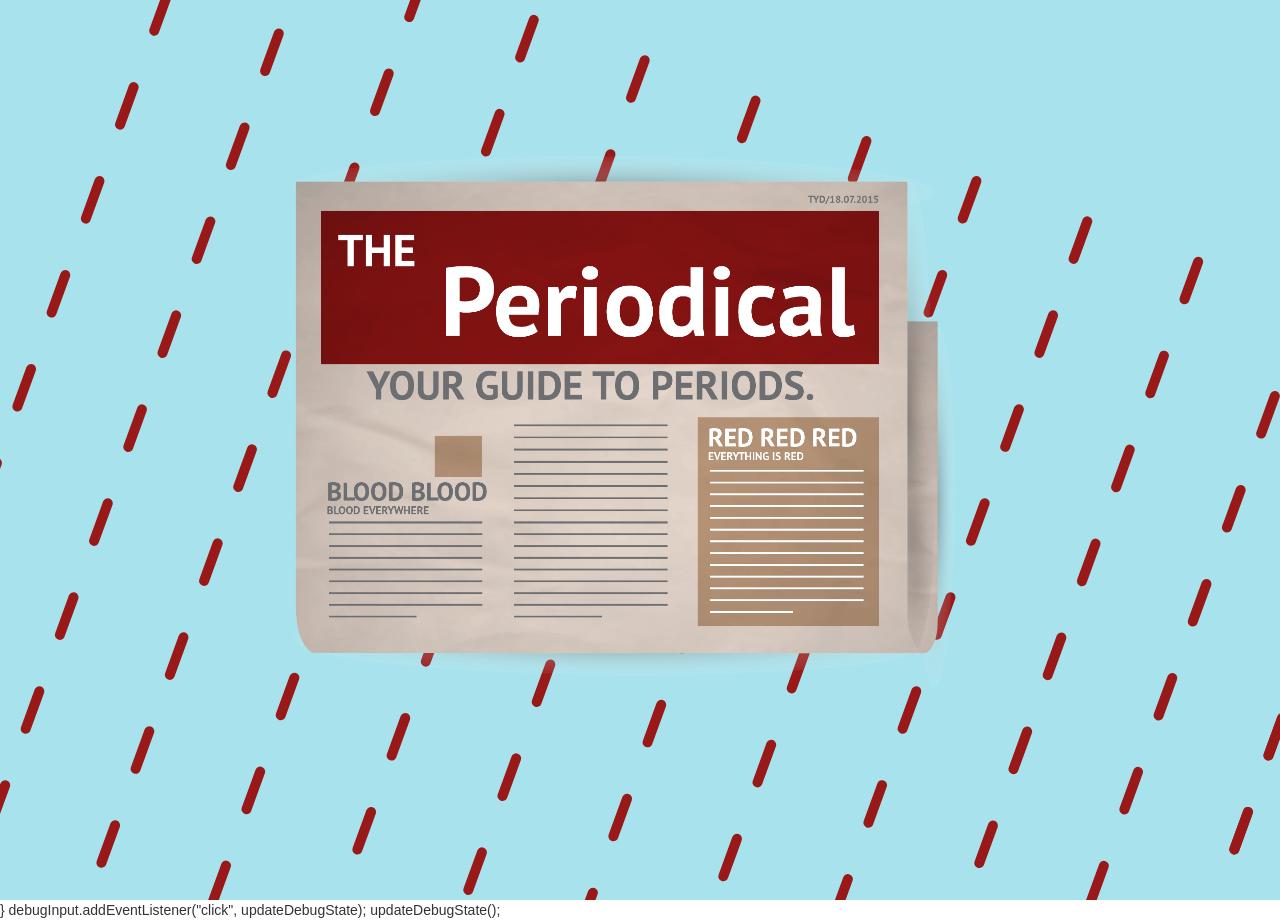
==== commit 5b10be79: "Merge 73cac4d862bb6fa151d86d3a46320c73c5d4a211 into fdb6dd3207b2550f459b3f4833042d846fa1c282" ====
--- a/index.html
+++ b/index.html
@@ -11,7 +11,10 @@
     <script src="https://cdnjs.cloudflare.com/ajax/libs/d3/3.5.5/d3.min.js"></script>
     <link rel ="stylesheet" type "text/css" href="css/style.css">
     <script src="js/scripts.js"></script>
-  </head>
+		
+		<link rel="stylesheet" href="https://maxcdn.bootstrapcdn.com/bootstrap/3.3.5/css/bootstrap.min.css">
+		<script src="https://maxcdn.bootstrapcdn.com/bootstrap/3.3.5/js/bootstrap.min.js"></script>
+	</head>
 
   <body>
     <div class="parallax">
@@ -25,7 +28,7 @@
             <div id='explanation'>
               <!-- Below put the image of the newspaper -->
               <div>
-                <img class="newspaper" width="800" height="800" src="img/newspaper.png"/>
+                <img class="newspaper" src="img/newspaper.png"/>
               </div>
               <!-- End the newspaper -->
             </div>
--- a/css/style.css
+++ b/css/style.css
@@ -1,69 +1,222 @@
-
-
-      /* assets 
-      --------------------------------------------- */
-      
-      img.wave {
-        width: 100%;
-        height: auto;
-        padding-top: 30px;
-      }
-
-      /* add-ons 
-      --------------------------------------------- */
-      div.red-wave {
-        background-color: #991818;
-        height: 100%;
-        margin-top: -1em;
-      }
-
-      #reached-top .reached-top {
-        position: fixed;
-        top: 0;
-      }
-      .all-pages {
-         text-align: center;
-         position: absolute;
-         left: 50%;
-         top: 50%;
-         -webkit-transform: translate(-50%, -50%);
-         transform: translate(-50%, -50%);
-       }
-
-      .newspaper {
-        margin-top: 100px;
-      }      
-
-      ellipse {
-        fill: #fff;
-      }      
-
-      path {
-        fill: none;
-        stroke: #fff;
-        stroke-linecap: round;
-      }      
-
-      .mid {
-        stroke-width: 12px;
-      }      
-
-      .tail {
-        stroke-width: 2px;
-      }      
-
-           /* assets 
-            --------------------------------------------- */      
-      img.wave {
-        width: 100%;
-        height: auto;
-        padding-top: 30px;
-      }      
-
-     /* add-ons 
-      --------------------------------------------- */
-      div.red-wave {
-        background-color: #991818;
-        height: 100%;
-        margin-top: -1em;
-      }
+@import url(http://fonts.googleapis.com/css?family=Francois+One);
+:after,
+:before {
+  content: '';
+  position: absolute;
+  display: inline-block;
+  }
+  body {
+    background-color: #6d2539;
+    }
+    #container {
+      width: 960px;
+      height: 450px;
+      position: absolute;
+      left: 90px;
+      top: 0;
+      right: 0;
+      bottom: 0;
+      margin: auto;
+      margin-top: 20px;
+      overflow: hidden;
+}
+    #container a {
+      width: 100%;
+      height: 100%;
+      display: block;
+      position: absolute;
+      z-index: 100;
+ }
+    #container a:hover #mercury {
+      -webkit-transform: rotate(30deg);
+      -moz-transform: rotate(30deg);
+      -o-transform: rotate(30deg);
+      -ms-transform: rotate(30deg);
+      transform: rotate(30deg);
+ }
+   #mercury {
+      float: left;
+      width: 300px;
+      height: 300px;
+      border-radius: 50%;
+      border: 30px solid #ea1e59;
+     -webkit-transform: rotate(35deg);
+      -moz-transform: rotate(35deg);
+      -o-transform: rotate(35deg);
+      -ms-transform: rotate(35deg);
+      transform: rotate(35deg);
+ }
+     #mercury:after, #mercury:before {
+       background-color: #ea1e59;
+}
+     #mercury:after {
+        width: 120px;
+        height: 30px;
+        top: calc(135px);
+        left: 300px;
+}
+     #mercury:before {
+        height: 90px;
+        width: 30px;
+        top: calc(105px);
+        left: 360px;
+}
+     #iwd_text {
+        font-family: 'Francois One', sans-serif;
+        line-height: 82px;
+        width: 500px;
+        height: 360px;
+        float: left;
+        color: white;
+        font-size: 72px;
+        margin-left: 80px;
+        padding-top: 10px;
+}
+
+@media (max-width: 768px) {
+	img.newspaper {
+		width: 150px;
+		height: 150px
+	}
+}
+
+@media (min-width: 768px) {
+	img.newspaper {
+		width: 800px;
+		height: 800px;
+	}
+}
+
+h1, h2 {
+      font-family: 'Oswald', 'sans-serif';
+}
+a {
+  text-decoration: none;
+  color: #991818;
+}
+p {
+  font-size: 50%;
+}
+
+body {
+  font-family: 'Bitter', 'serif';
+}
+
+h3 {
+  font-size: 70%
+}
+
+img.wave {
+  width: 100%;
+  height: auto;
+  padding-top: 30px;
+}
+footer {
+  text-align: center;
+  position: absolute;
+  width: 600px;
+  margin: auto;
+  margin-top: 80%;
+  margin-right: 26%;
+  margin-left: 26%;
+  float: center;
+}
+/* add-ons 
+--------------------------------------------- */
+div.red-wave {
+  background-color: #991818;
+  height: 100%;
+  margin-top: -1em;
+}
+
+#reached-top .reached-top {
+  position: fixed;
+  top: 0;
+}
+.all-pages {
+  font-size: 25px;
+  text-align: center;
+  position: absolute;
+  left: 50%;
+  top: 50%;
+  -webkit-transform: translate(-50%, -50%);
+  transform: translate(-50%, -50%);
+}
+.newspaper {
+  margin-top: 100px;
+}
+
+ellipse {
+  fill: #991818;
+}
+
+path {
+  fill: none;
+  stroke: #991818;
+  stroke-linecap: round;
+}
+
+.mid {
+  stroke-width: 12px;
+}
+
+.tail {
+  stroke-width: 2px;
+}
+
+.black {
+  background: #000000;
+}
+#page1 {
+  background: rgb(168, 227, 237);
+}
+
+#page3 {
+  background: #000000;
+  margin-bottom: -7em;
+  color:white;
+}
+#page4 {
+  background: #F7F7F7;
+}
+.blood-text {
+  padding: 5em 5em;
+  text-align: center;
+  color: white;
+}
+#page5 {
+  background-color: black;
+  color: white;
+}
+#page6 {
+  background: rgb(168, 227, 237);
+}
+#page7 {
+  background-color: black;
+  color: white;
+}
+.white {
+  color: white;
+}
+.pads {
+  float: left;
+  width: 500px;
+  height: auto;
+  position: relative;
+  margin: -20em 0em 0em -26em;
+}
+.pantyliners {
+  float: right;
+  width: 500px;
+  height: auto;
+  position: relative;
+  margin: 0em -26em -20em 0em;
+}
+
+.cup {
+  display: block;
+  position: relative;
+  top: 350px;
+  left: 38%;
+  right: 38%;
+}
